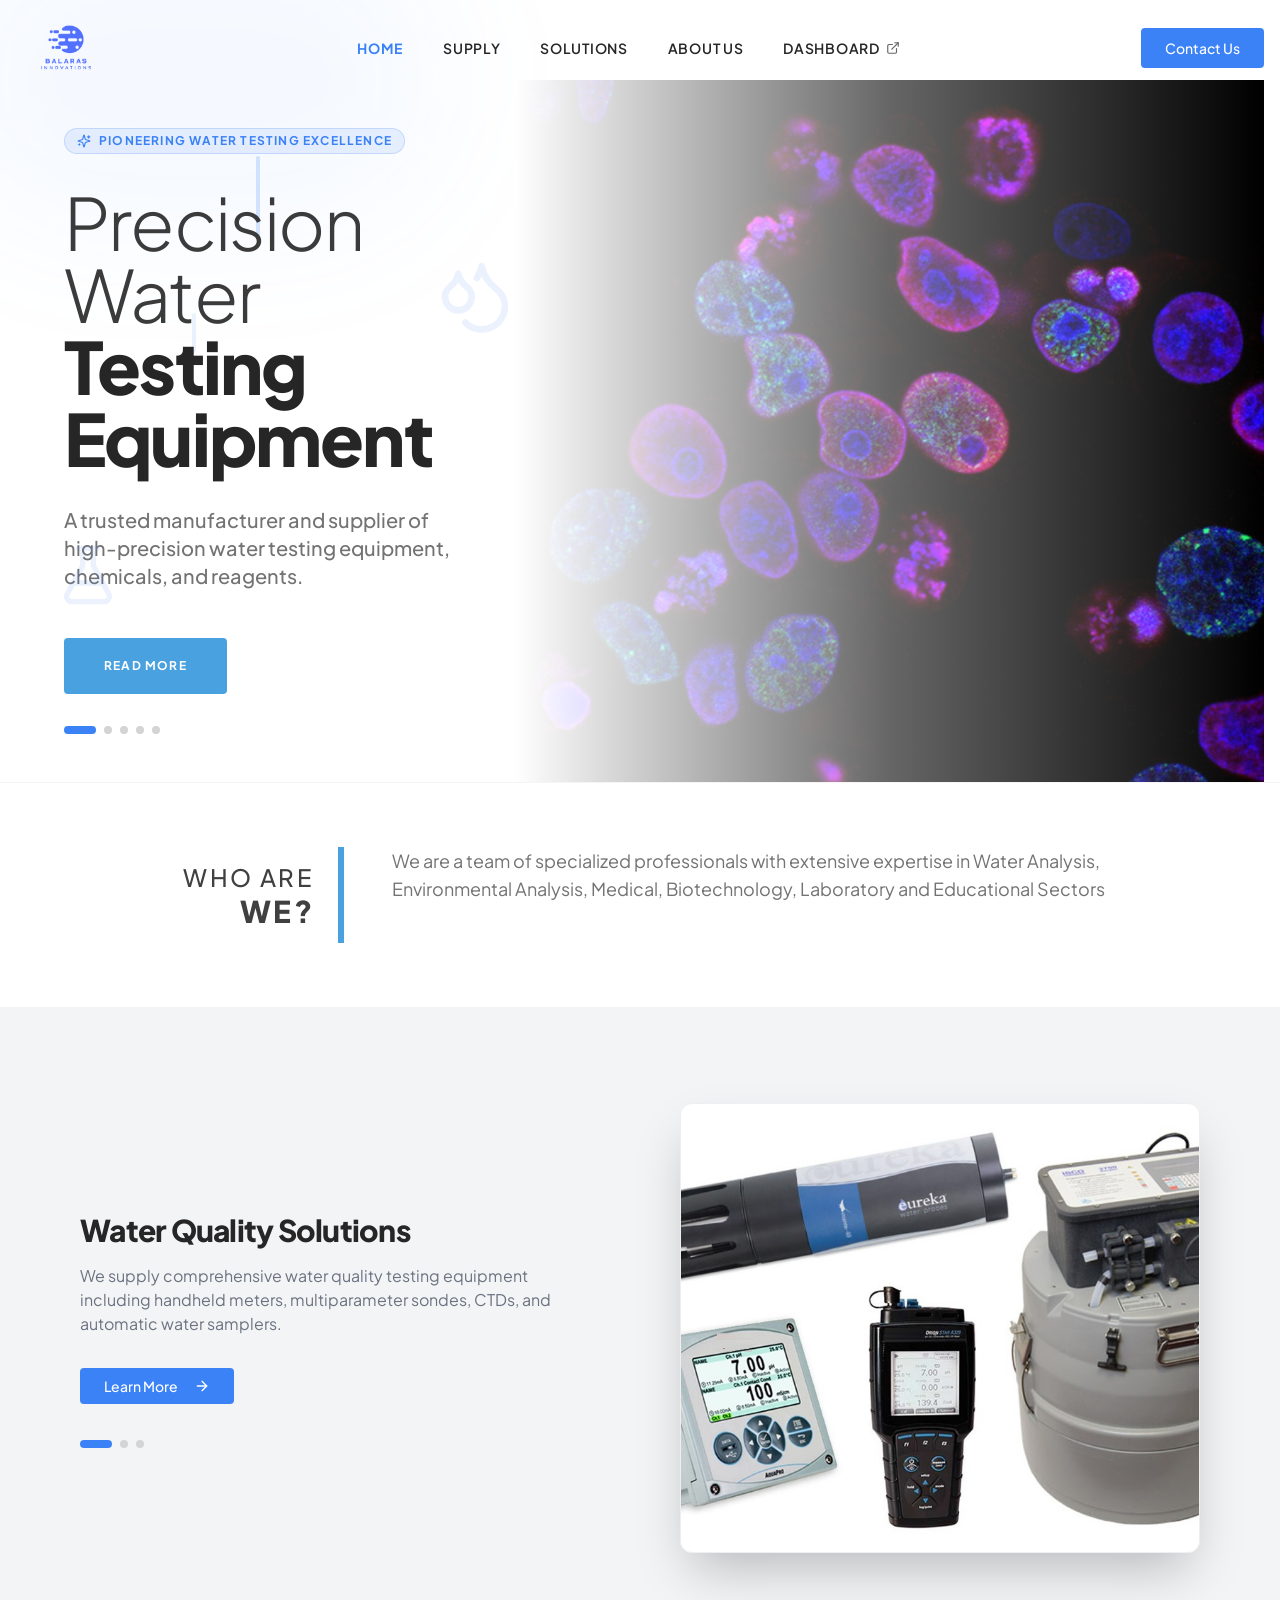
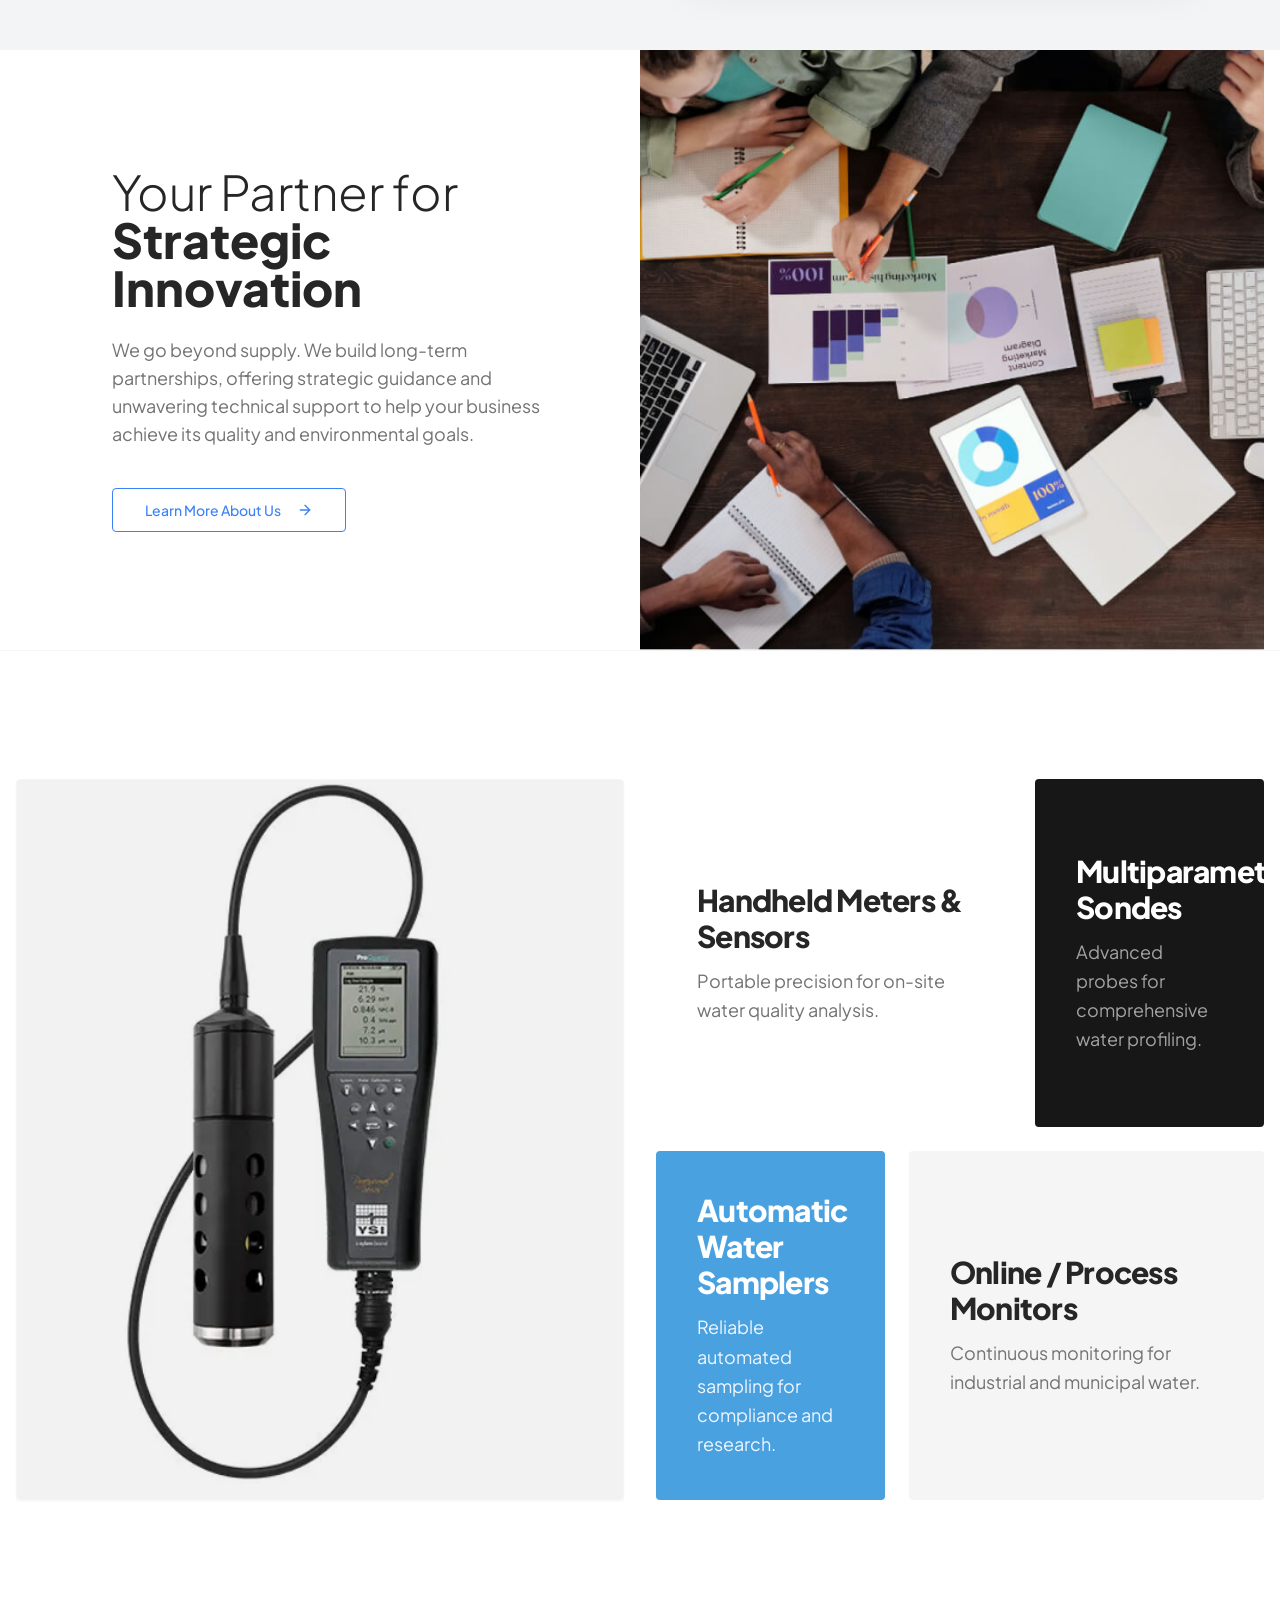
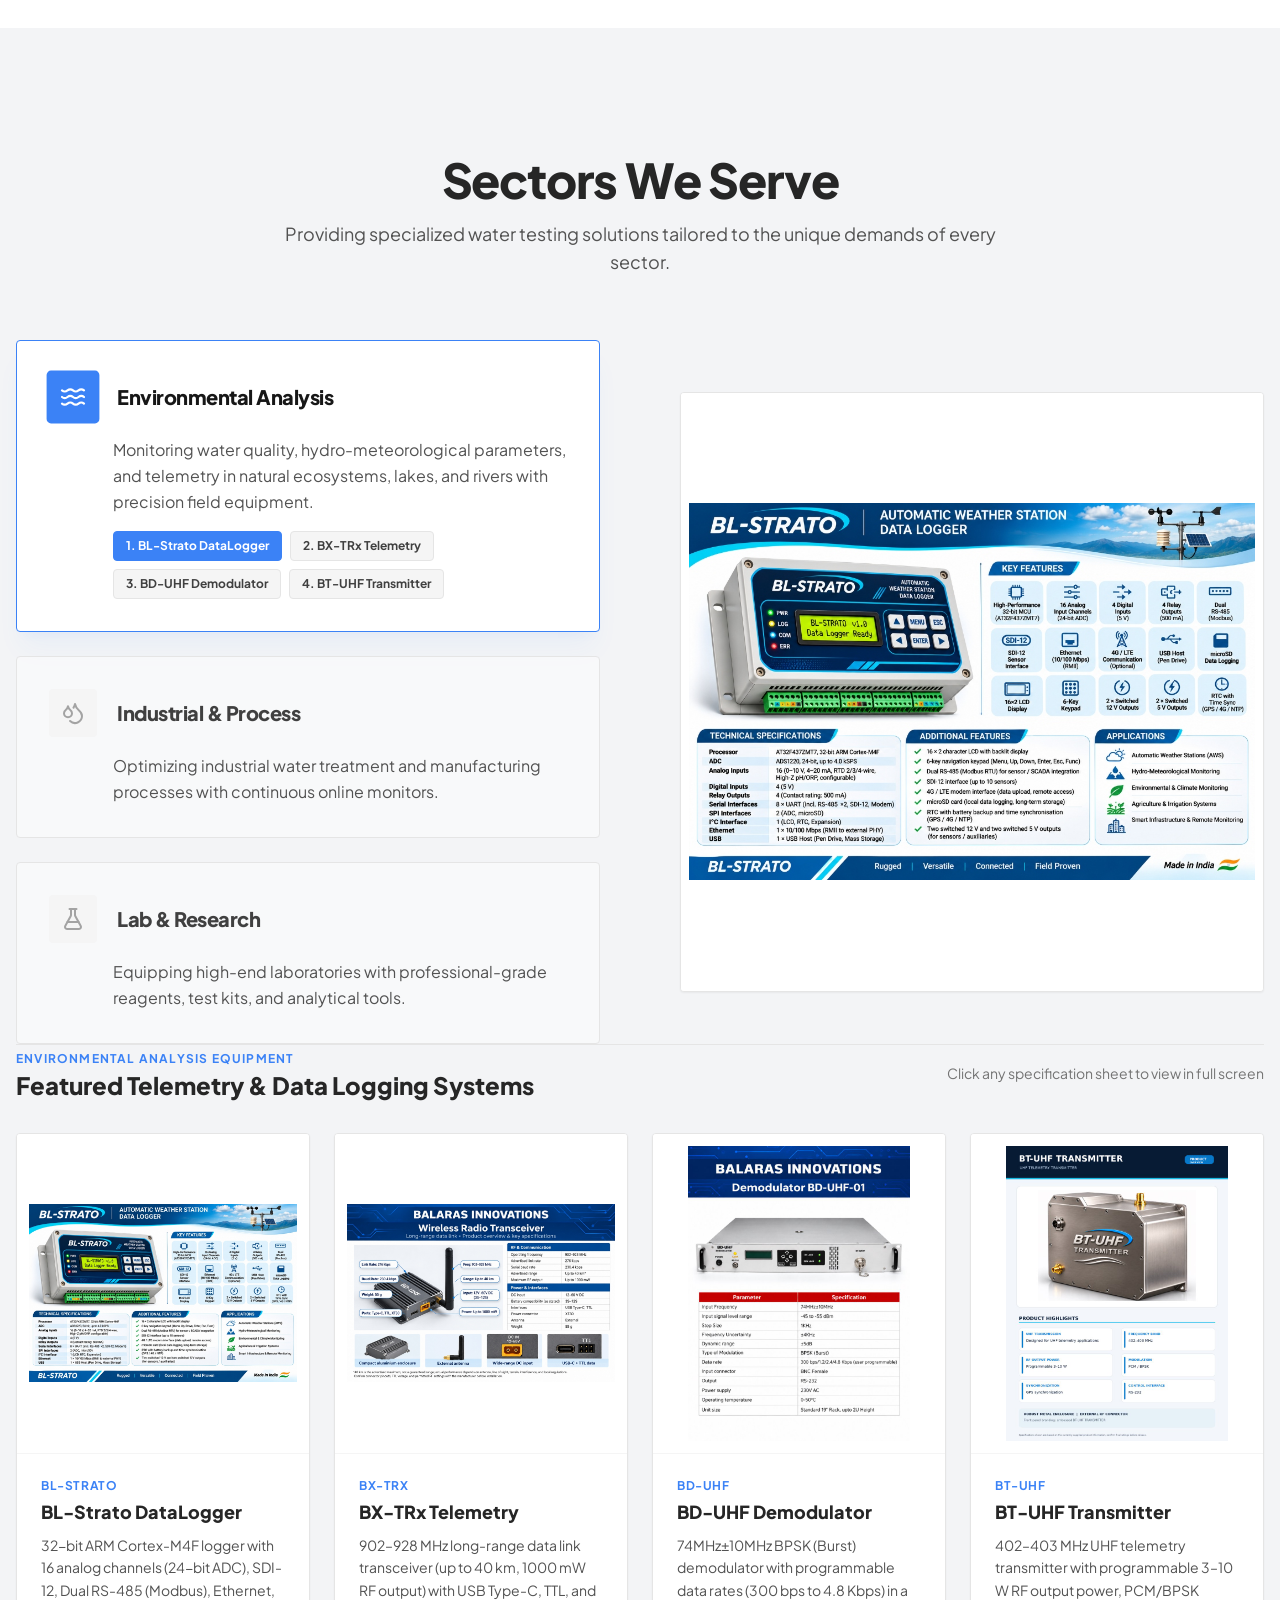
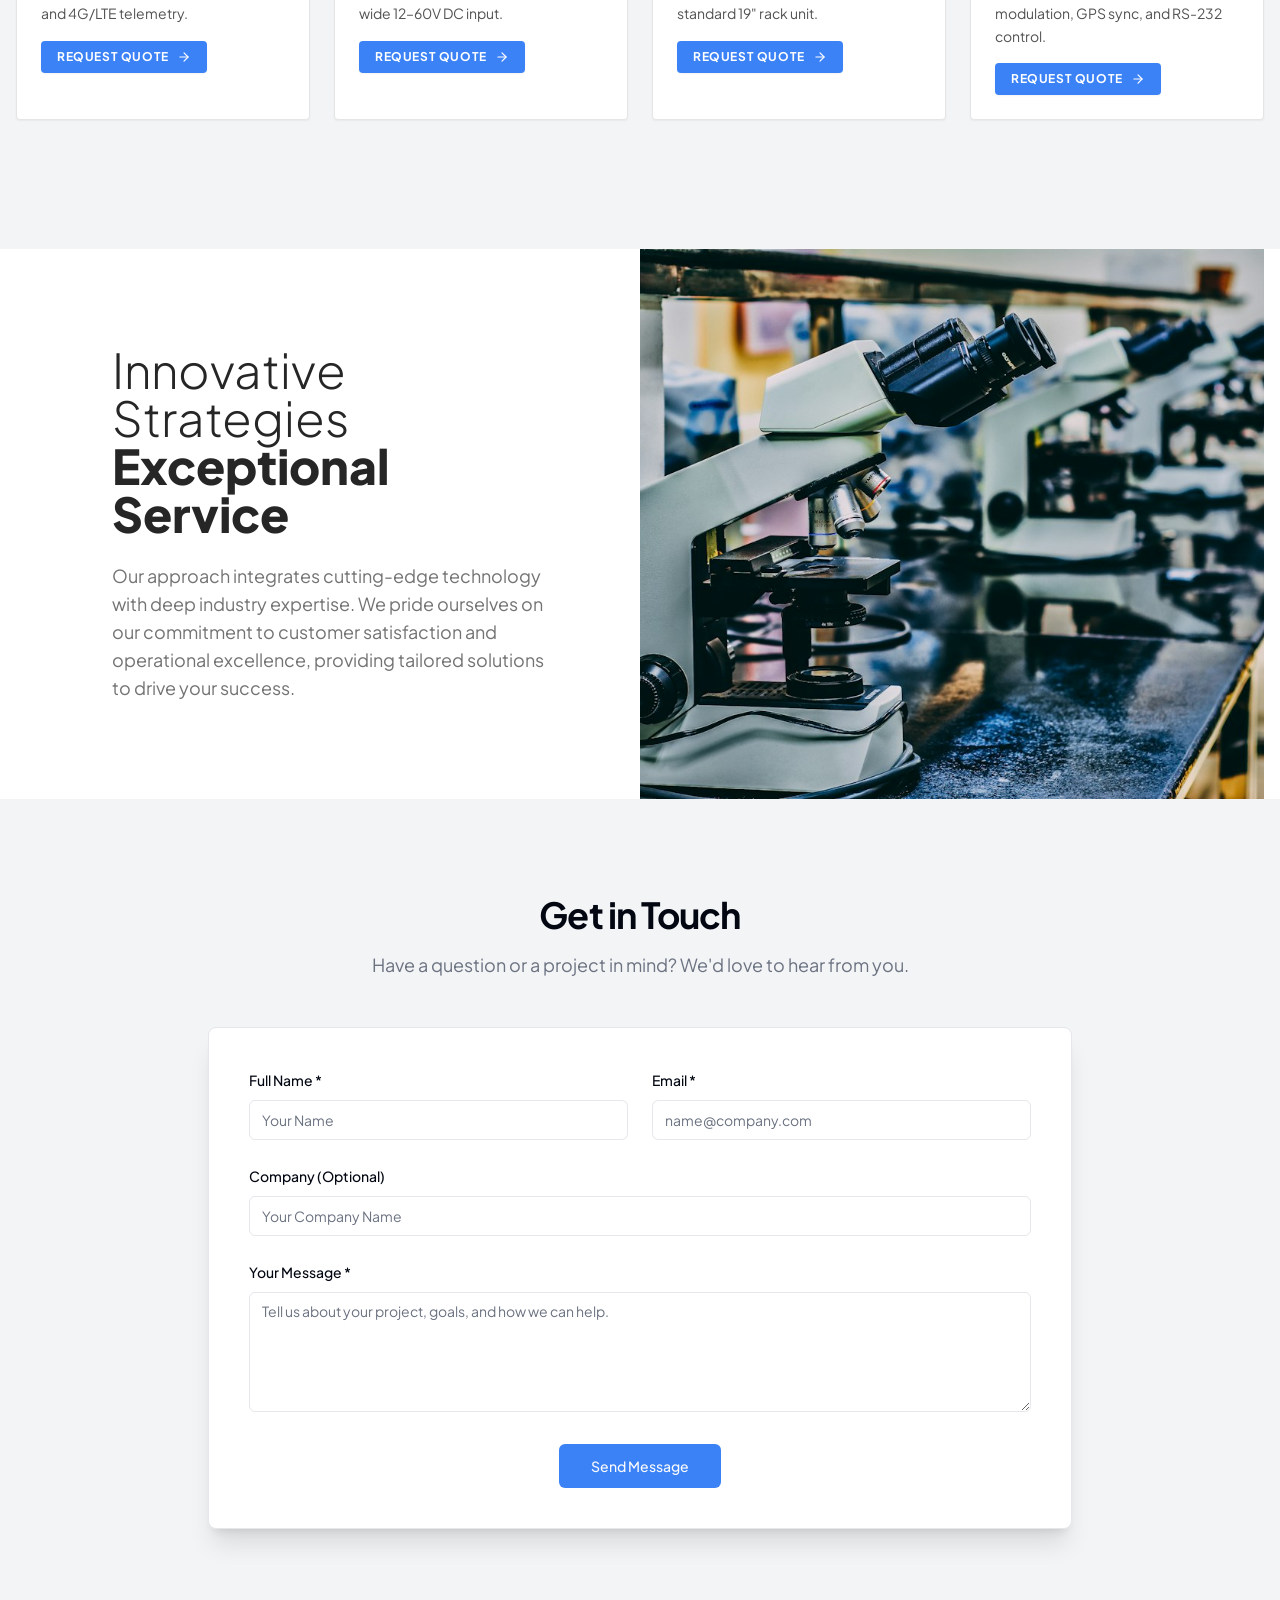
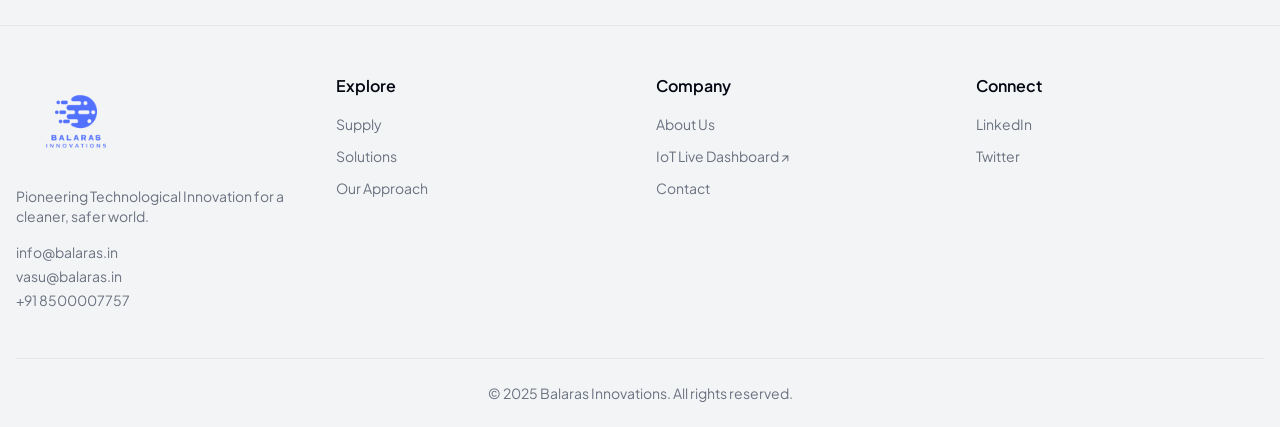
==== index.html @ f2f2abf8 "Add Temperature, Humidity, and Pressure sensors with live sparkline graphs to hero dashboard slide" ====
<!DOCTYPE html><!--MFM_m6q2CmvKFlhdtwxjk--><html lang="en" class="scroll-smooth"><head><meta charSet="utf-8"/><meta name="viewport" content="width=device-width, initial-scale=1"/><link rel="stylesheet" href="styles.css"/><style>
@media (min-width: 1024px) {
  .hero-col-left { width: 40% !important; flex: 0 0 40% !important; max-width: 40% !important; }
  .hero-col-right { width: 60% !important; flex: 0 0 60% !important; max-width: 60% !important; }
}

/* Mobile Responsiveness Improvements */
@media (max-width: 1023px) {
  /* Prevent huge headings that overflow mobile viewports */
  h1 { font-size: 2.25rem !important; line-height: 1.15 !important; }
  
  /* Hero section padding and height */
  .hero-col-left { padding: 1.5rem !important; }
  .hero-col-right { height: 320px !important; min-height: 280px !important; }
  
  /* Make all brochure images fit properly within mobile bounds */
  #hero-env-subslider img, #env-sub-carousel img {
    object-fit: contain !important;
    padding: 0.5rem !important;
  }
  
  /* Ensure header elements fit mobile screens */
  header .container { height: 4.5rem !important; padding-left: 1rem !important; padding-right: 1rem !important; }
  header img { height: 2.75rem !important; width: auto !important; }
}

@media (max-width: 640px) {
  h1 { font-size: 1.85rem !important; }
  .hero-col-right { height: 280px !important; }
  
  /* Prevent horizontal page scrolling on small phones */
  html, body {
    overflow-x: hidden !important;
    position: relative;
    width: 100%;
  }
  
  /* Sector buttons wrap neatly on mobile */
  .env-slide-btn {
    font-size: 0.7rem !important;
    padding: 0.35rem 0.6rem !important;
  }
}

#mobile-drawer.translate-x-full { transform: translateX(100%) !important; }
#mobile-drawer.translate-x-0 { transform: translateX(0) !important; }
#mobile-drawer-backdrop { pointer-events: auto; }
#mobile-drawer-backdrop.hidden { display: none !important; }

  /* Mobile Drawer Positioning & Visibility */
  #mobile-drawer {
    transform: translateX(100%) !important;
  }
  #mobile-drawer.translate-x-0 {
    transform: translateX(0) !important;
  }
  #mobile-drawer.translate-x-full {
    transform: translateX(100%) !important;
  }
  #mobile-drawer-backdrop {
    pointer-events: auto;
  }
  #mobile-drawer-backdrop.hidden {
    display: none !important;
  }
  @media (min-width: 768px) {
    #mobile-drawer, #mobile-drawer-backdrop {
      display: none !important;
    }
  }

</style><link rel="preconnect" href="https://fonts.googleapis.com"/><link rel="preconnect" href="https://fonts.gstatic.com" crossorigin=""/><title>Balaras Innovations | Water Testing Solutions</title><meta name="description" content="Manufacturer and supplier of high-quality water testing equipment, test kits, and reagents."/><link rel="icon" href="assets/favicon.ico" type="image/x-icon" sizes="16x16"/><link href="https://fonts.googleapis.com/css2?family=Plus+Jakarta+Sans:wght@200..800&amp;display=swap" rel="stylesheet"/>
<style id="nav-click-fix">
  header {
    z-index: 9999 !important;
    pointer-events: auto !important;
  }
  header nav {
    pointer-events: auto !important;
    z-index: 10000 !important;
  }
  header nav a {
    pointer-events: auto !important;
    cursor: pointer !important;
    position: relative !important;
    z-index: 10001 !important;
    display: inline-flex !important;
    align-items: center !important;
  }
  /* Ensure hero overlays or background blurs never intercept clicks */
  section.relative .absolute {
    pointer-events: none !important;
  }
  /* Allow interactive elements inside hero (buttons, dots) to remain clickable */
  section.relative button,
  section.relative a,
  section.relative input,
  section.relative select,
  section.relative textarea {
    pointer-events: auto !important;
  }
</style>
</head><body class="font-body antialiased" data-page="home"><div hidden=""><!--$--><!--/$--></div><div class="flex min-h-screen flex-col bg-background text-foreground"><header class="fixed top-0 z-50 w-full transition-all duration-300 bg-transparent translate-y-0" style="z-index: 9999 !important; pointer-events: auto !important;"><div class="container flex h-24 items-center justify-between max-w-screen-2xl px-4"><a class="flex items-center gap-2 group" href="index.html"><img alt="Balaras Technologies Logo" width="420" height="100" decoding="async" data-nimg="1" class="h-20 w-auto object-contain" style="color:transparent" src="assets/logo1.png"/></a><nav class="hidden md:flex items-center gap-10 text-sm font-semibold uppercase tracking-wider"><a class="transition-colors duration-200 text-primary font-bold" href="index.html">Home</a><a class="transition-colors duration-200 text-neutral-800 hover:text-primary" href="supply.html">Supply</a><a class="transition-colors duration-200 text-neutral-800 hover:text-primary" href="solutions.html">Solutions</a><a class="transition-colors duration-200 text-neutral-800 hover:text-primary" href="about.html">About Us</a>
<a class="transition-colors duration-200 text-neutral-800 hover:text-primary flex items-center gap-1.5" href="https://balaras-iot-dashboard.onrender.com/dashboard/" target="_blank" rel="noopener noreferrer">Dashboard <svg xmlns="http://www.w3.org/2000/svg" width="14" height="14" viewBox="0 0 24 24" fill="none" stroke="currentColor" stroke-width="2" stroke-linecap="round" stroke-linejoin="round" class="opacity-70"><path d="M18 13v6a2 2 0 0 1-2 2H5a2 2 0 0 1-2-2V8a2 2 0 0 1 2-2h6"></path><polyline points="15 3 21 3 21 9"></polyline><line x1="10" y1="14" x2="21" y2="3"></line></svg></a></nav><div class="flex items-center gap-4"><a class="items-center justify-center gap-2 whitespace-nowrap text-sm font-medium ring-offset-background transition-colors focus-visible:outline-none focus-visible:ring-2 focus-visible:ring-ring focus-visible:ring-offset-2 disabled:pointer-events-none disabled:opacity-50 [&amp;_svg]:pointer-events-none [&amp;_svg]:size-4 [&amp;_svg]:shrink-0 h-10 py-2 hidden md:flex bg-primary hover:bg-primary/90 text-white rounded-sm px-6" href="#consultation">Contact Us</a><div class="md:hidden"><button id="mobile-menu-toggle-btn" class="inline-flex items-center justify-center gap-2 whitespace-nowrap rounded-md text-sm font-medium ring-offset-background transition-colors focus-visible:outline-none focus-visible:ring-2 focus-visible:ring-ring focus-visible:ring-offset-2 disabled:pointer-events-none disabled:opacity-50 [&amp;_svg]:pointer-events-none [&amp;_svg]:size-4 [&amp;_svg]:shrink-0 hover:bg-accent hover:text-accent-foreground h-10 w-10 text-neutral-800" type="button" aria-haspopup="dialog" aria-expanded="false" aria-controls="radix-_R_1ddb_" data-state="closed"><svg xmlns="http://www.w3.org/2000/svg" width="24" height="24" viewBox="0 0 24 24" fill="none" stroke="currentColor" stroke-width="2" stroke-linecap="round" stroke-linejoin="round" class="lucide lucide-menu h-6 w-6"><line x1="4" x2="20" y1="12" y2="12"></line><line x1="4" x2="20" y1="6" y2="6"></line><line x1="4" x2="20" y1="18" y2="18"></line></svg><span class="sr-only">Toggle Menu</span></button></div></div></div></header><main class="flex-1"><section class="relative w-full bg-white pt-20 overflow-hidden"><div class="absolute top-0 left-0 w-full h-full overflow-hidden pointer-events-none"><div class="absolute top-[-10%] left-[-5%] w-[40%] h-[40%] bg-primary/5 rounded-full blur-3xl"></div><div class="absolute bottom-[10%] right-[10%] w-[30%] h-[30%] bg-accent/30 rounded-full blur-3xl opacity-50"></div><div class="absolute top-[20%] left-[20%] w-1 h-20 bg-primary/20 rounded-full hidden lg:block"></div><div class="absolute top-[40%] left-[15%] w-1 h-10 bg-primary/10 rounded-full hidden lg:block"></div></div><div class="container mx-auto max-w-screen-2xl px-0 lg:px-4 relative"><div class="flex flex-col lg:flex-row items-stretch min-h-[500px] lg:min-h-[700px]"><div class="hero-col-left flex flex-col justify-center p-8 lg:p-12 xl:p-16 z-10 relative w-full"><div class="relative"><div data-hero-text="0" class="transition-all duration-700 ease-in-out opacity-100 translate-y-0 pointer-events-auto"><div class="inline-flex items-center gap-2 px-3 py-1 mb-8 bg-primary/10 border border-primary/20 rounded-full w-fit"><svg xmlns="http://www.w3.org/2000/svg" width="24" height="24" viewBox="0 0 24 24" fill="none" stroke="currentColor" stroke-width="2" stroke-linecap="round" stroke-linejoin="round" class="lucide lucide-sparkles h-3.5 w-3.5 text-primary"><path d="M9.937 15.5A2 2 0 0 0 8.5 14.063l-6.135-1.582a.5.5 0 0 1 0-.962L8.5 9.936A2 2 0 0 0 9.937 8.5l1.582-6.135a.5.5 0 0 1 .963 0L14.063 8.5A2 2 0 0 0 15.5 9.937l6.135 1.581a.5.5 0 0 1 0 .964L15.5 14.063a2 2 0 0 0-1.437 1.437l-1.582 6.135a.5.5 0 0 1-.963 0z"></path><path d="M20 3v4"></path><path d="M22 5h-4"></path><path d="M4 17v2"></path><path d="M5 18H3"></path></svg><span class="text-[10px] sm:text-xs font-bold uppercase tracking-widest text-primary">Pioneering Water Testing Excellence</span></div><h1 class="text-4xl md:text-5xl lg:text-7xl text-neutral-800 leading-[1.1] tracking-tight"><span class="font-light block opacity-90">Precision Water</span><span class="font-extrabold block text-primary lg:text-neutral-800">Testing Equipment</span></h1><p class="mt-8 text-neutral-500 text-lg md:text-xl max-w-lg leading-relaxed font-medium">A trusted manufacturer and supplier of high-precision water testing equipment, chemicals, and reagents.</p><div class="mt-12 flex flex-wrap gap-4"><a class="inline-flex items-center justify-center gap-2 whitespace-nowrap ring-offset-background focus-visible:outline-none focus-visible:ring-2 focus-visible:ring-ring focus-visible:ring-offset-2 disabled:pointer-events-none disabled:opacity-50 [&amp;_svg]:pointer-events-none [&amp;_svg]:size-4 [&amp;_svg]:shrink-0 bg-[#4aa1e0] hover:bg-[#3d8bc4] text-white rounded-sm px-10 h-14 uppercase tracking-widest font-bold text-xs transition-all hover:shadow-xl hover:-translate-y-1" href="#services">Read More</a></div></div><div data-hero-text="1" class="transition-all duration-700 ease-in-out opacity-0 translate-y-4 absolute top-0 left-0 w-full pointer-events-none"><div class="inline-flex items-center gap-2 px-3 py-1 mb-8 bg-primary/10 border border-primary/20 rounded-full w-fit"><svg xmlns="http://www.w3.org/2000/svg" width="24" height="24" viewBox="0 0 24 24" fill="none" stroke="currentColor" stroke-width="2" stroke-linecap="round" stroke-linejoin="round" class="lucide lucide-sparkles h-3.5 w-3.5 text-primary"><path d="M9.937 15.5A2 2 0 0 0 8.5 14.063l-6.135-1.582a.5.5 0 0 1 0-.962L8.5 9.936A2 2 0 0 0 9.937 8.5l1.582-6.135a.5.5 0 0 1 .963 0L14.063 8.5A2 2 0 0 0 15.5 9.937l6.135 1.581a.5.5 0 0 1 0 .964L15.5 14.063a2 2 0 0 0-1.437 1.437l-1.582 6.135a.5.5 0 0 1-.963 0z"></path><path d="M20 3v4"></path><path d="M22 5h-4"></path><path d="M4 17v2"></path><path d="M5 18H3"></path></svg><span class="text-[10px] sm:text-xs font-bold uppercase tracking-widest text-primary">Pioneering Environmental Excellence</span></div><h1 class="text-4xl md:text-5xl lg:text-7xl text-neutral-800 leading-[1.1] tracking-tight"><span class="font-light block opacity-90">Environmental</span><span class="font-extrabold block text-primary lg:text-neutral-800">Analysis Equipment</span></h1><p class="mt-8 text-neutral-500 text-lg md:text-xl max-w-lg leading-relaxed font-medium">Advanced automatic weather station data loggers, UHF telemetry transmitters, transceivers, and demodulators for precision field monitoring.</p><div class="mt-12 flex flex-wrap gap-4"><a class="inline-flex items-center justify-center gap-2 whitespace-nowrap ring-offset-background focus-visible:outline-none focus-visible:ring-2 focus-visible:ring-ring focus-visible:ring-offset-2 disabled:pointer-events-none disabled:opacity-50 [&amp;_svg]:pointer-events-none [&amp;_svg]:size-4 [&amp;_svg]:shrink-0 bg-[#4aa1e0] hover:bg-[#3d8bc4] text-white rounded-sm px-10 h-14 uppercase tracking-widest font-bold text-xs transition-all hover:shadow-xl hover:-translate-y-1" href="#solutions">Read More</a></div></div><div data-hero-text="2" class="transition-all duration-700 ease-in-out opacity-0 translate-y-4 absolute top-0 left-0 w-full pointer-events-none"><div class="inline-flex items-center gap-2 px-3 py-1 mb-8 bg-primary/10 border border-primary/20 rounded-full w-fit"><svg xmlns="http://www.w3.org/2000/svg" width="24" height="24" viewBox="0 0 24 24" fill="none" stroke="currentColor" stroke-width="2" stroke-linecap="round" stroke-linejoin="round" class="lucide lucide-sparkles h-3.5 w-3.5 text-primary"><path d="M9.937 15.5A2 2 0 0 0 8.5 14.063l-6.135-1.582a.5.5 0 0 1 0-.962L8.5 9.936A2 2 0 0 0 9.937 8.5l1.582-6.135a.5.5 0 0 1 .963 0L14.063 8.5A2 2 0 0 0 15.5 9.937l6.135 1.581a.5.5 0 0 1 0 .964L15.5 14.063a2 2 0 0 0-1.437 1.437l-1.582 6.135a.5.5 0 0 1-.963 0z"></path><path d="M20 3v4"></path><path d="M22 5h-4"></path><path d="M4 17v2"></path><path d="M5 18H3"></path></svg><span class="text-[10px] sm:text-xs font-bold uppercase tracking-widest text-primary">Advanced Research &amp; Science</span></div><h1 class="text-4xl md:text-5xl lg:text-7xl text-neutral-800 leading-[1.1] tracking-tight"><span class="font-light block opacity-90">Lab &amp; Research</span><span class="font-extrabold block text-primary lg:text-neutral-800">Analytical Solutions</span></h1><p class="mt-8 text-neutral-500 text-lg md:text-xl max-w-lg leading-relaxed font-medium">Equipping high-end research laboratories with precision glassware, reagents, analytical test kits, and specialized instruments.</p><div class="mt-12 flex flex-wrap gap-4"><a class="inline-flex items-center justify-center gap-2 whitespace-nowrap ring-offset-background focus-visible:outline-none focus-visible:ring-2 focus-visible:ring-ring focus-visible:ring-offset-2 disabled:pointer-events-none disabled:opacity-50 [&amp;_svg]:pointer-events-none [&amp;_svg]:size-4 [&amp;_svg]:shrink-0 bg-[#4aa1e0] hover:bg-[#3d8bc4] text-white rounded-sm px-10 h-14 uppercase tracking-widest font-bold text-xs transition-all hover:shadow-xl hover:-translate-y-1" href="#solutions">Read More</a></div></div><div data-hero-text="3" class="transition-all duration-700 ease-in-out opacity-0 translate-y-4 absolute top-0 left-0 w-full pointer-events-none"><div class="inline-flex items-center gap-2 px-3 py-1 mb-8 bg-primary/10 border border-primary/20 rounded-full w-fit"><svg xmlns="http://www.w3.org/2000/svg" width="24" height="24" viewBox="0 0 24 24" fill="none" stroke="currentColor" stroke-width="2" stroke-linecap="round" stroke-linejoin="round" class="lucide lucide-sparkles h-3.5 w-3.5 text-primary"><path d="M9.937 15.5A2 2 0 0 0 8.5 14.063l-6.135-1.582a.5.5 0 0 1 0-.962L8.5 9.936A2 2 0 0 0 9.937 8.5l1.582-6.135a.5.5 0 0 1 .963 0L14.063 8.5A2 2 0 0 0 15.5 9.937l6.135 1.581a.5.5 0 0 1 0 .964L15.5 14.063a2 2 0 0 0-1.437 1.437l-1.582 6.135a.5.5 0 0 1-.963 0z"></path><path d="M20 3v4"></path><path d="M22 5h-4"></path><path d="M4 17v2"></path><path d="M5 18H3"></path></svg><span class="text-[10px] sm:text-xs font-bold uppercase tracking-widest text-primary">Industrial Automation &amp; Process</span></div><h1 class="text-4xl md:text-5xl lg:text-7xl text-neutral-800 leading-[1.1] tracking-tight"><span class="font-light block opacity-90">Industrial &amp; Process</span><span class="font-extrabold block text-primary lg:text-neutral-800">Monitoring Systems</span></h1><p class="mt-8 text-neutral-500 text-lg md:text-xl max-w-lg leading-relaxed font-medium">Optimizing industrial water treatment, manufacturing workflows, and compliance with continuous online process monitors.</p><div class="mt-12 flex flex-wrap gap-4"><a class="inline-flex items-center justify-center gap-2 whitespace-nowrap ring-offset-background focus-visible:outline-none focus-visible:ring-2 focus-visible:ring-ring focus-visible:ring-offset-2 disabled:pointer-events-none disabled:opacity-50 [&amp;_svg]:pointer-events-none [&amp;_svg]:size-4 [&amp;_svg]:shrink-0 bg-[#4aa1e0] hover:bg-[#3d8bc4] text-white rounded-sm px-10 h-14 uppercase tracking-widest font-bold text-xs transition-all hover:shadow-xl hover:-translate-y-1" href="#solutions">Read More</a></div></div>
<div data-hero-text="4" class="transition-all duration-700 ease-in-out opacity-0 translate-y-4 absolute top-0 left-0 w-full pointer-events-none">
  <div class="inline-flex items-center gap-2 px-3 py-1 mb-8 bg-primary/10 border border-primary/20 rounded-full w-fit">
    <svg xmlns="http://www.w3.org/2000/svg" width="24" height="24" viewBox="0 0 24 24" fill="none" stroke="currentColor" stroke-width="2" stroke-linecap="round" stroke-linejoin="round" class="lucide lucide-sparkles h-3.5 w-3.5 text-primary"><path d="M9.937 15.5A2 2 0 0 0 8.5 14.063l-6.135-1.582a.5.5 0 0 1 0-.962L8.5 9.936A2 2 0 0 0 9.937 8.5l1.582-6.135a.5.5 0 0 1 .963 0L14.063 8.5A2 2 0 0 0 15.5 9.937l6.135 1.581a.5.5 0 0 1 0 .964L15.5 14.063a2 2 0 0 0-1.437 1.437l-1.582 6.135a.5.5 0 0 1-.963 0z"></path><path d="M20 3v4"></path><path d="M22 5h-4"></path><path d="M4 17v2"></path><path d="M5 18H3"></path></svg>
    <span class="text-[10px] sm:text-xs font-bold uppercase tracking-widest text-primary">Live IoT Telemetry &amp; Cloud Analytics</span>
  </div>
  <h1 class="text-4xl md:text-5xl lg:text-7xl text-neutral-800 leading-[1.1] tracking-tight">
    <span class="font-light block opacity-90">Real-Time Cloud</span>
    <span class="font-extrabold block text-primary lg:text-neutral-800">IoT Dashboard</span>
  </h1>
  <p class="mt-8 text-neutral-500 text-lg md:text-xl max-w-lg leading-relaxed font-medium">
    Access online water quality telemetry, automated sensor metrics, real-time alerts, and diagnostic data visualizers 24/7.
  </p>
  <div class="mt-12 flex flex-wrap gap-4">
    <a class="inline-flex items-center justify-center gap-2 whitespace-nowrap ring-offset-background focus-visible:outline-none focus-visible:ring-2 focus-visible:ring-ring focus-visible:ring-offset-2 bg-primary hover:bg-primary/90 text-white rounded-sm px-10 h-14 uppercase tracking-widest font-bold text-xs transition-all hover:shadow-xl hover:-translate-y-1" href="https://balaras-iot-dashboard.onrender.com/dashboard/" target="_blank" rel="noopener noreferrer">
      Open Live Dashboard ↗
    </a>
  </div>
</div>
</div><div class="mt-8 flex space-x-2"><button type="button" data-hero-dot="0" class="h-2 rounded-full transition-all duration-300 w-8 bg-primary" aria-label="Hero slide 1"></button><button type="button" data-hero-dot="1" class="w-2 h-2 rounded-full transition-all duration-300 bg-neutral-300 hover:bg-neutral-400" aria-label="Hero slide 2"></button><button type="button" data-hero-dot="2" class="w-2 h-2 rounded-full transition-all duration-300 bg-neutral-300 hover:bg-neutral-400" aria-label="Hero slide 3"></button><button type="button" data-hero-dot="3" class="w-2 h-2 rounded-full transition-all duration-300 bg-neutral-300 hover:bg-neutral-400" aria-label="Hero slide 4"></button>
<button type="button" data-hero-dot="4" class="w-2 h-2 rounded-full transition-all duration-300 bg-neutral-300 hover:bg-neutral-400" aria-label="Hero slide 5"></button></div><div class="absolute top-1/4 right-0 opacity-10 animate-float-1 hidden xl:block"><svg xmlns="http://www.w3.org/2000/svg" width="24" height="24" viewBox="0 0 24 24" fill="none" stroke="currentColor" stroke-width="2" stroke-linecap="round" stroke-linejoin="round" class="lucide lucide-droplets h-20 w-20 text-primary"><path d="M7 16.3c2.2 0 4-1.83 4-4.05 0-1.16-.57-2.26-1.71-3.19S7.29 6.75 7 5.3c-.29 1.45-1.14 2.84-2.29 3.76S3 11.1 3 12.25c0 2.22 1.8 4.05 4 4.05z"></path><path d="M12.56 6.6A10.97 10.97 0 0 0 14 3.02c.5 2.5 2 4.9 4 6.5s3 3.5 3 5.5a6.98 6.98 0 0 1-11.91 4.97"></path></svg></div><div class="absolute bottom-1/4 left-10 opacity-10 animate-float-2 hidden xl:block"><svg xmlns="http://www.w3.org/2000/svg" width="24" height="24" viewBox="0 0 24 24" fill="none" stroke="currentColor" stroke-width="2" stroke-linecap="round" stroke-linejoin="round" class="lucide lucide-flask-conical h-16 w-16 text-primary"><path d="M14 2v6a2 2 0 0 0 .245.96l5.51 10.08A2 2 0 0 1 18 22H6a2 2 0 0 1-1.755-2.96l5.51-10.08A2 2 0 0 0 10 8V2"></path><path d="M6.453 15h11.094"></path><path d="M8.5 2h7"></path></svg></div></div><div class="hero-col-right relative h-[400px] lg:h-auto overflow-hidden w-full"><div class="relative w-full h-full group"><img data-hero-img="0" alt="Professional laboratory setting with water droplets and beakers, representing high-quality water testing." data-ai-hint="laboratory water" decoding="async" data-nimg="fill" class="object-cover transition-opacity duration-1000 opacity-100 group-hover:scale-105" style="position:absolute;height:100%;width:100%;left:0;top:0;right:0;bottom:0;color:transparent" sizes="100vw" src="assets/hero.jpg"/><div data-hero-img="1" class="absolute inset-0 transition-opacity duration-1000 opacity-0 group-hover:scale-105 bg-white"><div id="hero-env-subslider" class="relative w-full h-full"><img data-hero-env-pic="0" alt="BL-Strato DataLogger Product Specification" class="absolute inset-0 w-full h-full object-contain p-4 transition-opacity duration-700 opacity-100" src="assets/bl-strato-data-logger.jpg"/><img data-hero-env-pic="1" alt="BX-TRx Telemetry Product Specification" class="absolute inset-0 w-full h-full object-contain p-4 transition-opacity duration-700 opacity-0" src="assets/wireless-radio-transceiver.jpg"/><img data-hero-env-pic="2" alt="BD-UHF Demodulator Product Specification" class="absolute inset-0 w-full h-full object-contain p-4 transition-opacity duration-700 opacity-0" src="assets/demodulator-bd-uhf-01.jpg"/><img data-hero-env-pic="3" alt="BT-UHF Transmitter Product Specification" class="absolute inset-0 w-full h-full object-contain p-4 transition-opacity duration-700 opacity-0" src="assets/bt-uhf-transmitter.jpg"/></div><div class="absolute bottom-4 left-1/2 -translate-x-1/2 flex items-center gap-1.5 px-3 py-1 bg-black/50 backdrop-blur-md rounded-full z-20 pointer-events-none"><span class="w-1.5 h-1.5 rounded-full bg-primary" data-hero-env-dot="0"></span><span class="w-1.5 h-1.5 rounded-full bg-white/60" data-hero-env-dot="1"></span><span class="w-1.5 h-1.5 rounded-full bg-white/60" data-hero-env-dot="2"></span><span class="w-1.5 h-1.5 rounded-full bg-white/60" data-hero-env-dot="3"></span></div></div><img data-hero-img="2" alt="Professional water research laboratory with analytical testing equipment." data-ai-hint="water research" decoding="async" data-nimg="fill" class="object-cover transition-opacity duration-1000 opacity-0 group-hover:scale-105" style="position:absolute;height:100%;width:100%;left:0;top:0;right:0;bottom:0;color:transparent" sizes="100vw" src="assets/laboratory-research.jpg"/><img data-hero-img="3" alt="Industrial water monitoring systems in a large-scale manufacturing plant." data-ai-hint="industrial water" decoding="async" data-nimg="fill" class="object-cover transition-opacity duration-1000 opacity-0 group-hover:scale-105" style="position:absolute;height:100%;width:100%;left:0;top:0;right:0;bottom:0;color:transparent" sizes="100vw" src="assets/industrial-water.jpg"/>

<div data-hero-img="4" class="absolute inset-0 transition-opacity duration-1000 opacity-0 group-hover:scale-105 bg-slate-950 flex flex-col items-center justify-center p-3 sm:p-5 text-white pointer-events-auto">
  <div class="w-full h-full max-w-xl mx-auto rounded-xl border border-sky-500/30 bg-slate-900/95 shadow-2xl p-4 sm:p-5 flex flex-col justify-between backdrop-blur-md overflow-hidden">
    
    <!-- Top Status Bar -->
    <div class="flex items-center justify-between border-b border-slate-800 pb-3">
      <div class="flex items-center gap-2.5">
        <span class="flex h-2.5 w-2.5 relative">
          <span class="animate-ping absolute inline-flex h-full w-full rounded-full bg-emerald-400 opacity-75"></span>
          <span class="relative inline-flex rounded-full h-2.5 w-2.5 bg-emerald-500"></span>
        </span>
        <span class="text-xs font-mono font-bold tracking-wider text-sky-400 uppercase">Live IoT Sensor Telemetry</span>
      </div>
      <div class="flex items-center gap-2">
        <span class="text-[10px] font-mono px-2 py-0.5 rounded bg-emerald-950/80 text-emerald-400 border border-emerald-800/60 font-semibold">ONLINE</span>
        <span class="text-[10px] font-mono text-slate-400 hidden sm:inline">Refresh: 1s</span>
      </div>
    </div>
    
    <!-- 6-Sensor Telemetry Grid with Live Sparkline Graphs -->
    <div class="grid grid-cols-2 sm:grid-cols-3 gap-2.5 my-3">
      
      <!-- 1. Temperature Sensor -->
      <div class="p-2.5 bg-slate-800/70 rounded-lg border border-slate-700/60 flex flex-col justify-between hover:border-amber-500/50 transition-colors">
        <div class="flex items-center justify-between text-[11px] text-slate-400">
          <span class="font-medium">Temperature</span>
          <span class="text-[10px] text-amber-400 font-mono">°C</span>
        </div>
        <div class="text-lg font-mono font-bold text-amber-400 my-0.5">26.4 <span class="text-xs font-normal text-slate-400">°C</span></div>
        <svg class="w-full h-7 mt-1 overflow-visible" viewBox="0 0 100 24" preserveAspectRatio="none">
          <defs>
            <linearGradient id="grad-temp" x1="0" y1="0" x2="0" y2="1">
              <stop offset="0%" stop-color="#f59e0b" stop-opacity="0.4"/>
              <stop offset="100%" stop-color="#f59e0b" stop-opacity="0.0"/>
            </linearGradient>
          </defs>
          <path d="M0,18 Q15,10 30,14 T60,8 T85,11 L100,6 L100,24 L0,24 Z" fill="url(#grad-temp)"/>
          <path d="M0,18 Q15,10 30,14 T60,8 T85,11 L100,6" fill="none" stroke="#f59e0b" stroke-width="1.8" stroke-linecap="round"/>
        </svg>
      </div>

      <!-- 2. Humidity Sensor -->
      <div class="p-2.5 bg-slate-800/70 rounded-lg border border-slate-700/60 flex flex-col justify-between hover:border-sky-400/50 transition-colors">
        <div class="flex items-center justify-between text-[11px] text-slate-400">
          <span class="font-medium">Humidity</span>
          <span class="text-[10px] text-sky-400 font-mono">RH</span>
        </div>
        <div class="text-lg font-mono font-bold text-sky-400 my-0.5">62.8 <span class="text-xs font-normal text-slate-400">%</span></div>
        <svg class="w-full h-7 mt-1 overflow-visible" viewBox="0 0 100 24" preserveAspectRatio="none">
          <defs>
            <linearGradient id="grad-hum" x1="0" y1="0" x2="0" y2="1">
              <stop offset="0%" stop-color="#38bdf8" stop-opacity="0.4"/>
              <stop offset="100%" stop-color="#38bdf8" stop-opacity="0.0"/>
            </linearGradient>
          </defs>
          <path d="M0,12 Q20,20 40,11 T70,16 T90,9 L100,10 L100,24 L0,24 Z" fill="url(#grad-hum)"/>
          <path d="M0,12 Q20,20 40,11 T70,16 T90,9 L100,10" fill="none" stroke="#38bdf8" stroke-width="1.8" stroke-linecap="round"/>
        </svg>
      </div>

      <!-- 3. Pressure Sensor -->
      <div class="p-2.5 bg-slate-800/70 rounded-lg border border-slate-700/60 flex flex-col justify-between hover:border-violet-400/50 transition-colors">
        <div class="flex items-center justify-between text-[11px] text-slate-400">
          <span class="font-medium">Pressure</span>
          <span class="text-[10px] text-violet-400 font-mono">Baro</span>
        </div>
        <div class="text-lg font-mono font-bold text-violet-400 my-0.5">1013.2 <span class="text-xs font-normal text-slate-400">hPa</span></div>
        <svg class="w-full h-7 mt-1 overflow-visible" viewBox="0 0 100 24" preserveAspectRatio="none">
          <defs>
            <linearGradient id="grad-press" x1="0" y1="0" x2="0" y2="1">
              <stop offset="0%" stop-color="#a78bfa" stop-opacity="0.4"/>
              <stop offset="100%" stop-color="#a78bfa" stop-opacity="0.0"/>
            </linearGradient>
          </defs>
          <path d="M0,14 Q25,8 50,13 T80,7 L100,9 L100,24 L0,24 Z" fill="url(#grad-press)"/>
          <path d="M0,14 Q25,8 50,13 T80,7 L100,9" fill="none" stroke="#a78bfa" stroke-width="1.8" stroke-linecap="round"/>
        </svg>
      </div>

      <!-- 4. pH Sensor -->
      <div class="p-2.5 bg-slate-800/70 rounded-lg border border-slate-700/60 flex flex-col justify-between hover:border-emerald-400/50 transition-colors">
        <div class="flex items-center justify-between text-[11px] text-slate-400">
          <span class="font-medium">pH Sensor</span>
          <span class="text-[10px] text-emerald-400 font-mono">Water</span>
        </div>
        <div class="text-lg font-mono font-bold text-emerald-400 my-0.5">7.38 <span class="text-xs font-normal text-slate-400">pH</span></div>
        <svg class="w-full h-7 mt-1 overflow-visible" viewBox="0 0 100 24" preserveAspectRatio="none">
          <defs>
            <linearGradient id="grad-ph" x1="0" y1="0" x2="0" y2="1">
              <stop offset="0%" stop-color="#34d399" stop-opacity="0.4"/>
              <stop offset="100%" stop-color="#34d399" stop-opacity="0.0"/>
            </linearGradient>
          </defs>
          <path d="M0,16 Q20,11 45,15 T75,9 L100,11 L100,24 L0,24 Z" fill="url(#grad-ph)"/>
          <path d="M0,16 Q20,11 45,15 T75,9 L100,11" fill="none" stroke="#34d399" stroke-width="1.8" stroke-linecap="round"/>
        </svg>
      </div>

      <!-- 5. Turbidity Sensor -->
      <div class="p-2.5 bg-slate-800/70 rounded-lg border border-slate-700/60 flex flex-col justify-between hover:border-cyan-400/50 transition-colors">
        <div class="flex items-center justify-between text-[11px] text-slate-400">
          <span class="font-medium">Turbidity</span>
          <span class="text-[10px] text-cyan-400 font-mono">Optic</span>
        </div>
        <div class="text-lg font-mono font-bold text-cyan-400 my-0.5">0.82 <span class="text-xs font-normal text-slate-400">NTU</span></div>
        <svg class="w-full h-7 mt-1 overflow-visible" viewBox="0 0 100 24" preserveAspectRatio="none">
          <defs>
            <linearGradient id="grad-turb" x1="0" y1="0" x2="0" y2="1">
              <stop offset="0%" stop-color="#22d3ee" stop-opacity="0.4"/>
              <stop offset="100%" stop-color="#22d3ee" stop-opacity="0.0"/>
            </linearGradient>
          </defs>
          <path d="M0,9 Q30,16 55,10 T85,15 L100,8 L100,24 L0,24 Z" fill="url(#grad-turb)"/>
          <path d="M0,9 Q30,16 55,10 T85,15 L100,8" fill="none" stroke="#22d3ee" stroke-width="1.8" stroke-linecap="round"/>
        </svg>
      </div>

      <!-- 6. Dissolved Oxygen -->
      <div class="p-2.5 bg-slate-800/70 rounded-lg border border-slate-700/60 flex flex-col justify-between hover:border-teal-400/50 transition-colors">
        <div class="flex items-center justify-between text-[11px] text-slate-400">
          <span class="font-medium">Dissolved O₂</span>
          <span class="text-[10px] text-teal-400 font-mono">DO</span>
        </div>
        <div class="text-lg font-mono font-bold text-teal-400 my-0.5">8.42 <span class="text-xs font-normal text-slate-400">mg/L</span></div>
        <svg class="w-full h-7 mt-1 overflow-visible" viewBox="0 0 100 24" preserveAspectRatio="none">
          <defs>
            <linearGradient id="grad-do" x1="0" y1="0" x2="0" y2="1">
              <stop offset="0%" stop-color="#2dd4bf" stop-opacity="0.4"/>
              <stop offset="100%" stop-color="#2dd4bf" stop-opacity="0.0"/>
            </linearGradient>
          </defs>
          <path d="M0,15 Q20,8 45,13 T80,10 L100,14 L100,24 L0,24 Z" fill="url(#grad-do)"/>
          <path d="M0,15 Q20,8 45,13 T80,10 L100,14" fill="none" stroke="#2dd4bf" stroke-width="1.8" stroke-linecap="round"/>
        </svg>
      </div>

    </div>

    <!-- Bottom Action Button -->
    <div class="pt-2 border-t border-slate-800/80 flex items-center justify-between">
      <span class="text-[11px] font-mono text-slate-400 hidden sm:inline">Telemetry Protocol: MODBUS / MQTT</span>
      <a href="https://balaras-iot-dashboard.onrender.com/dashboard/" target="_blank" rel="noopener noreferrer" class="inline-flex items-center justify-center gap-2 text-xs font-bold uppercase tracking-wider text-white bg-primary hover:bg-primary/90 px-5 py-2.5 rounded-sm transition-all shadow-md w-full sm:w-auto">
        <span>Launch Full Screen Dashboard</span>
        <svg xmlns="http://www.w3.org/2000/svg" width="14" height="14" viewBox="0 0 24 24" fill="none" stroke="currentColor" stroke-width="2" stroke-linecap="round" stroke-linejoin="round"><path d="M18 13v6a2 2 0 0 1-2 2H5a2 2 0 0 1-2-2V8a2 2 0 0 1 2-2h6"></path><polyline points="15 3 21 3 21 9"></polyline><line x1="10" y1="14" x2="21" y2="3"></line></svg>
      </a>
    </div>

  </div>
</div>
<div class="absolute inset-0 bg-gradient-to-r from-white via-white/40 to-transparent hidden lg:block pointer-events-none"></div><div class="absolute inset-0 bg-gradient-to-t from-white via-transparent to-transparent lg:hidden pointer-events-none"></div></div></div></div></section><section class="py-16 bg-white border-t border-neutral-100"><div class="container mx-auto px-4 max-w-5xl"><div class="flex flex-col md:flex-row items-center md:items-start gap-8 md:gap-12"><div class="flex items-center gap-6 shrink-0 min-w-[200px] justify-center md:justify-end"><h2 class="text-2xl font-medium tracking-widest text-neutral-700 text-right">WHO ARE <br/><span class="font-black text-3xl">WE?</span></h2><div class="hidden md:block w-1.5 h-24 bg-[#4aa1e0]"></div></div><div class="flex-1"><p class="text-neutral-500 leading-relaxed text-base md:text-lg">We are a team of specialized professionals with extensive expertise in Water Analysis, Environmental Analysis, Medical, Biotechnology, Laboratory and Educational Sectors</p></div></div></div></section><section class="relative w-full py-16 sm:py-24 bg-secondary overflow-hidden"><div class="container mx-auto px-4 max-w-6xl"><div class="relative grid lg:grid-cols-2 gap-12 lg:gap-20 items-center"><div class="relative z-10 lg:pr-4"><div class="relative min-h-[200px] flex flex-col justify-center"><div class="transition-all duration-700 ease-in-out opacity-100 translate-y-0 pointer-events-auto"><h2 class="text-2xl sm:text-3xl font-extrabold tracking-tight text-neutral-800 leading-tight">Water Quality Solutions</h2><p class="mt-4 text-sm sm:text-base text-muted-foreground leading-relaxed max-w-[480px]">We supply comprehensive water quality testing equipment including handheld meters, multiparameter sondes, CTDs, and automatic water samplers.</p><div class="mt-8"><a class="inline-flex items-center justify-center gap-2 whitespace-nowrap text-sm font-medium ring-offset-background transition-colors focus-visible:outline-none focus-visible:ring-2 focus-visible:ring-ring focus-visible:ring-offset-2 disabled:pointer-events-none disabled:opacity-50 [&amp;_svg]:pointer-events-none [&amp;_svg]:size-4 [&amp;_svg]:shrink-0 h-9 bg-primary hover:bg-primary/90 text-white rounded-sm px-6" href="#services">Learn More <svg xmlns="http://www.w3.org/2000/svg" width="24" height="24" viewBox="0 0 24 24" fill="none" stroke="currentColor" stroke-width="2" stroke-linecap="round" stroke-linejoin="round" class="lucide lucide-arrow-right ml-2 h-4 w-4"><path d="M5 12h14"></path><path d="m12 5 7 7-7 7"></path></svg></a></div></div><div class="transition-all duration-700 ease-in-out opacity-0 translate-y-4 absolute top-0 left-0 w-full pointer-events-none"><h2 class="text-2xl sm:text-3xl font-extrabold tracking-tight text-neutral-800 leading-tight">Laboratory Accessories</h2><p class="mt-4 text-sm sm:text-base text-muted-foreground leading-relaxed max-w-[480px]">Our precision laboratory equipment encompasses desiccators, hotplates, micropipettes, pipetting aids, circulating baths, and weighing balances.</p><div class="mt-8"><a class="inline-flex items-center justify-center gap-2 whitespace-nowrap text-sm font-medium ring-offset-background transition-colors focus-visible:outline-none focus-visible:ring-2 focus-visible:ring-ring focus-visible:ring-offset-2 disabled:pointer-events-none disabled:opacity-50 [&amp;_svg]:pointer-events-none [&amp;_svg]:size-4 [&amp;_svg]:shrink-0 h-9 bg-primary hover:bg-primary/90 text-white rounded-sm px-6" href="#solutions">Learn More <svg xmlns="http://www.w3.org/2000/svg" width="24" height="24" viewBox="0 0 24 24" fill="none" stroke="currentColor" stroke-width="2" stroke-linecap="round" stroke-linejoin="round" class="lucide lucide-arrow-right ml-2 h-4 w-4"><path d="M5 12h14"></path><path d="m12 5 7 7-7 7"></path></svg></a></div></div><div class="transition-all duration-700 ease-in-out opacity-0 translate-y-4 absolute top-0 left-0 w-full pointer-events-none"><h2 class="text-2xl sm:text-3xl font-extrabold tracking-tight text-neutral-800 leading-tight">Laboratory Consumables</h2><p class="mt-4 text-sm sm:text-base text-muted-foreground leading-relaxed max-w-[480px]">Premium wholesale laboratory consumables. High-quality, precisely manufactured plastic consumables with fast and reliable delivery.</p><div class="mt-8"><a class="inline-flex items-center justify-center gap-2 whitespace-nowrap text-sm font-medium ring-offset-background transition-colors focus-visible:outline-none focus-visible:ring-2 focus-visible:ring-ring focus-visible:ring-offset-2 disabled:pointer-events-none disabled:opacity-50 [&amp;_svg]:pointer-events-none [&amp;_svg]:size-4 [&amp;_svg]:shrink-0 h-9 bg-primary hover:bg-primary/90 text-white rounded-sm px-6" href="#about-us">Learn More <svg xmlns="http://www.w3.org/2000/svg" width="24" height="24" viewBox="0 0 24 24" fill="none" stroke="currentColor" stroke-width="2" stroke-linecap="round" stroke-linejoin="round" class="lucide lucide-arrow-right ml-2 h-4 w-4"><path d="M5 12h14"></path><path d="m12 5 7 7-7 7"></path></svg></a></div></div></div><div class="mt-8 flex space-x-2"><button class="h-2 rounded-full transition-all duration-300 w-8 bg-primary" aria-label="Go to slide 1"></button><button class="w-2 h-2 rounded-full transition-all duration-300 bg-neutral-300 hover:bg-neutral-400" aria-label="Go to slide 2"></button><button class="w-2 h-2 rounded-full transition-all duration-300 bg-neutral-300 hover:bg-neutral-400" aria-label="Go to slide 3"></button></div></div><div class="relative h-80 lg:h-[450px] rounded-xl overflow-hidden shadow-2xl border border-border/40"><div class="absolute inset-0 transition-opacity duration-1000 ease-in-out opacity-100 scale-100"><img alt="Professional water quality testing equipment and meters." data-ai-hint="water testing" decoding="async" data-nimg="fill" class="object-cover" style="position:absolute;height:100%;width:100%;left:0;top:0;right:0;bottom:0;color:transparent" sizes="(max-width: 1023px) 100vw, 50vw" src="assets/watertesting.jpg"/></div><div class="absolute inset-0 transition-opacity duration-1000 ease-in-out opacity-0 scale-105"><img alt="Professional laboratory setup with beakers and flasks." data-ai-hint="lab beakers" loading="lazy" decoding="async" data-nimg="fill" class="object-cover" style="position:absolute;height:100%;width:100%;left:0;top:0;right:0;bottom:0;color:transparent" sizes="(max-width: 1023px) 100vw, 50vw" src="assets/lab-reagents.jpg"/></div><div class="absolute inset-0 transition-opacity duration-1000 ease-in-out opacity-0 scale-105"><img alt="Scientific petri dishes and precisely manufactured consumables." data-ai-hint="lab consumables" loading="lazy" decoding="async" data-nimg="fill" class="object-cover" style="position:absolute;height:100%;width:100%;left:0;top:0;right:0;bottom:0;color:transparent" sizes="(max-width: 1023px) 100vw, 50vw" src="assets/labconsumables.jpeg"/></div></div></div></div></section><section id="about-us" class="relative w-full bg-white overflow-hidden border-t border-neutral-100"><div class="container mx-auto max-w-screen-2xl px-0 lg:px-4"><div class="grid lg:grid-cols-2 items-stretch min-h-[500px] lg:min-h-[600px]"><div class="flex flex-col justify-center p-8 lg:p-16 xl:p-24 z-10 bg-white"><h2 class="text-3xl md:text-4xl lg:text-5xl text-neutral-800 leading-tight"><span class="font-light block">Your Partner for</span><span class="font-extrabold block">Strategic Innovation</span></h2><p class="mt-6 text-neutral-500 text-lg max-w-prose">We go beyond supply. We build long-term partnerships, offering strategic guidance and unwavering technical support to help your business achieve its quality and environmental goals.</p><div class="mt-10"><a class="inline-flex items-center justify-center gap-2 whitespace-nowrap text-sm font-medium ring-offset-background focus-visible:outline-none focus-visible:ring-2 focus-visible:ring-ring focus-visible:ring-offset-2 disabled:pointer-events-none disabled:opacity-50 [&amp;_svg]:pointer-events-none [&amp;_svg]:size-4 [&amp;_svg]:shrink-0 border bg-background h-11 px-8 rounded-sm border-primary text-primary hover:bg-primary hover:text-white transition-colors" href="about.html">Learn More About Us <svg xmlns="http://www.w3.org/2000/svg" width="24" height="24" viewBox="0 0 24 24" fill="none" stroke="currentColor" stroke-width="2" stroke-linecap="round" stroke-linejoin="round" class="lucide lucide-arrow-right ml-2 h-4 w-4"><path d="M5 12h14"></path><path d="m12 5 7 7-7 7"></path></svg></a></div></div><div class="relative h-[400px] lg:h-auto min-h-full bg-neutral-100"><img alt="Strategic technical collaboration in a modern scientific environment." data-ai-hint="scientific collaboration" decoding="async" data-nimg="fill" class="object-cover transition-transform duration-1000 hover:scale-105" style="position:absolute;height:100%;width:100%;left:0;top:0;right:0;bottom:0;color:transparent" sizes="(max-width: 1024px) 100vw, 50vw" src="assets/collab.jpg"/></div></div></div></section><section id="services" class="py-20 sm:py-32 bg-white border-t border-neutral-100"><div class="container mx-auto px-4 max-w-screen-2xl"><div class="grid grid-cols-1 lg:grid-cols-2 gap-8"><div class="relative min-h-[480px] lg:min-h-full rounded-sm overflow-hidden shadow-sm border border-neutral-100 group"><img alt="Professional scientific laboratory setting focused on high-precision water quality testing and analysis." data-ai-hint="water analysis" loading="lazy" decoding="async" data-nimg="fill" class="object-cover transition-transform duration-700 group-hover:scale-110" style="position:absolute;height:100%;width:100%;left:0;top:0;right:0;bottom:0;color:transparent" sizes="100vw" src="assets/bentopic2.png"/><div class="absolute inset-0 bg-black/5 group-hover:bg-black/0 transition-colors duration-700"></div></div><div class="grid grid-cols-1 sm:grid-cols-5 sm:grid-rows-2 gap-6"><div class="p-10 rounded-sm flex flex-col justify-center transition-all duration-300 border border-transparent hover:shadow-2xl hover:-translate-y-1 bg-white sm:col-span-3"><h3 class="text-2xl sm:text-3xl font-extrabold tracking-tight leading-tight mb-3 text-neutral-800">Handheld Meters &amp; Sensors</h3><p class="text-lg leading-relaxed text-neutral-500">Portable precision for on-site water quality analysis.</p></div><div class="p-10 rounded-sm flex flex-col justify-center transition-all duration-300 border border-transparent hover:shadow-2xl hover:-translate-y-1 bg-neutral-900 sm:col-span-2"><h3 class="text-2xl sm:text-3xl font-extrabold tracking-tight leading-tight mb-3 text-white">Multiparameter Sondes</h3><p class="text-lg leading-relaxed text-neutral-400">Advanced probes for comprehensive water profiling.</p></div><div class="p-10 rounded-sm flex flex-col justify-center transition-all duration-300 border border-transparent hover:shadow-2xl hover:-translate-y-1 bg-[#4aa1e0] sm:col-span-2"><h3 class="text-2xl sm:text-3xl font-extrabold tracking-tight leading-tight mb-3 text-white">Automatic Water Samplers</h3><p class="text-lg leading-relaxed text-blue-50">Reliable automated sampling for compliance and research.</p></div><div class="p-10 rounded-sm flex flex-col justify-center transition-all duration-300 border border-transparent hover:shadow-2xl hover:-translate-y-1 bg-neutral-100 sm:col-span-3"><h3 class="text-2xl sm:text-3xl font-extrabold tracking-tight leading-tight mb-3 text-neutral-800">Online / Process Monitors</h3><p class="text-lg leading-relaxed text-neutral-500">Continuous monitoring for industrial and municipal water.</p></div></div></div></div></section><section id="solutions" class="py-20 sm:py-32 bg-[#f3f4f6] text-neutral-900"><div class="container mx-auto px-4 max-w-screen-2xl"><div class="text-center max-w-3xl mx-auto mb-16"><h2 class="text-3xl font-extrabold tracking-tight sm:text-4xl lg:text-5xl text-neutral-800">Sectors We Serve</h2><p class="mt-4 text-lg text-neutral-600">Providing specialized water testing solutions tailored to the unique demands of every sector.</p></div><div class="grid lg:grid-cols-2 gap-12 xl:gap-20 items-center"><div class="flex flex-col gap-6"><div class="p-8 rounded-sm border transition-all duration-300 group cursor-pointer bg-white border-primary shadow-xl shadow-primary/5"><div class="flex items-center gap-5"><div class="p-3 rounded-sm transition-all duration-300 bg-primary text-white scale-110"><svg xmlns="http://www.w3.org/2000/svg" width="24" height="24" viewBox="0 0 24 24" fill="none" stroke="currentColor" stroke-width="2" stroke-linecap="round" stroke-linejoin="round" class="lucide lucide-waves h-6 w-6"><path d="M2 6c.6.5 1.2 1 2.5 1C7 7 7 5 9.5 5c2.6 0 2.4 2 5 2 2.5 0 2.5-2 5-2 1.3 0 1.9.5 2.5 1"></path><path d="M2 12c.6.5 1.2 1 2.5 1 2.5 0 2.5-2 5-2 2.6 0 2.4 2 5 2 2.5 0 2.5-2 5-2 1.3 0 1.9.5 2.5 1"></path><path d="M2 18c.6.5 1.2 1 2.5 1 2.5 0 2.5-2 5-2 2.6 0 2.4 2 5 2 2.5 0 2.5-2 5-2 1.3 0 1.9.5 2.5 1"></path></svg></div><h3 class="text-xl font-extrabold tracking-tight transition-colors text-neutral-900">Environmental Analysis</h3></div><p class="mt-4 text-neutral-600 pl-16 leading-relaxed">Monitoring water quality, hydro-meteorological parameters, and telemetry in natural ecosystems, lakes, and rivers with precision field equipment.</p><div class="mt-4 pl-16 flex flex-wrap gap-2"><button type="button" data-env-slide="0" class="env-slide-btn px-3 py-1.5 text-xs font-bold rounded-sm border transition-all bg-primary text-white border-primary">1. BL-Strato DataLogger</button><button type="button" data-env-slide="1" class="env-slide-btn px-3 py-1.5 text-xs font-bold rounded-sm border transition-all bg-neutral-100 text-neutral-700 border-neutral-200 hover:border-primary">2. BX-TRx Telemetry</button><button type="button" data-env-slide="2" class="env-slide-btn px-3 py-1.5 text-xs font-bold rounded-sm border transition-all bg-neutral-100 text-neutral-700 border-neutral-200 hover:border-primary">3. BD-UHF Demodulator</button><button type="button" data-env-slide="3" class="env-slide-btn px-3 py-1.5 text-xs font-bold rounded-sm border transition-all bg-neutral-100 text-neutral-700 border-neutral-200 hover:border-primary">4. BT-UHF Transmitter</button></div></div><div class="p-8 rounded-sm border transition-all duration-300 group cursor-pointer bg-white/40 border-neutral-200 hover:bg-white hover:border-neutral-300"><div class="flex items-center gap-5"><div class="p-3 rounded-sm transition-all duration-300 bg-neutral-100 text-neutral-400 group-hover:text-primary"><svg xmlns="http://www.w3.org/2000/svg" width="24" height="24" viewBox="0 0 24 24" fill="none" stroke="currentColor" stroke-width="2" stroke-linecap="round" stroke-linejoin="round" class="lucide lucide-droplets h-6 w-6"><path d="M7 16.3c2.2 0 4-1.83 4-4.05 0-1.16-.57-2.26-1.71-3.19S7.29 6.75 7 5.3c-.29 1.45-1.14 2.84-2.29 3.76S3 11.1 3 12.25c0 2.22 1.8 4.05 4 4.05z"></path><path d="M12.56 6.6A10.97 10.97 0 0 0 14 3.02c.5 2.5 2 4.9 4 6.5s3 3.5 3 5.5a6.98 6.98 0 0 1-11.91 4.97"></path></svg></div><h3 class="text-xl font-extrabold tracking-tight transition-colors text-neutral-700">Industrial &amp; Process</h3></div><p class="mt-4 text-neutral-600 pl-16 leading-relaxed">Optimizing industrial water treatment and manufacturing processes with continuous online monitors.</p></div><div class="p-8 rounded-sm border transition-all duration-300 group cursor-pointer bg-white/40 border-neutral-200 hover:bg-white hover:border-neutral-300"><div class="flex items-center gap-5"><div class="p-3 rounded-sm transition-all duration-300 bg-neutral-100 text-neutral-400 group-hover:text-primary"><svg xmlns="http://www.w3.org/2000/svg" width="24" height="24" viewBox="0 0 24 24" fill="none" stroke="currentColor" stroke-width="2" stroke-linecap="round" stroke-linejoin="round" class="lucide lucide-flask-conical h-6 w-6"><path d="M14 2v6a2 2 0 0 0 .245.96l5.51 10.08A2 2 0 0 1 18 22H6a2 2 0 0 1-1.755-2.96l5.51-10.08A2 2 0 0 0 10 8V2"></path><path d="M6.453 15h11.094"></path><path d="M8.5 2h7"></path></svg></div><h3 class="text-xl font-extrabold tracking-tight transition-colors text-neutral-700">Lab &amp; Research</h3></div><p class="mt-4 text-neutral-600 pl-16 leading-relaxed">Equipping high-end laboratories with professional-grade reagents, test kits, and analytical tools.</p></div></div><div class="relative min-h-[500px] lg:min-h-[600px] rounded-sm overflow-hidden order-first lg:order-last border border-neutral-200 shadow-sm bg-white"><div class="absolute inset-0 transition-all duration-700 ease-in-out opacity-100 scale-100"><div id="env-sub-carousel" class="relative w-full h-full bg-white"><div data-env-panel="0" class="absolute inset-0 transition-opacity duration-500 opacity-100 flex items-center justify-center p-2"><img alt="BL-Strato DataLogger" class="w-full h-full object-contain cursor-pointer env-lightbox-trigger" src="assets/bl-strato-data-logger.jpg"/></div><div data-env-panel="1" class="absolute inset-0 transition-opacity duration-500 opacity-0 pointer-events-none flex items-center justify-center p-2"><img alt="BX-TRx Telemetry" class="w-full h-full object-contain cursor-pointer env-lightbox-trigger" src="assets/wireless-radio-transceiver.jpg"/></div><div data-env-panel="2" class="absolute inset-0 transition-opacity duration-500 opacity-0 pointer-events-none flex items-center justify-center p-2"><img alt="BD-UHF Demodulator" class="w-full h-full object-contain cursor-pointer env-lightbox-trigger" src="assets/demodulator-bd-uhf-01.jpg"/></div><div data-env-panel="3" class="absolute inset-0 transition-opacity duration-500 opacity-0 pointer-events-none flex items-center justify-center p-2"><img alt="BT-UHF Transmitter" class="w-full h-full object-contain cursor-pointer env-lightbox-trigger" src="assets/bt-uhf-transmitter.jpg"/></div></div></div><div class="absolute inset-0 transition-all duration-700 ease-in-out opacity-0 scale-105 pointer-events-none"><img alt="Industrial water monitoring systems in a large-scale manufacturing plant." data-ai-hint="industrial water" loading="lazy" decoding="async" data-nimg="fill" class="object-cover" style="position:absolute;height:100%;width:100%;left:0;top:0;right:0;bottom:0;color:transparent" sizes="(max-width: 1023px) 100vw, 50vw" src="assets/industrial-water.jpg"/></div><div class="absolute inset-0 transition-all duration-700 ease-in-out opacity-0 scale-105 pointer-events-none"><img alt="Professional water research laboratory with analytical testing equipment." data-ai-hint="water research" loading="lazy" decoding="async" data-nimg="fill" class="object-cover" style="position:absolute;height:100%;width:100%;left:0;top:0;right:0;bottom:0;color:transparent" sizes="(max-width: 1023px) 100vw, 50vw" src="assets/laboratory-research.jpg"/></div></div></div><div id="env-products-grid" class="mt-16 pt-12 border-t border-neutral-200"><div class="flex flex-col sm:flex-row sm:items-center justify-between gap-4 mb-8"><div><span class="text-xs font-bold uppercase tracking-widest text-primary">Environmental Analysis Equipment</span><h3 class="text-2xl font-extrabold text-neutral-800 mt-1">Featured Telemetry &amp; Data Logging Systems</h3></div><p class="text-sm text-neutral-500">Click any specification sheet to view in full screen</p></div><div class="grid grid-cols-1 sm:grid-cols-2 lg:grid-cols-4 gap-6"><div class="bg-white rounded-sm border border-neutral-200 shadow-sm hover:shadow-xl transition-all duration-300 overflow-hidden group flex flex-col"><div class="relative h-80 bg-white p-3 flex items-center justify-center overflow-hidden border-b border-neutral-100"><img src="assets/bl-strato-data-logger.jpg" alt="BL-Strato DataLogger" class="w-full h-full object-contain transition-transform duration-500 group-hover:scale-105 cursor-pointer env-lightbox-trigger"/></div><div class="p-6"><div class="text-xs font-bold uppercase tracking-wider text-primary mb-1">BL-Strato</div><h4 class="text-lg font-extrabold text-neutral-800">BL-Strato DataLogger</h4><p class="mt-2 text-sm text-neutral-600 leading-relaxed">32-bit ARM Cortex-M4F logger with 16 analog channels (24-bit ADC), SDI-12, Dual RS-485 (Modbus), Ethernet, and 4G/LTE telemetry.</p><button type="button" class="quote-modal-open-btn mt-4 inline-flex items-center gap-2 text-xs font-bold uppercase tracking-wider text-white bg-primary hover:bg-primary/90 px-4 py-2 rounded-sm transition-all shadow-sm" data-product="BL-Strato DataLogger" data-sector="Environmental Analysis">Request Quote <svg xmlns="http://www.w3.org/2000/svg" width="14" height="14" viewBox="0 0 24 24" fill="none" stroke="currentColor" stroke-width="2" stroke-linecap="round" stroke-linejoin="round"><path d="M5 12h14"></path><path d="m12 5 7 7-7 7"></path></svg></button></div></div><div class="bg-white rounded-sm border border-neutral-200 shadow-sm hover:shadow-xl transition-all duration-300 overflow-hidden group flex flex-col"><div class="relative h-80 bg-white p-3 flex items-center justify-center overflow-hidden border-b border-neutral-100"><img src="assets/wireless-radio-transceiver.jpg" alt="BX-TRx Telemetry" class="w-full h-full object-contain transition-transform duration-500 group-hover:scale-105 cursor-pointer env-lightbox-trigger"/></div><div class="p-6"><div class="text-xs font-bold uppercase tracking-wider text-primary mb-1">BX-TRx</div><h4 class="text-lg font-extrabold text-neutral-800">BX-TRx Telemetry</h4><p class="mt-2 text-sm text-neutral-600 leading-relaxed">902–928 MHz long-range data link transceiver (up to 40 km, 1000 mW RF output) with USB Type-C, TTL, and wide 12–60V DC input.</p><button type="button" class="quote-modal-open-btn mt-4 inline-flex items-center gap-2 text-xs font-bold uppercase tracking-wider text-white bg-primary hover:bg-primary/90 px-4 py-2 rounded-sm transition-all shadow-sm" data-product="BX-TRx Telemetry Transceiver" data-sector="Environmental Analysis">Request Quote <svg xmlns="http://www.w3.org/2000/svg" width="14" height="14" viewBox="0 0 24 24" fill="none" stroke="currentColor" stroke-width="2" stroke-linecap="round" stroke-linejoin="round"><path d="M5 12h14"></path><path d="m12 5 7 7-7 7"></path></svg></button></div></div><div class="bg-white rounded-sm border border-neutral-200 shadow-sm hover:shadow-xl transition-all duration-300 overflow-hidden group flex flex-col"><div class="relative h-80 bg-white p-3 flex items-center justify-center overflow-hidden border-b border-neutral-100"><img src="assets/demodulator-bd-uhf-01.jpg" alt="BD-UHF Demodulator" class="w-full h-full object-contain transition-transform duration-500 group-hover:scale-105 cursor-pointer env-lightbox-trigger"/></div><div class="p-6"><div class="text-xs font-bold uppercase tracking-wider text-primary mb-1">BD-UHF</div><h4 class="text-lg font-extrabold text-neutral-800">BD-UHF Demodulator</h4><p class="mt-2 text-sm text-neutral-600 leading-relaxed">74MHz±10MHz BPSK (Burst) demodulator with programmable data rates (300 bps to 4.8 Kbps) in a standard 19&quot; rack unit.</p><button type="button" class="quote-modal-open-btn mt-4 inline-flex items-center gap-2 text-xs font-bold uppercase tracking-wider text-white bg-primary hover:bg-primary/90 px-4 py-2 rounded-sm transition-all shadow-sm" data-product="BD-UHF Demodulator" data-sector="Environmental Analysis">Request Quote <svg xmlns="http://www.w3.org/2000/svg" width="14" height="14" viewBox="0 0 24 24" fill="none" stroke="currentColor" stroke-width="2" stroke-linecap="round" stroke-linejoin="round"><path d="M5 12h14"></path><path d="m12 5 7 7-7 7"></path></svg></button></div></div><div class="bg-white rounded-sm border border-neutral-200 shadow-sm hover:shadow-xl transition-all duration-300 overflow-hidden group flex flex-col"><div class="relative h-80 bg-white p-3 flex items-center justify-center overflow-hidden border-b border-neutral-100"><img src="assets/bt-uhf-transmitter.jpg" alt="BT-UHF Transmitter" class="w-full h-full object-contain transition-transform duration-500 group-hover:scale-105 cursor-pointer env-lightbox-trigger"/></div><div class="p-6"><div class="text-xs font-bold uppercase tracking-wider text-primary mb-1">BT-UHF</div><h4 class="text-lg font-extrabold text-neutral-800">BT-UHF Transmitter</h4><p class="mt-2 text-sm text-neutral-600 leading-relaxed">402–403 MHz UHF telemetry transmitter with programmable 3–10 W RF output power, PCM/BPSK modulation, GPS sync, and RS-232 control.</p><button type="button" class="quote-modal-open-btn mt-4 inline-flex items-center gap-2 text-xs font-bold uppercase tracking-wider text-white bg-primary hover:bg-primary/90 px-4 py-2 rounded-sm transition-all shadow-sm" data-product="BT-UHF Transmitter" data-sector="Environmental Analysis">Request Quote <svg xmlns="http://www.w3.org/2000/svg" width="14" height="14" viewBox="0 0 24 24" fill="none" stroke="currentColor" stroke-width="2" stroke-linecap="round" stroke-linejoin="round"><path d="M5 12h14"></path><path d="m12 5 7 7-7 7"></path></svg></button></div></div></div></div></div></section><section id="our-approach" class="relative w-full bg-white overflow-hidden border-t border-neutral-100"><div class="container mx-auto max-w-screen-2xl px-0 lg:px-4"><div class="grid lg:grid-cols-2 items-stretch min-h-[450px] lg:min-h-[550px]"><div class="flex flex-col justify-center p-8 lg:p-16 xl:p-24 z-10 bg-white order-last lg:order-first"><h2 class="text-3xl md:text-4xl lg:text-5xl text-neutral-800 leading-tight"><span class="font-light block">Innovative Strategies</span><span class="font-extrabold block">Exceptional Service</span></h2><p class="mt-6 text-neutral-500 text-lg max-w-prose">Our approach integrates cutting-edge technology with deep industry expertise. We pride ourselves on our commitment to customer satisfaction and operational excellence, providing tailored solutions to drive your success.</p></div><div class="relative h-[400px] lg:h-auto order-first lg:order-last"><img alt="Advanced robotic water analysis system in a high-tech facility." data-ai-hint="water technology" loading="lazy" decoding="async" data-nimg="fill" class="object-cover" style="position:absolute;height:100%;width:100%;left:0;top:0;right:0;bottom:0;color:transparent" sizes="100vw" src="assets/innovation.jpg"/></div></div></div></section><section id="consultation" class="py-16 sm:py-24 bg-secondary"><div class="container mx-auto px-4 max-w-4xl"><div class="text-center mb-12"><h2 class="text-3xl font-bold tracking-tight sm:text-4xl">Get in Touch</h2><p class="mt-4 text-lg text-muted-foreground">Have a question or a project in mind? We&#x27;d love to hear from you.</p></div><div class="rounded-lg border text-card-foreground shadow-xl bg-card"><div class="p-8 sm:p-10"><form id="contact-form" name="contact" novalidate class="space-y-6">
  <div class="grid sm:grid-cols-2 gap-6">
    <div class="space-y-2">
      <label class="text-sm font-medium leading-none" for="contact-name">Full Name *</label>
      <input class="flex h-10 w-full rounded-md border border-input bg-background px-3 py-2 text-base ring-offset-background placeholder:text-muted-foreground focus-visible:outline-none focus-visible:ring-2 focus-visible:ring-ring focus-visible:ring-offset-2 md:text-sm" id="contact-name" name="name" placeholder="Your Name" value="" />
    </div>
    <div class="space-y-2">
      <label class="text-sm font-medium leading-none" for="contact-email">Email *</label>
      <input class="flex h-10 w-full rounded-md border border-input bg-background px-3 py-2 text-base ring-offset-background placeholder:text-muted-foreground focus-visible:outline-none focus-visible:ring-2 focus-visible:ring-ring focus-visible:ring-offset-2 md:text-sm" id="contact-email" type="email" name="email" placeholder="name@company.com" value="" />
    </div>
  </div>
  <div class="space-y-2">
    <label class="text-sm font-medium leading-none" for="contact-company">Company (Optional)</label>
    <input class="flex h-10 w-full rounded-md border border-input bg-background px-3 py-2 text-base ring-offset-background placeholder:text-muted-foreground focus-visible:outline-none focus-visible:ring-2 focus-visible:ring-ring focus-visible:ring-offset-2 md:text-sm" placeholder="Your Company Name" id="contact-company" name="company" value="" />
  </div>
  <div class="space-y-2">
    <label class="text-sm font-medium leading-none" for="contact-message">Your Message *</label>
    <textarea class="flex w-full rounded-md border border-input bg-background px-3 py-2 text-base ring-offset-background placeholder:text-muted-foreground focus-visible:outline-none focus-visible:ring-2 focus-visible:ring-ring focus-visible:ring-offset-2 md:text-sm resize-y min-h-[120px]" placeholder="Tell us about your project, goals, and how we can help." name="message" id="contact-message"></textarea>
  </div>
  <div class="text-center pt-2">
    <button id="contact-submit-btn" class="inline-flex items-center justify-center gap-2 whitespace-nowrap text-sm font-medium ring-offset-background transition-colors focus-visible:outline-none focus-visible:ring-2 focus-visible:ring-ring focus-visible:ring-offset-2 bg-primary text-primary-foreground hover:bg-primary/90 h-11 rounded-md px-8 w-full sm:w-auto shadow" type="submit">Send Message</button>
  </div>
</form></div></div></div></section><!--$--><!--/$--></main><footer class="bg-secondary border-t"><div class="container mx-auto max-w-screen-2xl px-4"><div class="grid grid-cols-1 md:grid-cols-4 gap-8 py-12"><div class="md:col-span-1"><div class="flex items-center mb-4"><a href="index.html"><img alt="Balaras Technologies Logo" loading="lazy" width="480" height="140" decoding="async" data-nimg="1" class="h-24 w-auto object-contain" style="color:transparent" src="assets/logo1.png"/></a></div><p class="text-sm text-muted-foreground">Pioneering Technological Innovation for a cleaner, safer world.</p><div class="mt-4 space-y-1 text-sm text-muted-foreground"><div><a class="hover:text-foreground" href="mailto:info@balaras.in">info@balaras.in</a></div><div><a class="hover:text-foreground" href="mailto:vasu@balaras.in">vasu@balaras.in</a></div><div><a class="hover:text-foreground" href="tel:+918500007757">+91 8500007757</a></div></div></div><div class="col-span-1 md:col-span-3 grid grid-cols-2 sm:grid-cols-3 gap-8"><div><h3 class="font-semibold text-foreground">Explore</h3><ul class="mt-4 space-y-3 text-sm"><li><a class="text-muted-foreground hover:text-foreground" href="supply.html">Supply</a></li><li><a class="text-muted-foreground hover:text-foreground" href="solutions.html">Solutions</a></li><li><a class="text-muted-foreground hover:text-foreground" href="#our-approach">Our Approach</a></li></ul></div><div><h3 class="font-semibold text-foreground">Company</h3><ul class="mt-4 space-y-3 text-sm"><li><a class="text-muted-foreground hover:text-foreground" href="about.html">About Us</a></li>
<li><a class="text-muted-foreground hover:text-foreground" href="https://balaras-iot-dashboard.onrender.com/dashboard/" target="_blank" rel="noopener noreferrer">IoT Live Dashboard ↗</a></li><li><a class="text-muted-foreground hover:text-foreground" href="#consultation">Contact</a></li></ul></div><div><h3 class="font-semibold text-foreground">Connect</h3><ul class="mt-4 space-y-3 text-sm"><li><a class="text-muted-foreground hover:text-foreground" href="#">LinkedIn</a></li><li><a class="text-muted-foreground hover:text-foreground" href="#">Twitter</a></li></ul></div></div></div><div class="py-6 border-t"><p class="text-sm text-muted-foreground text-center">© <!-- -->2025<!-- --> Balaras Innovations. All rights reserved.</p></div></div></footer></div><div role="region" aria-label="Notifications (F8)" tabindex="-1" style="pointer-events:none"><ol tabindex="-1" class="fixed top-0 z-[100] flex max-h-screen w-full flex-col-reverse p-4 sm:bottom-0 sm:right-0 sm:top-auto sm:flex-col md:max-w-[420px]"></ol></div>
<div id="mobile-drawer-backdrop" class="fixed inset-0 z-50 bg-black/80 hidden opacity-0 transition-opacity duration-300"></div>
<div id="mobile-drawer" style="transform: translateX(100%);" class="fixed z-50 inset-y-0 right-0 h-full w-[300px] border-l bg-background p-0 shadow-lg transition-transform duration-300 translate-x-full">
  <div class="flex h-full flex-col">
    <div class="flex items-center justify-between p-6 border-b">
      <a href="index.html" class="flex items-center gap-2">
        <img src="assets/logo1.png" alt="Balaras Technologies Logo" width="350" height="120" class="h-12 w-auto object-contain"/>
      </a>
      <button id="mobile-drawer-close" type="button" class="rounded-sm opacity-70 ring-offset-background transition-opacity hover:opacity-100 focus:outline-none focus:ring-2 focus:ring-ring focus:ring-offset-2">
        <svg xmlns="http://www.w3.org/2000/svg" width="24" height="24" viewBox="0 0 24 24" fill="none" stroke="currentColor" stroke-width="2" stroke-linecap="round" stroke-linejoin="round" class="h-4 w-4"><path d="M18 6 6 18"/><path d="m6 6 12 12"/></svg>
        <span class="sr-only">Close</span>
      </button>
    </div>
    <nav class="flex-grow p-6">
      <div class="flex flex-col space-y-6">
        <a href="index.html" class="text-lg font-medium text-foreground/80 transition-colors hover:text-foreground">Home</a>
        <a href="supply.html" class="text-lg font-medium text-foreground/80 transition-colors hover:text-foreground">Supply</a>
        <a href="solutions.html" class="text-lg font-medium text-foreground/80 transition-colors hover:text-foreground">Solutions</a>
        <a href="about.html" class="text-lg font-medium text-foreground/80 transition-colors hover:text-foreground">About Us</a>
<a href="https://balaras-iot-dashboard.onrender.com/dashboard/" target="_blank" rel="noopener noreferrer" class="text-lg font-medium text-foreground/80 transition-colors hover:text-foreground flex items-center justify-between">Dashboard <svg xmlns="http://www.w3.org/2000/svg" width="16" height="16" viewBox="0 0 24 24" fill="none" stroke="currentColor" stroke-width="2" stroke-linecap="round" stroke-linejoin="round" class="text-primary"><path d="M18 13v6a2 2 0 0 1-2 2H5a2 2 0 0 1-2-2V8a2 2 0 0 1 2-2h6"></path><polyline points="15 3 21 3 21 9"></polyline><line x1="10" y1="14" x2="21" y2="3"></line></svg></a>
      </div>
    </nav>
    <div class="border-t p-6">
      <a href="index.html#consultation" class="inline-flex items-center justify-center gap-2 whitespace-nowrap rounded-md font-medium ring-offset-background transition-colors bg-primary text-primary-foreground hover:bg-primary/90 h-10 px-4 py-2 w-full text-lg">Contact Us</a>
    </div>
  </div>
</div>
<script src="app.js"></script>

<!-- Dynamic Quote Request Modal -->
<div id="quote-modal-backdrop" class="fixed inset-0 z-50 bg-black/60 backdrop-blur-sm hidden opacity-0 transition-opacity duration-300"></div>
<div id="quote-modal" class="fixed z-50 inset-0 flex items-center justify-center p-4 pointer-events-none opacity-0 scale-95 transition-all duration-300">
  <div class="bg-white rounded-lg shadow-2xl border border-neutral-200 max-w-lg w-full max-h-[90vh] overflow-y-auto pointer-events-auto p-6 sm:p-8 relative">
    <button id="quote-modal-close" type="button" class="absolute top-4 right-4 p-2 text-neutral-400 hover:text-neutral-700 rounded-full transition-colors" aria-label="Close Modal">
      <svg xmlns="http://www.w3.org/2000/svg" width="20" height="20" viewBox="0 0 24 24" fill="none" stroke="currentColor" stroke-width="2" stroke-linecap="round" stroke-linejoin="round"><path d="M18 6 6 18"/><path d="m6 6 12 12"/></svg>
    </button>
    <div class="mb-6">
      <span class="text-xs font-bold uppercase tracking-wider text-primary">Official Pricing &amp; Availability</span>
      <h3 class="text-2xl font-black text-neutral-800 mt-1">Request a Quote</h3>
      <p class="text-sm text-neutral-500 mt-1">Direct response from Balaras Innovations technical sales engineers.</p>
    </div>
    <form id="dynamic-quote-form" class="space-y-4">
      <div>
        <label class="block text-xs font-bold uppercase tracking-wider text-neutral-700 mb-1">Selected Product</label>
        <input type="text" id="quote-product-input" name="product" readonly class="w-full bg-neutral-100 border border-neutral-300 rounded px-3 py-2 text-sm font-semibold text-neutral-800 focus:outline-none"/>
        <input type="hidden" id="quote-sector-input" name="sector" value="Environmental Analysis"/>
      </div>
      <div class="grid grid-cols-1 sm:grid-cols-2 gap-4">
        <div>
          <label class="block text-xs font-bold uppercase tracking-wider text-neutral-700 mb-1">Full Name *</label>
          <input type="text" name="name" required placeholder="Dr. / Mr. / Ms." class="w-full border border-neutral-300 rounded px-3 py-2 text-sm focus:border-primary focus:ring-1 focus:ring-primary focus:outline-none"/>
        </div>
        <div>
          <label class="block text-xs font-bold uppercase tracking-wider text-neutral-700 mb-1">Email Address *</label>
          <input type="email" name="email" required placeholder="name@company.com" class="w-full border border-neutral-300 rounded px-3 py-2 text-sm focus:border-primary focus:ring-1 focus:ring-primary focus:outline-none"/>
        </div>
      </div>
      <div class="grid grid-cols-1 sm:grid-cols-2 gap-4">
        <div>
          <label class="block text-xs font-bold uppercase tracking-wider text-neutral-700 mb-1">Phone Number</label>
          <input type="tel" name="phone" placeholder="+91 ..." class="w-full border border-neutral-300 rounded px-3 py-2 text-sm focus:border-primary focus:ring-1 focus:ring-primary focus:outline-none"/>
        </div>
        <div>
          <label class="block text-xs font-bold uppercase tracking-wider text-neutral-700 mb-1">Company / Organization</label>
          <input type="text" name="company" placeholder="Agency or Lab Name" class="w-full border border-neutral-300 rounded px-3 py-2 text-sm focus:border-primary focus:ring-1 focus:ring-primary focus:outline-none"/>
        </div>
      </div>
      <div>
        <label class="block text-xs font-bold uppercase tracking-wider text-neutral-700 mb-1">Estimated Quantity / Timeline</label>
        <input type="text" name="quantity" placeholder="e.g. 2 Units / Required next month" class="w-full border border-neutral-300 rounded px-3 py-2 text-sm focus:border-primary focus:ring-1 focus:ring-primary focus:outline-none"/>
      </div>
      <div>
        <label class="block text-xs font-bold uppercase tracking-wider text-neutral-700 mb-1">Requirements / Remarks *</label>
        <textarea name="message" required rows="3" placeholder="Specify sensors, mounting requirements, telemetry range, or customization needs..." class="w-full border border-neutral-300 rounded px-3 py-2 text-sm focus:border-primary focus:ring-1 focus:ring-primary focus:outline-none"></textarea>
      </div>
      <div id="quote-form-alert" class="hidden text-sm p-3 rounded"></div>
      <button type="submit" id="quote-submit-btn" class="w-full bg-primary hover:bg-primary/90 text-white font-bold py-3 px-4 rounded transition-all shadow-md flex items-center justify-center gap-2">
        <span>Submit Quote Request</span>
      </button>
    </form>
  </div>
</div>
</body></html>
---- styles.css ----
*,:after,:before{--tw-border-spacing-x:0;--tw-border-spacing-y:0;--tw-translate-x:0;--tw-translate-y:0;--tw-rotate:0;--tw-skew-x:0;--tw-skew-y:0;--tw-scale-x:1;--tw-scale-y:1;--tw-pan-x: ;--tw-pan-y: ;--tw-pinch-zoom: ;--tw-scroll-snap-strictness:proximity;--tw-gradient-from-position: ;--tw-gradient-via-position: ;--tw-gradient-to-position: ;--tw-ordinal: ;--tw-slashed-zero: ;--tw-numeric-figure: ;--tw-numeric-spacing: ;--tw-numeric-fraction: ;--tw-ring-inset: ;--tw-ring-offset-width:0px;--tw-ring-offset-color:#fff;--tw-ring-color:rgb(59 130 246/0.5);--tw-ring-offset-shadow:0 0 #0000;--tw-ring-shadow:0 0 #0000;--tw-shadow:0 0 #0000;--tw-shadow-colored:0 0 #0000;--tw-blur: ;--tw-brightness: ;--tw-contrast: ;--tw-grayscale: ;--tw-hue-rotate: ;--tw-invert: ;--tw-saturate: ;--tw-sepia: ;--tw-drop-shadow: ;--tw-backdrop-blur: ;--tw-backdrop-brightness: ;--tw-backdrop-contrast: ;--tw-backdrop-grayscale: ;--tw-backdrop-hue-rotate: ;--tw-backdrop-invert: ;--tw-backdrop-opacity: ;--tw-backdrop-saturate: ;--tw-backdrop-sepia: ;--tw-contain-size: ;--tw-contain-layout: ;--tw-contain-paint: ;--tw-contain-style: }::backdrop{--tw-border-spacing-x:0;--tw-border-spacing-y:0;--tw-translate-x:0;--tw-translate-y:0;--tw-rotate:0;--tw-skew-x:0;--tw-skew-y:0;--tw-scale-x:1;--tw-scale-y:1;--tw-pan-x: ;--tw-pan-y: ;--tw-pinch-zoom: ;--tw-scroll-snap-strictness:proximity;--tw-gradient-from-position: ;--tw-gradient-via-position: ;--tw-gradient-to-position: ;--tw-ordinal: ;--tw-slashed-zero: ;--tw-numeric-figure: ;--tw-numeric-spacing: ;--tw-numeric-fraction: ;--tw-ring-inset: ;--tw-ring-offset-width:0px;--tw-ring-offset-color:#fff;--tw-ring-color:rgb(59 130 246/0.5);--tw-ring-offset-shadow:0 0 #0000;--tw-ring-shadow:0 0 #0000;--tw-shadow:0 0 #0000;--tw-shadow-colored:0 0 #0000;--tw-blur: ;--tw-brightness: ;--tw-contrast: ;--tw-grayscale: ;--tw-hue-rotate: ;--tw-invert: ;--tw-saturate: ;--tw-sepia: ;--tw-drop-shadow: ;--tw-backdrop-blur: ;--tw-backdrop-brightness: ;--tw-backdrop-contrast: ;--tw-backdrop-grayscale: ;--tw-backdrop-hue-rotate: ;--tw-backdrop-invert: ;--tw-backdrop-opacity: ;--tw-backdrop-saturate: ;--tw-backdrop-sepia: ;--tw-contain-size: ;--tw-contain-layout: ;--tw-contain-paint: ;--tw-contain-style: }/*
! tailwindcss v3.4.19 | MIT License | https://tailwindcss.com
*/*,:after,:before{box-sizing:border-box;border:0 solid #e5e7eb}:after,:before{--tw-content:""}:host,html{line-height:1.5;-webkit-text-size-adjust:100%;-moz-tab-size:4;tab-size:4;font-family:ui-sans-serif,system-ui,sans-serif,Apple Color Emoji,Segoe UI Emoji,Segoe UI Symbol,Noto Color Emoji;font-feature-settings:normal;font-variation-settings:normal;-webkit-tap-highlight-color:transparent}body{margin:0;line-height:inherit}hr{height:0;color:inherit;border-top-width:1px}abbr:where([title]){text-decoration:underline dotted}h1,h2,h3,h4,h5,h6{font-size:inherit;font-weight:inherit}a{color:inherit;text-decoration:inherit}b,strong{font-weight:bolder}code,kbd,pre,samp{font-family:ui-monospace,SFMono-Regular,Menlo,Monaco,Consolas,Liberation Mono,Courier New,monospace;font-feature-settings:normal;font-variation-settings:normal;font-size:1em}small{font-size:80%}sub,sup{font-size:75%;line-height:0;position:relative;vertical-align:baseline}sub{bottom:-.25em}sup{top:-.5em}table{text-indent:0;border-color:inherit;border-collapse:collapse}button,input,optgroup,select,textarea{font-family:inherit;font-feature-settings:inherit;font-variation-settings:inherit;font-size:100%;font-weight:inherit;line-height:inherit;letter-spacing:inherit;color:inherit;margin:0;padding:0}button,select{text-transform:none}button,input:where([type=button]),input:where([type=reset]),input:where([type=submit]){-webkit-appearance:button;background-color:transparent;background-image:none}:-moz-focusring{outline:auto}:-moz-ui-invalid{box-shadow:none}progress{vertical-align:baseline}::-webkit-inner-spin-button,::-webkit-outer-spin-button{height:auto}[type=search]{-webkit-appearance:textfield;outline-offset:-2px}::-webkit-search-decoration{-webkit-appearance:none}::-webkit-file-upload-button{-webkit-appearance:button;font:inherit}summary{display:list-item}blockquote,dd,dl,figure,h1,h2,h3,h4,h5,h6,hr,p,pre{margin:0}fieldset{margin:0}fieldset,legend{padding:0}menu,ol,ul{list-style:none;margin:0;padding:0}dialog{padding:0}textarea{resize:vertical}input::placeholder,textarea::placeholder{opacity:1;color:#9ca3af}[role=button],button{cursor:pointer}:disabled{cursor:default}audio,canvas,embed,iframe,img,object,svg,video{display:block;vertical-align:middle}img,video{max-width:100%;height:auto}[hidden]:where(:not([hidden=until-found])){display:none}:root{--background:0 0% 100%;--foreground:224 71.4% 4.1%;--card:0 0% 100%;--card-foreground:224 71.4% 4.1%;--popover:0 0% 100%;--popover-foreground:224 71.4% 4.1%;--primary:217.2 91.2% 59.8%;--primary-foreground:210 20% 98%;--secondary:220 14.3% 95.9%;--secondary-foreground:220.9 39.3% 11%;--muted:220 14.3% 95.9%;--muted-foreground:220 8.9% 46.1%;--accent:195 100% 95%;--accent-foreground:220.9 39.3% 11%;--destructive:0 84.2% 60.2%;--destructive-foreground:210 20% 98%;--border:220 13% 91%;--input:220 13% 91%;--ring:217.2 91.2% 59.8%;--radius:0.5rem}.dark{--background:224 71.4% 4.1%;--foreground:210 20% 98%;--card:224 71.4% 4.1%;--card-foreground:210 20% 98%;--popover:224 71.4% 4.1%;--popover-foreground:210 20% 98%;--primary:217.2 91.2% 59.8%;--primary-foreground:210 20% 98%;--secondary:215 27.9% 16.9%;--secondary-foreground:210 20% 98%;--muted:215 27.9% 16.9%;--muted-foreground:217.9 10.6% 64.9%;--accent:215 27.9% 16.9%;--accent-foreground:210 20% 98%;--destructive:0 62.8% 30.6%;--destructive-foreground:210 20% 98%;--border:215 27.9% 16.9%;--input:215 27.9% 16.9%;--ring:217.2 91.2% 59.8%}*{border-color:hsl(var(--border))}body{background-color:hsl(var(--background));color:hsl(var(--foreground))}.container{width:100%}@media (min-width:640px){.container{max-width:640px}}@media (min-width:768px){.container{max-width:768px}}@media (min-width:1024px){.container{max-width:1024px}}@media (min-width:1280px){.container{max-width:1280px}}@media (min-width:1536px){.container{max-width:1536px}}.sr-only{position:absolute;width:1px;height:1px;padding:0;margin:-1px;overflow:hidden;clip:rect(0,0,0,0);white-space:nowrap;border-width:0}.pointer-events-none{pointer-events:none}.pointer-events-auto{pointer-events:auto}.invisible{visibility:hidden}.fixed{position:fixed}.absolute{position:absolute}.relative{position:relative}.inset-0{inset:0}.inset-x-0{left:0;right:0}.inset-y-0{top:0;bottom:0}.-bottom-12{bottom:-3rem}.-top-12{top:-3rem}.bottom-0{bottom:0}.bottom-1\/4{bottom:25%}.bottom-10{bottom:2.5rem}.bottom-\[10\%\]{bottom:10%}.left-0{left:0}.left-1{left:.25rem}.left-1\/2{left:50%}.left-10{left:2.5rem}.left-2{left:.5rem}.left-4{left:1rem}.left-\[-5\%\]{left:-5%}.left-\[15\%\]{left:15%}.left-\[20\%\]{left:20%}.left-\[50\%\]{left:50%}.right-0{right:0}.right-1{right:.25rem}.right-10{right:2.5rem}.right-2{right:.5rem}.right-3{right:.75rem}.right-4{right:1rem}.right-\[10\%\]{right:10%}.top-0{top:0}.top-1\.5{top:.375rem}.top-1\/2{top:50%}.top-1\/4{top:25%}.top-10{top:2.5rem}.top-2{top:.5rem}.top-3\.5{top:.875rem}.top-4{top:1rem}.top-\[-10\%\]{top:-10%}.top-\[20\%\]{top:20%}.top-\[40\%\]{top:40%}.top-\[50\%\]{top:50%}.z-10{z-index:10}.z-20{z-index:20}.z-50{z-index:50}.z-\[100\]{z-index:100}.order-first{order:-9999}.order-last{order:9999}.col-span-1{grid-column:span 1/span 1}.-mx-1{margin-left:-.25rem;margin-right:-.25rem}.mx-2{margin-left:.5rem;margin-right:.5rem}.mx-3\.5{margin-left:.875rem;margin-right:.875rem}.mx-auto{margin-left:auto;margin-right:auto}.my-0\.5{margin-top:.125rem;margin-bottom:.125rem}.my-1{margin-top:.25rem;margin-bottom:.25rem}.-ml-4{margin-left:-1rem}.-mt-4{margin-top:-1rem}.mb-1{margin-bottom:.25rem}.mb-10{margin-bottom:2.5rem}.mb-12{margin-bottom:3rem}.mb-16{margin-bottom:4rem}.mb-20{margin-bottom:5rem}.mb-3{margin-bottom:.75rem}.mb-4{margin-bottom:1rem}.mb-6{margin-bottom:1.5rem}.mb-8{margin-bottom:2rem}.ml-2{margin-left:.5rem}.ml-auto{margin-left:auto}.mt-1\.5{margin-top:.375rem}.mt-10{margin-top:2.5rem}.mt-12{margin-top:3rem}.mt-2{margin-top:.5rem}.mt-4{margin-top:1rem}.mt-6{margin-top:1.5rem}.mt-8{margin-top:2rem}.block{display:block}.flex{display:flex}.inline-flex{display:inline-flex}.table{display:table}.grid{display:grid}.hidden{display:none}.aspect-square{aspect-ratio:1/1}.aspect-video{aspect-ratio:16/9}.size-4{width:1rem;height:1rem}.h-1{height:.25rem}.h-1\.5{height:.375rem}.h-10{height:2.5rem}.h-11{height:2.75rem}.h-12{height:3rem}.h-14{height:3.5rem}.h-16{height:4rem}.h-2{height:.5rem}.h-2\.5{height:.625rem}.h-20{height:5rem}.h-24{height:6rem}.h-3\.5{height:.875rem}.h-4{height:1rem}.h-5{height:1.25rem}.h-6{height:1.5rem}.h-7{height:1.75rem}.h-8{height:2rem}.h-80{height:20rem}.h-9{height:2.25rem}.h-\[1px\]{height:1px}.h-\[30\%\]{height:30%}.h-\[40\%\]{height:40%}.h-\[400px\]{height:400px}.h-\[40vh\]{height:40vh}.h-\[450px\]{height:450px}.h-\[500px\]{height:500px}.h-\[50vh\]{height:50vh}.h-\[var\(--radix-select-trigger-height\)\]{height:var(--radix-select-trigger-height)}.h-auto{height:auto}.h-full{height:100%}.h-px{height:1px}.h-svh{height:100svh}.max-h-96{max-height:24rem}.max-h-screen{max-height:100vh}.min-h-0{min-height:0}.min-h-\[120px\]{min-height:120px}.min-h-\[200px\]{min-height:200px}.min-h-\[300px\]{min-height:300px}.min-h-\[400px\]{min-height:400px}.min-h-\[450px\]{min-height:450px}.min-h-\[480px\]{min-height:480px}.min-h-\[500px\]{min-height:500px}.min-h-\[80px\]{min-height:80px}.min-h-full{min-height:100%}.min-h-screen{min-height:100vh}.min-h-svh{min-height:100svh}.w-0{width:0}.w-1{width:.25rem}.w-1\.5{width:.375rem}.w-10{width:2.5rem}.w-11{width:2.75rem}.w-16{width:4rem}.w-2{width:.5rem}.w-2\.5{width:.625rem}.w-20{width:5rem}.w-24{width:6rem}.w-3\.5{width:.875rem}.w-3\/4{width:75%}.w-4{width:1rem}.w-5{width:1.25rem}.w-6{width:1.5rem}.w-7{width:1.75rem}.w-72{width:18rem}.w-8{width:2rem}.w-9{width:2.25rem}.w-\[--sidebar-width\]{width:var(--sidebar-width)}.w-\[1px\]{width:1px}.w-\[30\%\]{width:30%}.w-\[300px\]{width:300px}.w-\[40\%\]{width:40%}.w-auto{width:auto}.w-fit{width:fit-content}.w-full{width:100%}.min-w-0{min-width:0}.min-w-5{min-width:1.25rem}.min-w-\[12rem\]{min-width:12rem}.min-w-\[200px\]{min-width:200px}.min-w-\[8rem\]{min-width:8rem}.min-w-\[var\(--radix-select-trigger-width\)\]{min-width:var(--radix-select-trigger-width)}.max-w-2xl{max-width:42rem}.max-w-3xl{max-width:48rem}.max-w-4xl{max-width:56rem}.max-w-5xl{max-width:64rem}.max-w-6xl{max-width:72rem}.max-w-\[--skeleton-width\]{max-width:var(--skeleton-width)}.max-w-\[480px\]{max-width:480px}.max-w-lg{max-width:32rem}.max-w-md{max-width:28rem}.max-w-prose{max-width:65ch}.max-w-screen-2xl{max-width:1536px}.max-w-xl{max-width:36rem}.flex-1{flex:1 1 0%}.flex-shrink-0,.shrink-0{flex-shrink:0}.flex-grow,.grow{flex-grow:1}.grow-0{flex-grow:0}.basis-full{flex-basis:100%}.caption-bottom{caption-side:bottom}.border-collapse{border-collapse:collapse}.-translate-x-1\/2{--tw-translate-x:-50%}.-translate-x-1\/2,.-translate-x-px{transform:translate(var(--tw-translate-x),var(--tw-translate-y)) rotate(var(--tw-rotate)) skewX(var(--tw-skew-x)) skewY(var(--tw-skew-y)) scaleX(var(--tw-scale-x)) scaleY(var(--tw-scale-y))}.-translate-x-px{--tw-translate-x:-1px}.-translate-y-1\/2{--tw-translate-y:-50%}.-translate-y-1\/2,.-translate-y-full{transform:translate(var(--tw-translate-x),var(--tw-translate-y)) rotate(var(--tw-rotate)) skewX(var(--tw-skew-x)) skewY(var(--tw-skew-y)) scaleX(var(--tw-scale-x)) scaleY(var(--tw-scale-y))}.-translate-y-full{--tw-translate-y:-100%}.translate-x-\[-50\%\]{--tw-translate-x:-50%}.translate-x-\[-50\%\],.translate-x-px{transform:translate(var(--tw-translate-x),var(--tw-translate-y)) rotate(var(--tw-rotate)) skewX(var(--tw-skew-x)) skewY(var(--tw-skew-y)) scaleX(var(--tw-scale-x)) scaleY(var(--tw-scale-y))}.translate-x-px{--tw-translate-x:1px}.translate-y-0{--tw-translate-y:0px}.translate-y-0,.translate-y-4{transform:translate(var(--tw-translate-x),var(--tw-translate-y)) rotate(var(--tw-rotate)) skewX(var(--tw-skew-x)) skewY(var(--tw-skew-y)) scaleX(var(--tw-scale-x)) scaleY(var(--tw-scale-y))}.translate-y-4{--tw-translate-y:1rem}.translate-y-\[-50\%\]{--tw-translate-y:-50%}.rotate-90,.translate-y-\[-50\%\]{transform:translate(var(--tw-translate-x),var(--tw-translate-y)) rotate(var(--tw-rotate)) skewX(var(--tw-skew-x)) skewY(var(--tw-skew-y)) scaleX(var(--tw-scale-x)) scaleY(var(--tw-scale-y))}.rotate-90{--tw-rotate:90deg}.scale-100{--tw-scale-x:1;--tw-scale-y:1}.scale-100,.scale-105{transform:translate(var(--tw-translate-x),var(--tw-translate-y)) rotate(var(--tw-rotate)) skewX(var(--tw-skew-x)) skewY(var(--tw-skew-y)) scaleX(var(--tw-scale-x)) scaleY(var(--tw-scale-y))}.scale-105{--tw-scale-x:1.05;--tw-scale-y:1.05}.scale-110{--tw-scale-x:1.1;--tw-scale-y:1.1}.scale-110,.transform{transform:translate(var(--tw-translate-x),var(--tw-translate-y)) rotate(var(--tw-rotate)) skewX(var(--tw-skew-x)) skewY(var(--tw-skew-y)) scaleX(var(--tw-scale-x)) scaleY(var(--tw-scale-y))}@keyframes float-1{0%,to{transform:translateY(0) rotate(15deg)}50%{transform:translateY(-10px) rotate(10deg)}}.animate-float-1{animation:float-1 4s ease-in-out infinite}@keyframes float-2{0%,to{transform:translateY(0) rotate(30deg)}50%{transform:translateY(-15px) rotate(35deg)}}.animate-float-2{animation:float-2 6s ease-in-out infinite}.animate-hero-text-1{animation:hero-text-fade-in .8s cubic-bezier(.22,1,.36,1) .2s forwards}@keyframes hero-text-fade-in{0%{opacity:0;transform:translateY(1rem)}to{opacity:1;transform:translateY(0)}}.animate-hero-text-2{animation:hero-text-fade-in .8s cubic-bezier(.22,1,.36,1) .4s forwards}@keyframes pulse{50%{opacity:.5}}.animate-pulse{animation:pulse 2s cubic-bezier(.4,0,.6,1) infinite}.cursor-default{cursor:default}.cursor-pointer{cursor:pointer}.touch-none{touch-action:none}.select-none{user-select:none}.resize-y{resize:vertical}.grid-cols-1{grid-template-columns:repeat(1,minmax(0,1fr))}.grid-cols-2{grid-template-columns:repeat(2,minmax(0,1fr))}.flex-col{flex-direction:column}.flex-col-reverse{flex-direction:column-reverse}.flex-wrap{flex-wrap:wrap}.items-start{align-items:flex-start}.items-end{align-items:flex-end}.items-center{align-items:center}.items-stretch{align-items:stretch}.justify-center{justify-content:center}.justify-between{justify-content:space-between}.gap-0{gap:0}.gap-1{gap:.25rem}.gap-1\.5{gap:.375rem}.gap-10{gap:2.5rem}.gap-12{gap:3rem}.gap-16{gap:4rem}.gap-2{gap:.5rem}.gap-2\.5{gap:.625rem}.gap-24{gap:6rem}.gap-3{gap:.75rem}.gap-4{gap:1rem}.gap-5{gap:1.25rem}.gap-6{gap:1.5rem}.gap-8{gap:2rem}.gap-x-6{column-gap:1.5rem}.gap-y-2{row-gap:.5rem}.space-x-1>:not([hidden])~:not([hidden]){--tw-space-x-reverse:0;margin-right:calc(.25rem * var(--tw-space-x-reverse));margin-left:calc(.25rem * calc(1 - var(--tw-space-x-reverse)))}.space-x-2>:not([hidden])~:not([hidden]){--tw-space-x-reverse:0;margin-right:calc(.5rem * var(--tw-space-x-reverse));margin-left:calc(.5rem * calc(1 - var(--tw-space-x-reverse)))}.space-x-4>:not([hidden])~:not([hidden]){--tw-space-x-reverse:0;margin-right:calc(1rem * var(--tw-space-x-reverse));margin-left:calc(1rem * calc(1 - var(--tw-space-x-reverse)))}.space-y-1>:not([hidden])~:not([hidden]){--tw-space-y-reverse:0;margin-top:calc(.25rem * calc(1 - var(--tw-space-y-reverse)));margin-bottom:calc(.25rem * var(--tw-space-y-reverse))}.space-y-1\.5>:not([hidden])~:not([hidden]){--tw-space-y-reverse:0;margin-top:calc(.375rem * calc(1 - var(--tw-space-y-reverse)));margin-bottom:calc(.375rem * var(--tw-space-y-reverse))}.space-y-2>:not([hidden])~:not([hidden]){--tw-space-y-reverse:0;margin-top:calc(.5rem * calc(1 - var(--tw-space-y-reverse)));margin-bottom:calc(.5rem * var(--tw-space-y-reverse))}.space-y-3>:not([hidden])~:not([hidden]){--tw-space-y-reverse:0;margin-top:calc(.75rem * calc(1 - var(--tw-space-y-reverse)));margin-bottom:calc(.75rem * var(--tw-space-y-reverse))}.space-y-4>:not([hidden])~:not([hidden]){--tw-space-y-reverse:0;margin-top:calc(1rem * calc(1 - var(--tw-space-y-reverse)));margin-bottom:calc(1rem * var(--tw-space-y-reverse))}.space-y-6>:not([hidden])~:not([hidden]){--tw-space-y-reverse:0;margin-top:calc(1.5rem * calc(1 - var(--tw-space-y-reverse)));margin-bottom:calc(1.5rem * var(--tw-space-y-reverse))}.space-y-8>:not([hidden])~:not([hidden]){--tw-space-y-reverse:0;margin-top:calc(2rem * calc(1 - var(--tw-space-y-reverse)));margin-bottom:calc(2rem * var(--tw-space-y-reverse))}.overflow-auto{overflow:auto}.overflow-hidden{overflow:hidden}.overflow-x-hidden{overflow-x:hidden}.scroll-smooth{scroll-behavior:smooth}.whitespace-nowrap{white-space:nowrap}.rounded-2xl{border-radius:1rem}.rounded-\[2px\]{border-radius:2px}.rounded-\[inherit\]{border-radius:inherit}.rounded-full{border-radius:9999px}.rounded-lg{border-radius:var(--radius)}.rounded-md{border-radius:calc(var(--radius) - 2px)}.rounded-sm{border-radius:calc(var(--radius) - 4px)}.rounded-xl{border-radius:.75rem}.border{border-width:1px}.border-2{border-width:2px}.border-\[1\.5px\]{border-width:1.5px}.border-b{border-bottom-width:1px}.border-l{border-left-width:1px}.border-r{border-right-width:1px}.border-t{border-top-width:1px}.border-dashed{border-style:dashed}.border-\[--color-border\]{border-color:var(--color-border)}.border-amber-200{--tw-border-opacity:1;border-color:rgb(253 230 138/var(--tw-border-opacity,1))}.border-blue-200{--tw-border-opacity:1;border-color:rgb(191 219 254/var(--tw-border-opacity,1))}.border-blue-500{--tw-border-opacity:1;border-color:rgb(59 130 246/var(--tw-border-opacity,1))}.border-border\/40{border-color:hsl(var(--border)/.4)}.border-border\/50{border-color:hsl(var(--border)/.5)}.border-cyan-200{--tw-border-opacity:1;border-color:rgb(165 243 252/var(--tw-border-opacity,1))}.border-cyan-500{--tw-border-opacity:1;border-color:rgb(6 182 212/var(--tw-border-opacity,1))}.border-destructive{border-color:hsl(var(--destructive))}.border-destructive\/50{border-color:hsl(var(--destructive)/.5)}.border-emerald-200{--tw-border-opacity:1;border-color:rgb(167 243 208/var(--tw-border-opacity,1))}.border-green-300{--tw-border-opacity:1;border-color:rgb(134 239 172/var(--tw-border-opacity,1))}.border-indigo-200{--tw-border-opacity:1;border-color:rgb(199 210 254/var(--tw-border-opacity,1))}.border-input{border-color:hsl(var(--input))}.border-neutral-100{--tw-border-opacity:1;border-color:rgb(245 245 245/var(--tw-border-opacity,1))}.border-neutral-200{--tw-border-opacity:1;border-color:rgb(229 229 229/var(--tw-border-opacity,1))}.border-neutral-700{--tw-border-opacity:1;border-color:rgb(64 64 64/var(--tw-border-opacity,1))}.border-orange-200{--tw-border-opacity:1;border-color:rgb(254 215 170/var(--tw-border-opacity,1))}.border-primary{border-color:hsl(var(--primary))}.border-primary\/20{border-color:hsl(var(--primary)/.2)}.border-primary\/30{border-color:hsl(var(--primary)/.3)}.border-purple-200{--tw-border-opacity:1;border-color:rgb(233 213 255/var(--tw-border-opacity,1))}.border-red-500{--tw-border-opacity:1;border-color:rgb(239 68 68/var(--tw-border-opacity,1))}.border-sidebar-border{border-color:hsl(var(--sidebar-border))}.border-sky-200{--tw-border-opacity:1;border-color:rgb(186 230 253/var(--tw-border-opacity,1))}.border-slate-200{--tw-border-opacity:1;border-color:rgb(226 232 240/var(--tw-border-opacity,1))}.border-slate-300{--tw-border-opacity:1;border-color:rgb(203 213 225/var(--tw-border-opacity,1))}.border-teal-200{--tw-border-opacity:1;border-color:rgb(153 246 228/var(--tw-border-opacity,1))}.border-transparent{border-color:transparent}.border-white\/40{border-color:rgb(255 255 255/.4)}.border-yellow-200{--tw-border-opacity:1;border-color:rgb(254 240 138/var(--tw-border-opacity,1))}.border-yellow-300{--tw-border-opacity:1;border-color:rgb(253 224 71/var(--tw-border-opacity,1))}.border-yellow-400{--tw-border-opacity:1;border-color:rgb(250 204 21/var(--tw-border-opacity,1))}.border-l-transparent{border-left-color:transparent}.border-t-blue-600{--tw-border-opacity:1;border-top-color:rgb(37 99 235/var(--tw-border-opacity,1))}.border-t-green-600{--tw-border-opacity:1;border-top-color:rgb(22 163 74/var(--tw-border-opacity,1))}.border-t-transparent{border-top-color:transparent}.bg-\[\#4aa1e0\]{--tw-bg-opacity:1;background-color:rgb(74 161 224/var(--tw-bg-opacity,1))}.bg-\[\#f3f4f6\]{--tw-bg-opacity:1;background-color:rgb(243 244 246/var(--tw-bg-opacity,1))}.bg-\[--color-bg\]{background-color:var(--color-bg)}.bg-accent{background-color:hsl(var(--accent))}.bg-accent\/30{background-color:hsl(var(--accent)/.3)}.bg-amber-100{--tw-bg-opacity:1;background-color:rgb(254 243 199/var(--tw-bg-opacity,1))}.bg-background{background-color:hsl(var(--background))}.bg-black\/5{background-color:rgb(0 0 0/.05)}.bg-black\/60{background-color:rgb(0 0 0/.6)}.bg-black\/80{background-color:rgb(0 0 0/.8)}.bg-blue-50{--tw-bg-opacity:1;background-color:rgb(239 246 255/var(--tw-bg-opacity,1))}.bg-blue-500\/10{background-color:rgb(59 130 246/.1)}.bg-border{background-color:hsl(var(--border))}.bg-card{background-color:hsl(var(--card))}.bg-cyan-50{--tw-bg-opacity:1;background-color:rgb(236 254 255/var(--tw-bg-opacity,1))}.bg-cyan-500\/10{background-color:rgb(6 182 212/.1)}.bg-destructive{background-color:hsl(var(--destructive))}.bg-emerald-50{--tw-bg-opacity:1;background-color:rgb(236 253 245/var(--tw-bg-opacity,1))}.bg-green-100{--tw-bg-opacity:1;background-color:rgb(220 252 231/var(--tw-bg-opacity,1))}.bg-green-50{--tw-bg-opacity:1;background-color:rgb(240 253 244/var(--tw-bg-opacity,1))}.bg-green-600{--tw-bg-opacity:1;background-color:rgb(22 163 74/var(--tw-bg-opacity,1))}.bg-indigo-100{--tw-bg-opacity:1;background-color:rgb(224 231 255/var(--tw-bg-opacity,1))}.bg-indigo-50{--tw-bg-opacity:1;background-color:rgb(238 242 255/var(--tw-bg-opacity,1))}.bg-muted{background-color:hsl(var(--muted))}.bg-muted\/50{background-color:hsl(var(--muted)/.5)}.bg-neutral-100{--tw-bg-opacity:1;background-color:rgb(245 245 245/var(--tw-bg-opacity,1))}.bg-neutral-300{--tw-bg-opacity:1;background-color:rgb(212 212 212/var(--tw-bg-opacity,1))}.bg-neutral-400{--tw-bg-opacity:1;background-color:rgb(163 163 163/var(--tw-bg-opacity,1))}.bg-neutral-50{--tw-bg-opacity:1;background-color:rgb(250 250 250/var(--tw-bg-opacity,1))}.bg-neutral-900{--tw-bg-opacity:1;background-color:rgb(23 23 23/var(--tw-bg-opacity,1))}.bg-orange-50{--tw-bg-opacity:1;background-color:rgb(255 247 237/var(--tw-bg-opacity,1))}.bg-popover{background-color:hsl(var(--popover))}.bg-primary{background-color:hsl(var(--primary))}.bg-primary\/10{background-color:hsl(var(--primary)/.1)}.bg-primary\/20{background-color:hsl(var(--primary)/.2)}.bg-primary\/5{background-color:hsl(var(--primary)/.05)}.bg-primary\/60{background-color:hsl(var(--primary)/.6)}.bg-primary\/90{background-color:hsl(var(--primary)/.9)}.bg-purple-50{--tw-bg-opacity:1;background-color:rgb(250 245 255/var(--tw-bg-opacity,1))}.bg-red-500\/10{background-color:rgb(239 68 68/.1)}.bg-secondary{background-color:hsl(var(--secondary))}.bg-sidebar{background-color:hsl(var(--sidebar-background))}.bg-sidebar-border{background-color:hsl(var(--sidebar-border))}.bg-sky-50{--tw-bg-opacity:1;background-color:rgb(240 249 255/var(--tw-bg-opacity,1))}.bg-slate-100{--tw-bg-opacity:1;background-color:rgb(241 245 249/var(--tw-bg-opacity,1))}.bg-slate-50{--tw-bg-opacity:1;background-color:rgb(248 250 252/var(--tw-bg-opacity,1))}.bg-teal-50{--tw-bg-opacity:1;background-color:rgb(240 253 250/var(--tw-bg-opacity,1))}.bg-transparent{background-color:transparent}.bg-white{--tw-bg-opacity:1;background-color:rgb(255 255 255/var(--tw-bg-opacity,1))}.bg-white\/40{background-color:rgb(255 255 255/.4)}.bg-white\/60{background-color:rgb(255 255 255/.6)}.bg-white\/80{background-color:rgb(255 255 255/.8)}.bg-white\/95{background-color:rgb(255 255 255/.95)}.bg-yellow-100{--tw-bg-opacity:1;background-color:rgb(254 249 195/var(--tw-bg-opacity,1))}.bg-yellow-400\/10{background-color:rgb(250 204 21/.1)}.bg-yellow-50{--tw-bg-opacity:1;background-color:rgb(254 252 232/var(--tw-bg-opacity,1))}.bg-gradient-to-b{background-image:linear-gradient(to bottom,var(--tw-gradient-stops))}.bg-gradient-to-r{background-image:linear-gradient(to right,var(--tw-gradient-stops))}.bg-gradient-to-t{background-image:linear-gradient(to top,var(--tw-gradient-stops))}.from-transparent{--tw-gradient-from:transparent var(--tw-gradient-from-position);--tw-gradient-to:rgb(0 0 0/0) var(--tw-gradient-to-position);--tw-gradient-stops:var(--tw-gradient-from),var(--tw-gradient-to)}.from-white{--tw-gradient-from:#fff var(--tw-gradient-from-position);--tw-gradient-to:rgb(255 255 255/0) var(--tw-gradient-to-position);--tw-gradient-stops:var(--tw-gradient-from),var(--tw-gradient-to)}.from-white\/20{--tw-gradient-from:rgb(255 255 255/0.2) var(--tw-gradient-from-position);--tw-gradient-to:rgb(255 255 255/0) var(--tw-gradient-to-position);--tw-gradient-stops:var(--tw-gradient-from),var(--tw-gradient-to)}.via-neutral-900\/20{--tw-gradient-to:rgb(23 23 23/0) var(--tw-gradient-to-position);--tw-gradient-stops:var(--tw-gradient-from),rgb(23 23 23/0.2) var(--tw-gradient-via-position),var(--tw-gradient-to)}.via-transparent{--tw-gradient-to:rgb(0 0 0/0) var(--tw-gradient-to-position);--tw-gradient-stops:var(--tw-gradient-from),transparent var(--tw-gradient-via-position),var(--tw-gradient-to)}.via-white\/40{--tw-gradient-to:rgb(255 255 255/0) var(--tw-gradient-to-position);--tw-gradient-stops:var(--tw-gradient-from),rgb(255 255 255/0.4) var(--tw-gradient-via-position),var(--tw-gradient-to)}.to-neutral-900\/40{--tw-gradient-to:rgb(23 23 23/0.4) var(--tw-gradient-to-position)}.to-neutral-900\/80{--tw-gradient-to:rgb(23 23 23/0.8) var(--tw-gradient-to-position)}.to-transparent{--tw-gradient-to:transparent var(--tw-gradient-to-position)}.fill-current{fill:currentColor}.object-contain{object-fit:contain}.object-cover{object-fit:cover}.p-0{padding:0}.p-1{padding:.25rem}.p-10{padding:2.5rem}.p-12{padding:3rem}.p-2{padding:.5rem}.p-3{padding:.75rem}.p-3\.5{padding:.875rem}.p-4{padding:1rem}.p-6{padding:1.5rem}.p-8{padding:2rem}.p-\[1px\]{padding:1px}.px-0{padding-left:0;padding-right:0}.px-1{padding-left:.25rem;padding-right:.25rem}.px-10{padding-left:2.5rem;padding-right:2.5rem}.px-2{padding-left:.5rem;padding-right:.5rem}.px-2\.5{padding-left:.625rem;padding-right:.625rem}.px-3{padding-left:.75rem;padding-right:.75rem}.px-4{padding-left:1rem;padding-right:1rem}.px-6{padding-left:1.5rem;padding-right:1.5rem}.px-8{padding-left:2rem;padding-right:2rem}.py-0\.5{padding-top:.125rem;padding-bottom:.125rem}.py-1{padding-top:.25rem;padding-bottom:.25rem}.py-1\.5{padding-top:.375rem;padding-bottom:.375rem}.py-12{padding-top:3rem;padding-bottom:3rem}.py-16{padding-top:4rem;padding-bottom:4rem}.py-2{padding-top:.5rem;padding-bottom:.5rem}.py-20{padding-top:5rem;padding-bottom:5rem}.py-24{padding-top:6rem;padding-bottom:6rem}.py-3{padding-top:.75rem;padding-bottom:.75rem}.py-4{padding-top:1rem;padding-bottom:1rem}.py-6{padding-top:1.5rem;padding-bottom:1.5rem}.pb-3{padding-bottom:.75rem}.pb-4{padding-bottom:1rem}.pl-16{padding-left:4rem}.pl-4{padding-left:1rem}.pl-8{padding-left:2rem}.pr-2{padding-right:.5rem}.pr-8{padding-right:2rem}.pt-0{padding-top:0}.pt-1{padding-top:.25rem}.pt-2{padding-top:.5rem}.pt-20{padding-top:5rem}.pt-3{padding-top:.75rem}.pt-4{padding-top:1rem}.pt-6{padding-top:1.5rem}.text-left{text-align:left}.text-center{text-align:center}.text-right{text-align:right}.align-middle{vertical-align:middle}.font-body{font-family:Plus Jakarta Sans,sans-serif}.font-mono{font-family:ui-monospace,SFMono-Regular,Menlo,Monaco,Consolas,Liberation Mono,Courier New,monospace}.text-2xl{font-size:1.5rem;line-height:2rem}.text-3xl{font-size:1.875rem;line-height:2.25rem}.text-4xl{font-size:2.25rem;line-height:2.5rem}.text-5xl{font-size:3rem;line-height:1}.text-\[0\.8rem\]{font-size:.8rem}.text-\[10px\]{font-size:10px}.text-base{font-size:1rem;line-height:1.5rem}.text-lg{font-size:1.125rem;line-height:1.75rem}.text-sm{font-size:.875rem;line-height:1.25rem}.text-xl{font-size:1.25rem;line-height:1.75rem}.text-xs{font-size:.75rem;line-height:1rem}.font-black{font-weight:900}.font-bold{font-weight:700}.font-extrabold{font-weight:800}.font-light{font-weight:300}.font-medium{font-weight:500}.font-normal{font-weight:400}.font-semibold{font-weight:600}.uppercase{text-transform:uppercase}.tabular-nums{--tw-numeric-spacing:tabular-nums;font-variant-numeric:var(--tw-ordinal) var(--tw-slashed-zero) var(--tw-numeric-figure) var(--tw-numeric-spacing) var(--tw-numeric-fraction)}.leading-\[1\.1\]{line-height:1.1}.leading-none{line-height:1}.leading-relaxed{line-height:1.625}.leading-snug{line-height:1.375}.leading-tight{line-height:1.25}.tracking-tight{letter-spacing:-.025em}.tracking-tighter{letter-spacing:-.05em}.tracking-wider{letter-spacing:.05em}.tracking-widest{letter-spacing:.1em}.text-accent-foreground{color:hsl(var(--accent-foreground))}.text-blue-50{--tw-text-opacity:1;color:rgb(239 246 255/var(--tw-text-opacity,1))}.text-blue-600{--tw-text-opacity:1;color:rgb(37 99 235/var(--tw-text-opacity,1))}.text-card-foreground{color:hsl(var(--card-foreground))}.text-current{color:currentColor}.text-cyan-600{--tw-text-opacity:1;color:rgb(8 145 178/var(--tw-text-opacity,1))}.text-destructive{color:hsl(var(--destructive))}.text-destructive-foreground{color:hsl(var(--destructive-foreground))}.text-foreground{color:hsl(var(--foreground))}.text-foreground\/50{color:hsl(var(--foreground)/.5)}.text-foreground\/80{color:hsl(var(--foreground)/.8)}.text-green-500{--tw-text-opacity:1;color:rgb(34 197 94/var(--tw-text-opacity,1))}.text-green-600{--tw-text-opacity:1;color:rgb(22 163 74/var(--tw-text-opacity,1))}.text-green-700{--tw-text-opacity:1;color:rgb(21 128 61/var(--tw-text-opacity,1))}.text-muted-foreground{color:hsl(var(--muted-foreground))}.text-neutral-200{--tw-text-opacity:1;color:rgb(229 229 229/var(--tw-text-opacity,1))}.text-neutral-300{--tw-text-opacity:1;color:rgb(212 212 212/var(--tw-text-opacity,1))}.text-neutral-400{--tw-text-opacity:1;color:rgb(163 163 163/var(--tw-text-opacity,1))}.text-neutral-500{--tw-text-opacity:1;color:rgb(115 115 115/var(--tw-text-opacity,1))}.text-neutral-600{--tw-text-opacity:1;color:rgb(82 82 82/var(--tw-text-opacity,1))}.text-neutral-700{--tw-text-opacity:1;color:rgb(64 64 64/var(--tw-text-opacity,1))}.text-neutral-800{--tw-text-opacity:1;color:rgb(38 38 38/var(--tw-text-opacity,1))}.text-neutral-900{--tw-text-opacity:1;color:rgb(23 23 23/var(--tw-text-opacity,1))}.text-orange-500{--tw-text-opacity:1;color:rgb(249 115 22/var(--tw-text-opacity,1))}.text-popover-foreground{color:hsl(var(--popover-foreground))}.text-primary{color:hsl(var(--primary))}.text-primary-foreground{color:hsl(var(--primary-foreground))}.text-red-600{--tw-text-opacity:1;color:rgb(220 38 38/var(--tw-text-opacity,1))}.text-secondary-foreground{color:hsl(var(--secondary-foreground))}.text-sidebar-foreground{color:hsl(var(--sidebar-foreground))}.text-sidebar-foreground\/70{color:hsl(var(--sidebar-foreground)/.7)}.text-white{--tw-text-opacity:1;color:rgb(255 255 255/var(--tw-text-opacity,1))}.text-yellow-600{--tw-text-opacity:1;color:rgb(202 138 4/var(--tw-text-opacity,1))}.underline-offset-4{text-underline-offset:4px}.antialiased{-webkit-font-smoothing:antialiased;-moz-osx-font-smoothing:grayscale}.opacity-0{opacity:0}.opacity-10{opacity:.1}.opacity-100{opacity:1}.opacity-40{opacity:.4}.opacity-5{opacity:.05}.opacity-50{opacity:.5}.opacity-60{opacity:.6}.opacity-70{opacity:.7}.opacity-80{opacity:.8}.opacity-90{opacity:.9}.shadow-2xl{--tw-shadow:0 25px 50px -12px rgb(0 0 0/0.25);--tw-shadow-colored:0 25px 50px -12px var(--tw-shadow-color)}.shadow-2xl,.shadow-\[0_0_0_1px_hsl\(var\(--sidebar-border\)\)\]{box-shadow:var(--tw-ring-offset-shadow,0 0 #0000),var(--tw-ring-shadow,0 0 #0000),var(--tw-shadow)}.shadow-\[0_0_0_1px_hsl\(var\(--sidebar-border\)\)\]{--tw-shadow:0 0 0 1px hsl(var(--sidebar-border));--tw-shadow-colored:0 0 0 1px var(--tw-shadow-color)}.shadow-lg{--tw-shadow:0 10px 15px -3px rgb(0 0 0/0.1),0 4px 6px -4px rgb(0 0 0/0.1);--tw-shadow-colored:0 10px 15px -3px var(--tw-shadow-color),0 4px 6px -4px var(--tw-shadow-color)}.shadow-lg,.shadow-md{box-shadow:var(--tw-ring-offset-shadow,0 0 #0000),var(--tw-ring-shadow,0 0 #0000),var(--tw-shadow)}.shadow-md{--tw-shadow:0 4px 6px -1px rgb(0 0 0/0.1),0 2px 4px -2px rgb(0 0 0/0.1);--tw-shadow-colored:0 4px 6px -1px var(--tw-shadow-color),0 2px 4px -2px var(--tw-shadow-color)}.shadow-none{--tw-shadow:0 0 #0000;--tw-shadow-colored:0 0 #0000}.shadow-none,.shadow-sm{box-shadow:var(--tw-ring-offset-shadow,0 0 #0000),var(--tw-ring-shadow,0 0 #0000),var(--tw-shadow)}.shadow-sm{--tw-shadow:0 1px 2px 0 rgb(0 0 0/0.05);--tw-shadow-colored:0 1px 2px 0 var(--tw-shadow-color)}.shadow-xl{--tw-shadow:0 20px 25px -5px rgb(0 0 0/0.1),0 8px 10px -6px rgb(0 0 0/0.1);--tw-shadow-colored:0 20px 25px -5px var(--tw-shadow-color),0 8px 10px -6px var(--tw-shadow-color);box-shadow:var(--tw-ring-offset-shadow,0 0 #0000),var(--tw-ring-shadow,0 0 #0000),var(--tw-shadow)}.shadow-primary\/5{--tw-shadow-color:hsl(var(--primary)/0.05);--tw-shadow:var(--tw-shadow-colored)}.outline-none{outline:2px solid transparent;outline-offset:2px}.outline{outline-style:solid}.ring-0{--tw-ring-offset-shadow:var(--tw-ring-inset) 0 0 0 var(--tw-ring-offset-width) var(--tw-ring-offset-color);--tw-ring-shadow:var(--tw-ring-inset) 0 0 0 calc(0px + var(--tw-ring-offset-width)) var(--tw-ring-color)}.ring-0,.ring-1{box-shadow:var(--tw-ring-offset-shadow),var(--tw-ring-shadow),var(--tw-shadow,0 0 #0000)}.ring-1{--tw-ring-offset-shadow:var(--tw-ring-inset) 0 0 0 var(--tw-ring-offset-width) var(--tw-ring-offset-color);--tw-ring-shadow:var(--tw-ring-inset) 0 0 0 calc(1px + var(--tw-ring-offset-width)) var(--tw-ring-color)}.ring-inset{--tw-ring-inset:inset}.ring-black\/10{--tw-ring-color:rgb(0 0 0/0.1)}.ring-sidebar-ring{--tw-ring-color:hsl(var(--sidebar-ring))}.ring-offset-background{--tw-ring-offset-color:hsl(var(--background))}.blur-3xl{--tw-blur:blur(64px)}.blur-3xl,.filter{filter:var(--tw-blur) var(--tw-brightness) var(--tw-contrast) var(--tw-grayscale) var(--tw-hue-rotate) var(--tw-invert) var(--tw-saturate) var(--tw-sepia) var(--tw-drop-shadow)}.backdrop-blur-md{--tw-backdrop-blur:blur(12px);-webkit-backdrop-filter:var(--tw-backdrop-blur) var(--tw-backdrop-brightness) var(--tw-backdrop-contrast) var(--tw-backdrop-grayscale) var(--tw-backdrop-hue-rotate) var(--tw-backdrop-invert) var(--tw-backdrop-opacity) var(--tw-backdrop-saturate) var(--tw-backdrop-sepia);backdrop-filter:var(--tw-backdrop-blur) var(--tw-backdrop-brightness) var(--tw-backdrop-contrast) var(--tw-backdrop-grayscale) var(--tw-backdrop-hue-rotate) var(--tw-backdrop-invert) var(--tw-backdrop-opacity) var(--tw-backdrop-saturate) var(--tw-backdrop-sepia)}.transition{transition-property:color,background-color,border-color,text-decoration-color,fill,stroke,opacity,box-shadow,transform,filter,backdrop-filter;transition-timing-function:cubic-bezier(.4,0,.2,1);transition-duration:.15s}.transition-\[left\2c right\2c width\]{transition-property:left,right,width;transition-timing-function:cubic-bezier(.4,0,.2,1);transition-duration:.15s}.transition-\[margin\2c opa\]{transition-property:margin,opa;transition-timing-function:cubic-bezier(.4,0,.2,1);transition-duration:.15s}.transition-\[width\2c height\2c padding\]{transition-property:width,height,padding;transition-timing-function:cubic-bezier(.4,0,.2,1);transition-duration:.15s}.transition-\[width\]{transition-property:width;transition-timing-function:cubic-bezier(.4,0,.2,1);transition-duration:.15s}.transition-all{transition-property:all;transition-timing-function:cubic-bezier(.4,0,.2,1);transition-duration:.15s}.transition-colors{transition-property:color,background-color,border-color,text-decoration-color,fill,stroke;transition-timing-function:cubic-bezier(.4,0,.2,1);transition-duration:.15s}.transition-opacity{transition-property:opacity;transition-timing-function:cubic-bezier(.4,0,.2,1);transition-duration:.15s}.transition-transform{transition-property:transform;transition-timing-function:cubic-bezier(.4,0,.2,1);transition-duration:.15s}.duration-1000{transition-duration:1s}.duration-200{transition-duration:.2s}.duration-300{transition-duration:.3s}.duration-500{transition-duration:.5s}.duration-700{transition-duration:.7s}.ease-in-out{transition-timing-function:cubic-bezier(.4,0,.2,1)}.ease-linear{transition-timing-function:linear}@keyframes enter{0%{opacity:var(--tw-enter-opacity,1);transform:translate3d(var(--tw-enter-translate-x,0),var(--tw-enter-translate-y,0),0) scale3d(var(--tw-enter-scale,1),var(--tw-enter-scale,1),var(--tw-enter-scale,1)) rotate(var(--tw-enter-rotate,0))}}@keyframes exit{to{opacity:var(--tw-exit-opacity,1);transform:translate3d(var(--tw-exit-translate-x,0),var(--tw-exit-translate-y,0),0) scale3d(var(--tw-exit-scale,1),var(--tw-exit-scale,1),var(--tw-exit-scale,1)) rotate(var(--tw-exit-rotate,0))}}.animate-in{animation-name:enter;animation-duration:.15s;--tw-enter-opacity:initial;--tw-enter-scale:initial;--tw-enter-rotate:initial;--tw-enter-translate-x:initial;--tw-enter-translate-y:initial}.fade-in,.fade-in-0{--tw-enter-opacity:0}.zoom-in-95{--tw-enter-scale:.95}.slide-in-from-bottom-4{--tw-enter-translate-y:1rem}.slide-in-from-bottom-8{--tw-enter-translate-y:2rem}.slide-in-from-left-4{--tw-enter-translate-x:-1rem}.duration-1000{animation-duration:1s}.duration-200{animation-duration:.2s}.duration-300{animation-duration:.3s}.duration-500{animation-duration:.5s}.duration-700{animation-duration:.7s}.ease-in-out{animation-timing-function:cubic-bezier(.4,0,.2,1)}.ease-linear{animation-timing-function:linear}.fill-mode-both{animation-fill-mode:both}.file\:border-0::file-selector-button{border-width:0}.file\:bg-transparent::file-selector-button{background-color:transparent}.file\:text-sm::file-selector-button{font-size:.875rem;line-height:1.25rem}.file\:font-medium::file-selector-button{font-weight:500}.file\:text-foreground::file-selector-button{color:hsl(var(--foreground))}.placeholder\:text-muted-foreground::placeholder{color:hsl(var(--muted-foreground))}.after\:absolute:after{content:var(--tw-content);position:absolute}.after\:-inset-2:after{content:var(--tw-content);inset:-.5rem}.after\:inset-y-0:after{content:var(--tw-content);top:0;bottom:0}.after\:left-1\/2:after{content:var(--tw-content);left:50%}.after\:w-\[2px\]:after{content:var(--tw-content);width:2px}.focus-within\:relative:focus-within{position:relative}.focus-within\:z-20:focus-within{z-index:20}.hover\:-translate-y-1:hover{--tw-translate-y:-0.25rem}.hover\:-translate-y-1:hover,.hover\:-translate-y-2:hover{transform:translate(var(--tw-translate-x),var(--tw-translate-y)) rotate(var(--tw-rotate)) skewX(var(--tw-skew-x)) skewY(var(--tw-skew-y)) scaleX(var(--tw-scale-x)) scaleY(var(--tw-scale-y))}.hover\:-translate-y-2:hover{--tw-translate-y:-0.5rem}.hover\:scale-105:hover{--tw-scale-x:1.05;--tw-scale-y:1.05}.hover\:scale-105:hover,.hover\:scale-110:hover{transform:translate(var(--tw-translate-x),var(--tw-translate-y)) rotate(var(--tw-rotate)) skewX(var(--tw-skew-x)) skewY(var(--tw-skew-y)) scaleX(var(--tw-scale-x)) scaleY(var(--tw-scale-y))}.hover\:scale-110:hover{--tw-scale-x:1.1;--tw-scale-y:1.1}.hover\:border-neutral-300:hover{--tw-border-opacity:1;border-color:rgb(212 212 212/var(--tw-border-opacity,1))}.hover\:border-primary\/50:hover{border-color:hsl(var(--primary)/.5)}.hover\:border-primary\/80:hover{border-color:hsl(var(--primary)/.8)}.hover\:bg-\[\#3d8bc4\]:hover{--tw-bg-opacity:1;background-color:rgb(61 139 196/var(--tw-bg-opacity,1))}.hover\:bg-accent:hover{background-color:hsl(var(--accent))}.hover\:bg-destructive\/80:hover{background-color:hsl(var(--destructive)/.8)}.hover\:bg-destructive\/90:hover{background-color:hsl(var(--destructive)/.9)}.hover\:bg-muted\/50:hover{background-color:hsl(var(--muted)/.5)}.hover\:bg-neutral-400:hover{--tw-bg-opacity:1;background-color:rgb(163 163 163/var(--tw-bg-opacity,1))}.hover\:bg-neutral-50:hover{--tw-bg-opacity:1;background-color:rgb(250 250 250/var(--tw-bg-opacity,1))}.hover\:bg-primary:hover{background-color:hsl(var(--primary))}.hover\:bg-primary\/80:hover{background-color:hsl(var(--primary)/.8)}.hover\:bg-primary\/90:hover{background-color:hsl(var(--primary)/.9)}.hover\:bg-secondary:hover{background-color:hsl(var(--secondary))}.hover\:bg-secondary\/80:hover{background-color:hsl(var(--secondary)/.8)}.hover\:bg-sidebar-accent:hover{background-color:hsl(var(--sidebar-accent))}.hover\:bg-white:hover{--tw-bg-opacity:1;background-color:rgb(255 255 255/var(--tw-bg-opacity,1))}.hover\:text-accent-foreground:hover{color:hsl(var(--accent-foreground))}.hover\:text-foreground:hover{color:hsl(var(--foreground))}.hover\:text-primary:hover{color:hsl(var(--primary))}.hover\:text-primary-foreground:hover{color:hsl(var(--primary-foreground))}.hover\:text-sidebar-accent-foreground:hover{color:hsl(var(--sidebar-accent-foreground))}.hover\:text-white:hover{--tw-text-opacity:1;color:rgb(255 255 255/var(--tw-text-opacity,1))}.hover\:underline:hover{text-decoration-line:underline}.hover\:opacity-100:hover{opacity:1}.hover\:shadow-2xl:hover{--tw-shadow:0 25px 50px -12px rgb(0 0 0/0.25);--tw-shadow-colored:0 25px 50px -12px var(--tw-shadow-color)}.hover\:shadow-2xl:hover,.hover\:shadow-\[0_0_0_1px_hsl\(var\(--sidebar-accent\)\)\]:hover{box-shadow:var(--tw-ring-offset-shadow,0 0 #0000),var(--tw-ring-shadow,0 0 #0000),var(--tw-shadow)}.hover\:shadow-\[0_0_0_1px_hsl\(var\(--sidebar-accent\)\)\]:hover{--tw-shadow:0 0 0 1px hsl(var(--sidebar-accent));--tw-shadow-colored:0 0 0 1px var(--tw-shadow-color)}.hover\:shadow-md:hover{--tw-shadow:0 4px 6px -1px rgb(0 0 0/0.1),0 2px 4px -2px rgb(0 0 0/0.1);--tw-shadow-colored:0 4px 6px -1px var(--tw-shadow-color),0 2px 4px -2px var(--tw-shadow-color)}.hover\:shadow-md:hover,.hover\:shadow-xl:hover{box-shadow:var(--tw-ring-offset-shadow,0 0 #0000),var(--tw-ring-shadow,0 0 #0000),var(--tw-shadow)}.hover\:shadow-xl:hover{--tw-shadow:0 20px 25px -5px rgb(0 0 0/0.1),0 8px 10px -6px rgb(0 0 0/0.1);--tw-shadow-colored:0 20px 25px -5px var(--tw-shadow-color),0 8px 10px -6px var(--tw-shadow-color)}.hover\:brightness-95:hover{--tw-brightness:brightness(.95);filter:var(--tw-blur) var(--tw-brightness) var(--tw-contrast) var(--tw-grayscale) var(--tw-hue-rotate) var(--tw-invert) var(--tw-saturate) var(--tw-sepia) var(--tw-drop-shadow)}.hover\:after\:bg-sidebar-border:hover:after{content:var(--tw-content);background-color:hsl(var(--sidebar-border))}.focus\:bg-accent:focus{background-color:hsl(var(--accent))}.focus\:bg-primary:focus{background-color:hsl(var(--primary))}.focus\:text-accent-foreground:focus{color:hsl(var(--accent-foreground))}.focus\:text-primary-foreground:focus{color:hsl(var(--primary-foreground))}.focus\:opacity-100:focus{opacity:1}.focus\:outline-none:focus{outline:2px solid transparent;outline-offset:2px}.focus\:ring-2:focus{--tw-ring-offset-shadow:var(--tw-ring-inset) 0 0 0 var(--tw-ring-offset-width) var(--tw-ring-offset-color);--tw-ring-shadow:var(--tw-ring-inset) 0 0 0 calc(2px + var(--tw-ring-offset-width)) var(--tw-ring-color);box-shadow:var(--tw-ring-offset-shadow),var(--tw-ring-shadow),var(--tw-shadow,0 0 #0000)}.focus\:ring-ring:focus{--tw-ring-color:hsl(var(--ring))}.focus\:ring-offset-2:focus{--tw-ring-offset-width:2px}.focus-visible\:outline-none:focus-visible{outline:2px solid transparent;outline-offset:2px}.focus-visible\:ring-2:focus-visible{--tw-ring-offset-shadow:var(--tw-ring-inset) 0 0 0 var(--tw-ring-offset-width) var(--tw-ring-offset-color);--tw-ring-shadow:var(--tw-ring-inset) 0 0 0 calc(2px + var(--tw-ring-offset-width)) var(--tw-ring-color);box-shadow:var(--tw-ring-offset-shadow),var(--tw-ring-shadow),var(--tw-shadow,0 0 #0000)}.focus-visible\:ring-ring:focus-visible{--tw-ring-color:hsl(var(--ring))}.focus-visible\:ring-sidebar-ring:focus-visible{--tw-ring-color:hsl(var(--sidebar-ring))}.focus-visible\:ring-offset-2:focus-visible{--tw-ring-offset-width:2px}.focus-visible\:ring-offset-background:focus-visible{--tw-ring-offset-color:hsl(var(--background))}.active\:bg-sidebar-accent:active{background-color:hsl(var(--sidebar-accent))}.active\:text-sidebar-accent-foreground:active{color:hsl(var(--sidebar-accent-foreground))}.disabled\:pointer-events-none:disabled{pointer-events:none}.disabled\:cursor-not-allowed:disabled{cursor:not-allowed}.disabled\:opacity-50:disabled{opacity:.5}.group\/menu-item:focus-within .group-focus-within\/menu-item\:opacity-100{opacity:1}.group\/item:hover .group-hover\/item\:scale-150{--tw-scale-x:1.5;--tw-scale-y:1.5}.group:hover .group-hover\:scale-105,.group\/item:hover .group-hover\/item\:scale-150{transform:translate(var(--tw-translate-x),var(--tw-translate-y)) rotate(var(--tw-rotate)) skewX(var(--tw-skew-x)) skewY(var(--tw-skew-y)) scaleX(var(--tw-scale-x)) scaleY(var(--tw-scale-y))}.group:hover .group-hover\:scale-105{--tw-scale-x:1.05;--tw-scale-y:1.05}.group:hover .group-hover\:scale-110{--tw-scale-x:1.1;--tw-scale-y:1.1;transform:translate(var(--tw-translate-x),var(--tw-translate-y)) rotate(var(--tw-rotate)) skewX(var(--tw-skew-x)) skewY(var(--tw-skew-y)) scaleX(var(--tw-scale-x)) scaleY(var(--tw-scale-y))}.group\/item:hover .group-hover\/item\:bg-primary{background-color:hsl(var(--primary))}.group:hover .group-hover\:bg-black\/0{background-color:rgb(0 0 0/0)}.group:hover .group-hover\:bg-blue-100{--tw-bg-opacity:1;background-color:rgb(219 234 254/var(--tw-bg-opacity,1))}.group:hover .group-hover\:bg-green-100{--tw-bg-opacity:1;background-color:rgb(220 252 231/var(--tw-bg-opacity,1))}.group:hover .group-hover\:text-primary{color:hsl(var(--primary))}.group:hover .group-hover\:opacity-100,.group\/menu-item:hover .group-hover\/menu-item\:opacity-100{opacity:1}.group.destructive .group-\[\.destructive\]\:border-muted\/40{border-color:hsl(var(--muted)/.4)}.group.destructive .group-\[\.destructive\]\:text-red-300{--tw-text-opacity:1;color:rgb(252 165 165/var(--tw-text-opacity,1))}.group.destructive .group-\[\.destructive\]\:hover\:border-destructive\/30:hover{border-color:hsl(var(--destructive)/.3)}.group.destructive .group-\[\.destructive\]\:hover\:bg-destructive:hover{background-color:hsl(var(--destructive))}.group.destructive .group-\[\.destructive\]\:hover\:text-destructive-foreground:hover{color:hsl(var(--destructive-foreground))}.group.destructive .group-\[\.destructive\]\:hover\:text-red-50:hover{--tw-text-opacity:1;color:rgb(254 242 242/var(--tw-text-opacity,1))}.group.destructive .group-\[\.destructive\]\:focus\:ring-destructive:focus{--tw-ring-color:hsl(var(--destructive))}.group.destructive .group-\[\.destructive\]\:focus\:ring-red-400:focus{--tw-ring-opacity:1;--tw-ring-color:rgb(248 113 113/var(--tw-ring-opacity,1))}.group.destructive .group-\[\.destructive\]\:focus\:ring-offset-red-600:focus{--tw-ring-offset-color:#dc2626}.peer\/menu-button:hover~.peer-hover\/menu-button\:text-sidebar-accent-foreground{color:hsl(var(--sidebar-accent-foreground))}.peer:disabled~.peer-disabled\:cursor-not-allowed{cursor:not-allowed}.peer:disabled~.peer-disabled\:opacity-70{opacity:.7}.has-\[\[data-variant\=inset\]\]\:bg-sidebar:has([data-variant=inset]){background-color:hsl(var(--sidebar-background))}.group\/menu-item:has([data-sidebar=menu-action]) .group-has-\[\[data-sidebar\=menu-action\]\]\/menu-item\:pr-8{padding-right:2rem}.aria-disabled\:pointer-events-none[aria-disabled=true]{pointer-events:none}.aria-disabled\:opacity-50[aria-disabled=true]{opacity:.5}.aria-selected\:bg-accent[aria-selected=true]{background-color:hsl(var(--accent))}.aria-selected\:bg-accent\/50[aria-selected=true]{background-color:hsl(var(--accent)/.5)}.aria-selected\:text-accent-foreground[aria-selected=true]{color:hsl(var(--accent-foreground))}.aria-selected\:text-muted-foreground[aria-selected=true]{color:hsl(var(--muted-foreground))}.aria-selected\:opacity-100[aria-selected=true]{opacity:1}.data-\[disabled\]\:pointer-events-none[data-disabled]{pointer-events:none}.data-\[side\=bottom\]\:translate-y-1[data-side=bottom]{--tw-translate-y:0.25rem}.data-\[side\=bottom\]\:translate-y-1[data-side=bottom],.data-\[side\=left\]\:-translate-x-1[data-side=left]{transform:translate(var(--tw-translate-x),var(--tw-translate-y)) rotate(var(--tw-rotate)) skewX(var(--tw-skew-x)) skewY(var(--tw-skew-y)) scaleX(var(--tw-scale-x)) scaleY(var(--tw-scale-y))}.data-\[side\=left\]\:-translate-x-1[data-side=left]{--tw-translate-x:-0.25rem}.data-\[side\=right\]\:translate-x-1[data-side=right]{--tw-translate-x:0.25rem}.data-\[side\=right\]\:translate-x-1[data-side=right],.data-\[side\=top\]\:-translate-y-1[data-side=top]{transform:translate(var(--tw-translate-x),var(--tw-translate-y)) rotate(var(--tw-rotate)) skewX(var(--tw-skew-x)) skewY(var(--tw-skew-y)) scaleX(var(--tw-scale-x)) scaleY(var(--tw-scale-y))}.data-\[side\=top\]\:-translate-y-1[data-side=top]{--tw-translate-y:-0.25rem}.data-\[state\=checked\]\:translate-x-5[data-state=checked]{--tw-translate-x:1.25rem;transform:translate(var(--tw-translate-x),var(--tw-translate-y)) rotate(var(--tw-rotate)) skewX(var(--tw-skew-x)) skewY(var(--tw-skew-y)) scaleX(var(--tw-scale-x)) scaleY(var(--tw-scale-y))}.data-\[state\=unchecked\]\:translate-x-0[data-state=unchecked],.data-\[swipe\=cancel\]\:translate-x-0[data-swipe=cancel]{--tw-translate-x:0px;transform:translate(var(--tw-translate-x),var(--tw-translate-y)) rotate(var(--tw-rotate)) skewX(var(--tw-skew-x)) skewY(var(--tw-skew-y)) scaleX(var(--tw-scale-x)) scaleY(var(--tw-scale-y))}.data-\[swipe\=end\]\:translate-x-\[var\(--radix-toast-swipe-end-x\)\][data-swipe=end]{--tw-translate-x:var(--radix-toast-swipe-end-x)}.data-\[swipe\=end\]\:translate-x-\[var\(--radix-toast-swipe-end-x\)\][data-swipe=end],.data-\[swipe\=move\]\:translate-x-\[var\(--radix-toast-swipe-move-x\)\][data-swipe=move]{transform:translate(var(--tw-translate-x),var(--tw-translate-y)) rotate(var(--tw-rotate)) skewX(var(--tw-skew-x)) skewY(var(--tw-skew-y)) scaleX(var(--tw-scale-x)) scaleY(var(--tw-scale-y))}.data-\[swipe\=move\]\:translate-x-\[var\(--radix-toast-swipe-move-x\)\][data-swipe=move]{--tw-translate-x:var(--radix-toast-swipe-move-x)}@keyframes accordion-up{0%{height:var(--radix-accordion-content-height)}to{height:0}}.data-\[state\=closed\]\:animate-accordion-up[data-state=closed]{animation:accordion-up .2s ease-out}@keyframes accordion-down{0%{height:0}to{height:var(--radix-accordion-content-height)}}.data-\[state\=open\]\:animate-accordion-down[data-state=open]{animation:accordion-down .2s ease-out}.data-\[active\=true\]\:bg-sidebar-accent[data-active=true]{background-color:hsl(var(--sidebar-accent))}.data-\[state\=active\]\:bg-background[data-state=active]{background-color:hsl(var(--background))}.data-\[state\=active\]\:bg-primary[data-state=active],.data-\[state\=checked\]\:bg-primary[data-state=checked]{background-color:hsl(var(--primary))}.data-\[state\=open\]\:bg-accent[data-state=open]{background-color:hsl(var(--accent))}.data-\[state\=open\]\:bg-secondary[data-state=open]{background-color:hsl(var(--secondary))}.data-\[state\=selected\]\:bg-muted[data-state=selected]{background-color:hsl(var(--muted))}.data-\[state\=unchecked\]\:bg-input[data-state=unchecked]{background-color:hsl(var(--input))}.data-\[active\=true\]\:font-medium[data-active=true]{font-weight:500}.data-\[active\=true\]\:text-sidebar-accent-foreground[data-active=true]{color:hsl(var(--sidebar-accent-foreground))}.data-\[state\=active\]\:text-foreground[data-state=active]{color:hsl(var(--foreground))}.data-\[state\=active\]\:text-white[data-state=active]{--tw-text-opacity:1;color:rgb(255 255 255/var(--tw-text-opacity,1))}.data-\[state\=checked\]\:text-primary-foreground[data-state=checked]{color:hsl(var(--primary-foreground))}.data-\[state\=open\]\:text-accent-foreground[data-state=open]{color:hsl(var(--accent-foreground))}.data-\[state\=open\]\:text-muted-foreground[data-state=open]{color:hsl(var(--muted-foreground))}.data-\[disabled\]\:opacity-50[data-disabled]{opacity:.5}.data-\[state\=open\]\:opacity-100[data-state=open]{opacity:1}.data-\[state\=active\]\:shadow-sm[data-state=active]{--tw-shadow:0 1px 2px 0 rgb(0 0 0/0.05);--tw-shadow-colored:0 1px 2px 0 var(--tw-shadow-color);box-shadow:var(--tw-ring-offset-shadow,0 0 #0000),var(--tw-ring-shadow,0 0 #0000),var(--tw-shadow)}.data-\[swipe\=move\]\:transition-none[data-swipe=move]{transition-property:none}.data-\[state\=closed\]\:duration-300[data-state=closed]{transition-duration:.3s}.data-\[state\=open\]\:duration-500[data-state=open]{transition-duration:.5s}.data-\[state\=open\]\:animate-in[data-state=open]{animation-name:enter;animation-duration:.15s;--tw-enter-opacity:initial;--tw-enter-scale:initial;--tw-enter-rotate:initial;--tw-enter-translate-x:initial;--tw-enter-translate-y:initial}.data-\[state\=closed\]\:animate-out[data-state=closed],.data-\[swipe\=end\]\:animate-out[data-swipe=end]{animation-name:exit;animation-duration:.15s;--tw-exit-opacity:initial;--tw-exit-scale:initial;--tw-exit-rotate:initial;--tw-exit-translate-x:initial;--tw-exit-translate-y:initial}.data-\[state\=closed\]\:fade-out-0[data-state=closed]{--tw-exit-opacity:0}.data-\[state\=closed\]\:fade-out-80[data-state=closed]{--tw-exit-opacity:0.8}.data-\[state\=open\]\:fade-in-0[data-state=open]{--tw-enter-opacity:0}.data-\[state\=closed\]\:zoom-out-95[data-state=closed]{--tw-exit-scale:.95}.data-\[state\=open\]\:zoom-in-95[data-state=open]{--tw-enter-scale:.95}.data-\[side\=bottom\]\:slide-in-from-top-2[data-side=bottom]{--tw-enter-translate-y:-0.5rem}.data-\[side\=left\]\:slide-in-from-right-2[data-side=left]{--tw-enter-translate-x:0.5rem}.data-\[side\=right\]\:slide-in-from-left-2[data-side=right]{--tw-enter-translate-x:-0.5rem}.data-\[side\=top\]\:slide-in-from-bottom-2[data-side=top]{--tw-enter-translate-y:0.5rem}.data-\[state\=closed\]\:slide-out-to-bottom[data-state=closed]{--tw-exit-translate-y:100%}.data-\[state\=closed\]\:slide-out-to-left[data-state=closed]{--tw-exit-translate-x:-100%}.data-\[state\=closed\]\:slide-out-to-left-1\/2[data-state=closed]{--tw-exit-translate-x:-50%}.data-\[state\=closed\]\:slide-out-to-right-full[data-state=closed],.data-\[state\=closed\]\:slide-out-to-right[data-state=closed]{--tw-exit-translate-x:100%}.data-\[state\=closed\]\:slide-out-to-top[data-state=closed]{--tw-exit-translate-y:-100%}.data-\[state\=closed\]\:slide-out-to-top-\[48\%\][data-state=closed]{--tw-exit-translate-y:-48%}.data-\[state\=open\]\:slide-in-from-bottom[data-state=open]{--tw-enter-translate-y:100%}.data-\[state\=open\]\:slide-in-from-left[data-state=open]{--tw-enter-translate-x:-100%}.data-\[state\=open\]\:slide-in-from-left-1\/2[data-state=open]{--tw-enter-translate-x:-50%}.data-\[state\=open\]\:slide-in-from-right[data-state=open]{--tw-enter-translate-x:100%}.data-\[state\=open\]\:slide-in-from-top[data-state=open]{--tw-enter-translate-y:-100%}.data-\[state\=open\]\:slide-in-from-top-\[48\%\][data-state=open]{--tw-enter-translate-y:-48%}.data-\[state\=open\]\:slide-in-from-top-full[data-state=open]{--tw-enter-translate-y:-100%}.data-\[state\=closed\]\:duration-300[data-state=closed]{animation-duration:.3s}.data-\[state\=open\]\:duration-500[data-state=open]{animation-duration:.5s}.data-\[state\=open\]\:hover\:bg-sidebar-accent:hover[data-state=open]{background-color:hsl(var(--sidebar-accent))}.data-\[state\=open\]\:hover\:text-sidebar-accent-foreground:hover[data-state=open]{color:hsl(var(--sidebar-accent-foreground))}.group[data-collapsible=offcanvas] .group-data-\[collapsible\=offcanvas\]\:left-\[calc\(var\(--sidebar-width\)\*-1\)\]{left:calc(var(--sidebar-width) * -1)}.group[data-collapsible=offcanvas] .group-data-\[collapsible\=offcanvas\]\:right-\[calc\(var\(--sidebar-width\)\*-1\)\]{right:calc(var(--sidebar-width) * -1)}.group[data-side=left] .group-data-\[side\=left\]\:-right-4{right:-1rem}.group[data-side=right] .group-data-\[side\=right\]\:left-0{left:0}.group[data-collapsible=icon] .group-data-\[collapsible\=icon\]\:-mt-8{margin-top:-2rem}.group[data-collapsible=icon] .group-data-\[collapsible\=icon\]\:hidden{display:none}.group[data-collapsible=icon] .group-data-\[collapsible\=icon\]\:\!size-8{width:2rem!important;height:2rem!important}.group[data-collapsible=icon] .group-data-\[collapsible\=icon\]\:w-\[--sidebar-width-icon\]{width:var(--sidebar-width-icon)}.group[data-collapsible=icon] .group-data-\[collapsible\=icon\]\:w-\[calc\(var\(--sidebar-width-icon\)_\+_theme\(spacing\.4\)\)\]{width:calc(var(--sidebar-width-icon) + 1rem)}.group[data-collapsible=icon] .group-data-\[collapsible\=icon\]\:w-\[calc\(var\(--sidebar-width-icon\)_\+_theme\(spacing\.4\)_\+2px\)\]{width:calc(var(--sidebar-width-icon) + 1rem + 2px)}.group[data-collapsible=offcanvas] .group-data-\[collapsible\=offcanvas\]\:w-0{width:0}.group[data-collapsible=offcanvas] .group-data-\[collapsible\=offcanvas\]\:translate-x-0{--tw-translate-x:0px}.group[data-collapsible=offcanvas] .group-data-\[collapsible\=offcanvas\]\:translate-x-0,.group[data-side=right] .group-data-\[side\=right\]\:rotate-180{transform:translate(var(--tw-translate-x),var(--tw-translate-y)) rotate(var(--tw-rotate)) skewX(var(--tw-skew-x)) skewY(var(--tw-skew-y)) scaleX(var(--tw-scale-x)) scaleY(var(--tw-scale-y))}.group[data-side=right] .group-data-\[side\=right\]\:rotate-180{--tw-rotate:180deg}.group[data-collapsible=icon] .group-data-\[collapsible\=icon\]\:overflow-hidden{overflow:hidden}.group[data-variant=floating] .group-data-\[variant\=floating\]\:rounded-lg{border-radius:var(--radius)}.group[data-variant=floating] .group-data-\[variant\=floating\]\:border{border-width:1px}.group[data-side=left] .group-data-\[side\=left\]\:border-r{border-right-width:1px}.group[data-side=right] .group-data-\[side\=right\]\:border-l{border-left-width:1px}.group[data-variant=floating] .group-data-\[variant\=floating\]\:border-sidebar-border{border-color:hsl(var(--sidebar-border))}.group[data-collapsible=icon] .group-data-\[collapsible\=icon\]\:\!p-0{padding:0!important}.group[data-collapsible=icon] .group-data-\[collapsible\=icon\]\:\!p-2{padding:.5rem!important}.group[data-collapsible=icon] .group-data-\[collapsible\=icon\]\:opacity-0{opacity:0}.group[data-variant=floating] .group-data-\[variant\=floating\]\:shadow{--tw-shadow:0 1px 3px 0 rgb(0 0 0/0.1),0 1px 2px -1px rgb(0 0 0/0.1);--tw-shadow-colored:0 1px 3px 0 var(--tw-shadow-color),0 1px 2px -1px var(--tw-shadow-color);box-shadow:var(--tw-ring-offset-shadow,0 0 #0000),var(--tw-ring-shadow,0 0 #0000),var(--tw-shadow)}.group[data-collapsible=offcanvas] .group-data-\[collapsible\=offcanvas\]\:after\:left-full:after{content:var(--tw-content);left:100%}.group[data-collapsible=offcanvas] .group-data-\[collapsible\=offcanvas\]\:hover\:bg-sidebar:hover{background-color:hsl(var(--sidebar-background))}.peer\/menu-button[data-size=default]~.peer-data-\[size\=default\]\/menu-button\:top-1\.5{top:.375rem}.peer\/menu-button[data-size=lg]~.peer-data-\[size\=lg\]\/menu-button\:top-2\.5{top:.625rem}.peer\/menu-button[data-size=sm]~.peer-data-\[size\=sm\]\/menu-button\:top-1{top:.25rem}.peer[data-variant=inset]~.peer-data-\[variant\=inset\]\:min-h-\[calc\(100svh-theme\(spacing\.4\)\)\]{min-height:calc(100svh - 1rem)}.peer\/menu-button[data-active=true]~.peer-data-\[active\=true\]\/menu-button\:text-sidebar-accent-foreground{color:hsl(var(--sidebar-accent-foreground))}.dark\:border-destructive:is(.dark *){border-color:hsl(var(--destructive))}@media (min-width:640px){.sm\:bottom-0{bottom:0}.sm\:right-0{right:0}.sm\:top-auto{top:auto}.sm\:col-span-2{grid-column:span 2/span 2}.sm\:col-span-3{grid-column:span 3/span 3}.sm\:mt-0{margin-top:0}.sm\:flex{display:flex}.sm\:w-auto{width:auto}.sm\:max-w-sm{max-width:24rem}.sm\:grid-cols-2{grid-template-columns:repeat(2,minmax(0,1fr))}.sm\:grid-cols-3{grid-template-columns:repeat(3,minmax(0,1fr))}.sm\:grid-cols-5{grid-template-columns:repeat(5,minmax(0,1fr))}.sm\:grid-rows-2{grid-template-rows:repeat(2,minmax(0,1fr))}.sm\:flex-row{flex-direction:row}.sm\:flex-col{flex-direction:column}.sm\:items-center{align-items:center}.sm\:justify-end{justify-content:flex-end}.sm\:space-x-2>:not([hidden])~:not([hidden]){--tw-space-x-reverse:0;margin-right:calc(.5rem * var(--tw-space-x-reverse));margin-left:calc(.5rem * calc(1 - var(--tw-space-x-reverse)))}.sm\:space-x-4>:not([hidden])~:not([hidden]){--tw-space-x-reverse:0;margin-right:calc(1rem * var(--tw-space-x-reverse));margin-left:calc(1rem * calc(1 - var(--tw-space-x-reverse)))}.sm\:space-y-0>:not([hidden])~:not([hidden]){--tw-space-y-reverse:0;margin-top:calc(0px * calc(1 - var(--tw-space-y-reverse)));margin-bottom:calc(0px * var(--tw-space-y-reverse))}.sm\:rounded-lg{border-radius:var(--radius)}.sm\:p-10{padding:2.5rem}.sm\:py-24{padding-top:6rem;padding-bottom:6rem}.sm\:py-32{padding-top:8rem;padding-bottom:8rem}.sm\:text-left{text-align:left}.sm\:text-3xl{font-size:1.875rem;line-height:2.25rem}.sm\:text-4xl{font-size:2.25rem;line-height:2.5rem}.sm\:text-5xl{font-size:3rem;line-height:1}.sm\:text-base{font-size:1rem;line-height:1.5rem}.sm\:text-sm{font-size:.875rem;line-height:1.25rem}.sm\:text-xs{font-size:.75rem;line-height:1rem}.data-\[state\=open\]\:sm\:slide-in-from-bottom-full[data-state=open]{--tw-enter-translate-y:100%}}@media (min-width:768px){.md\:col-span-1{grid-column:span 1/span 1}.md\:col-span-3{grid-column:span 3/span 3}.md\:block{display:block}.md\:flex{display:flex}.md\:hidden{display:none}.md\:max-w-\[420px\]{max-width:420px}.md\:grid-cols-2{grid-template-columns:repeat(2,minmax(0,1fr))}.md\:grid-cols-3{grid-template-columns:repeat(3,minmax(0,1fr))}.md\:grid-cols-4{grid-template-columns:repeat(4,minmax(0,1fr))}.md\:flex-row{flex-direction:row}.md\:items-start{align-items:flex-start}.md\:justify-end{justify-content:flex-end}.md\:gap-12{gap:3rem}.md\:text-3xl{font-size:1.875rem;line-height:2.25rem}.md\:text-4xl{font-size:2.25rem;line-height:2.5rem}.md\:text-5xl{font-size:3rem;line-height:1}.md\:text-6xl{font-size:3.75rem;line-height:1}.md\:text-7xl{font-size:4.5rem;line-height:1}.md\:text-lg{font-size:1.125rem;line-height:1.75rem}.md\:text-sm{font-size:.875rem;line-height:1.25rem}.md\:text-xl{font-size:1.25rem;line-height:1.75rem}.md\:opacity-0{opacity:0}.after\:md\:hidden:after{content:var(--tw-content);display:none}.peer[data-variant=inset]~.md\:peer-data-\[variant\=inset\]\:m-2{margin:.5rem}.peer[data-state=collapsed][data-variant=inset]~.md\:peer-data-\[state\=collapsed\]\:peer-data-\[variant\=inset\]\:ml-2{margin-left:.5rem}.peer[data-variant=inset]~.md\:peer-data-\[variant\=inset\]\:ml-0{margin-left:0}.peer[data-variant=inset]~.md\:peer-data-\[variant\=inset\]\:rounded-xl{border-radius:.75rem}.peer[data-variant=inset]~.md\:peer-data-\[variant\=inset\]\:shadow{--tw-shadow:0 1px 3px 0 rgb(0 0 0/0.1),0 1px 2px -1px rgb(0 0 0/0.1);--tw-shadow-colored:0 1px 3px 0 var(--tw-shadow-color),0 1px 2px -1px var(--tw-shadow-color);box-shadow:var(--tw-ring-offset-shadow,0 0 #0000),var(--tw-ring-shadow,0 0 #0000),var(--tw-shadow)}}@media (min-width:1024px){.lg\:order-first{order:-9999}.lg\:order-last{order:9999}.lg\:block{display:block}.lg\:hidden{display:none}.lg\:h-\[450px\]{height:450px}.lg\:h-\[550px\]{height:550px}.lg\:h-auto{height:auto}.lg\:min-h-\[550px\]{min-height:550px}.lg\:min-h-\[600px\]{min-height:600px}.lg\:min-h-\[700px\]{min-height:700px}.lg\:min-h-full{min-height:100%}.lg\:w-1\/2{width:50%}.lg\:grid-cols-2{grid-template-columns:repeat(2,minmax(0,1fr))}.lg\:grid-cols-3{grid-template-columns:repeat(3,minmax(0,1fr))}.lg\:grid-cols-4{grid-template-columns:repeat(4,minmax(0,1fr))}.lg\:flex-row{flex-direction:row}.lg\:flex-row-reverse{flex-direction:row-reverse}.lg\:gap-20{gap:5rem}.lg\:gap-32{gap:8rem}.lg\:p-12{padding:3rem}.lg\:p-16{padding:4rem}.lg\:px-4{padding-left:1rem}.lg\:pr-4,.lg\:px-4{padding-right:1rem}.lg\:text-5xl{font-size:3rem;line-height:1}.lg\:text-7xl{font-size:4.5rem;line-height:1}.lg\:text-neutral-800{--tw-text-opacity:1;color:rgb(38 38 38/var(--tw-text-opacity,1))}}@media (min-width:1280px){.xl\:block{display:block}.xl\:gap-20{gap:5rem}.xl\:p-24{padding:6rem}}.\[\&\:has\(\[aria-selected\]\)\]\:bg-accent:has([aria-selected]){background-color:hsl(var(--accent))}.first\:\[\&\:has\(\[aria-selected\]\)\]\:rounded-l-md:has([aria-selected]):first-child{border-top-left-radius:calc(var(--radius) - 2px);border-bottom-left-radius:calc(var(--radius) - 2px)}.last\:\[\&\:has\(\[aria-selected\]\)\]\:rounded-r-md:has([aria-selected]):last-child{border-top-right-radius:calc(var(--radius) - 2px);border-bottom-right-radius:calc(var(--radius) - 2px)}.\[\&\:has\(\[aria-selected\]\.day-outside\)\]\:bg-accent\/50:has([aria-selected].day-outside){background-color:hsl(var(--accent)/.5)}.\[\&\:has\(\[aria-selected\]\.day-range-end\)\]\:rounded-r-md:has([aria-selected].day-range-end){border-top-right-radius:calc(var(--radius) - 2px);border-bottom-right-radius:calc(var(--radius) - 2px)}.\[\&\:has\(\[role\=checkbox\]\)\]\:pr-0:has([role=checkbox]){padding-right:0}.\[\&\>button\]\:hidden>button{display:none}.\[\&\>span\:last-child\]\:truncate>span:last-child{overflow:hidden;text-overflow:ellipsis;white-space:nowrap}.\[\&\>span\]\:line-clamp-1>span{overflow:hidden;display:-webkit-box;-webkit-box-orient:vertical;-webkit-line-clamp:1}.\[\&\>svg\+div\]\:translate-y-\[-3px\]>svg+div{--tw-translate-y:-3px;transform:translate(var(--tw-translate-x),var(--tw-translate-y)) rotate(var(--tw-rotate)) skewX(var(--tw-skew-x)) skewY(var(--tw-skew-y)) scaleX(var(--tw-scale-x)) scaleY(var(--tw-scale-y))}.\[\&\>svg\]\:absolute>svg{position:absolute}.\[\&\>svg\]\:left-4>svg{left:1rem}.\[\&\>svg\]\:top-4>svg{top:1rem}.\[\&\>svg\]\:size-4>svg{width:1rem;height:1rem}.\[\&\>svg\]\:h-2\.5>svg{height:.625rem}.\[\&\>svg\]\:h-3>svg{height:.75rem}.\[\&\>svg\]\:w-2\.5>svg{width:.625rem}.\[\&\>svg\]\:w-3>svg{width:.75rem}.\[\&\>svg\]\:shrink-0>svg{flex-shrink:0}.\[\&\>svg\]\:text-destructive>svg{color:hsl(var(--destructive))}.\[\&\>svg\]\:text-foreground>svg{color:hsl(var(--foreground))}.\[\&\>svg\]\:text-muted-foreground>svg{color:hsl(var(--muted-foreground))}.\[\&\>svg\]\:text-sidebar-accent-foreground>svg{color:hsl(var(--sidebar-accent-foreground))}.\[\&\>svg\~\*\]\:pl-7>svg~*{padding-left:1.75rem}.\[\&\>tr\]\:last\:border-b-0:last-child>tr{border-bottom-width:0}.\[\&\[data-state\=open\]\>svg\]\:rotate-180[data-state=open]>svg{--tw-rotate:180deg;transform:translate(var(--tw-translate-x),var(--tw-translate-y)) rotate(var(--tw-rotate)) skewX(var(--tw-skew-x)) skewY(var(--tw-skew-y)) scaleX(var(--tw-scale-x)) scaleY(var(--tw-scale-y))}.\[\&_\.recharts-cartesian-axis-tick_text\]\:fill-muted-foreground .recharts-cartesian-axis-tick text{fill:hsl(var(--muted-foreground))}.\[\&_\.recharts-cartesian-grid_line\[stroke\=\'\#ccc\'\]\]\:stroke-border\/50 .recharts-cartesian-grid line[stroke="#ccc"]{stroke:hsl(var(--border)/.5)}.\[\&_\.recharts-curve\.recharts-tooltip-cursor\]\:stroke-border .recharts-curve.recharts-tooltip-cursor{stroke:hsl(var(--border))}.\[\&_\.recharts-dot\[stroke\=\'\#fff\'\]\]\:stroke-transparent .recharts-dot[stroke="#fff"]{stroke:transparent}.\[\&_\.recharts-layer\]\:outline-none .recharts-layer{outline:2px solid transparent;outline-offset:2px}.\[\&_\.recharts-polar-grid_\[stroke\=\'\#ccc\'\]\]\:stroke-border .recharts-polar-grid [stroke="#ccc"]{stroke:hsl(var(--border))}.\[\&_\.recharts-radial-bar-background-sector\]\:fill-muted .recharts-radial-bar-background-sector,.\[\&_\.recharts-rectangle\.recharts-tooltip-cursor\]\:fill-muted .recharts-rectangle.recharts-tooltip-cursor{fill:hsl(var(--muted))}.\[\&_\.recharts-reference-line_\[stroke\=\'\#ccc\'\]\]\:stroke-border .recharts-reference-line [stroke="#ccc"]{stroke:hsl(var(--border))}.\[\&_\.recharts-sector\[stroke\=\'\#fff\'\]\]\:stroke-transparent .recharts-sector[stroke="#fff"]{stroke:transparent}.\[\&_\.recharts-sector\]\:outline-none .recharts-sector,.\[\&_\.recharts-surface\]\:outline-none .recharts-surface{outline:2px solid transparent;outline-offset:2px}.\[\&_p\]\:leading-relaxed p{line-height:1.625}.\[\&_svg\]\:pointer-events-none svg{pointer-events:none}.\[\&_svg\]\:size-4 svg{width:1rem;height:1rem}.\[\&_svg\]\:shrink-0 svg{flex-shrink:0}.\[\&_tr\:last-child\]\:border-0 tr:last-child{border-width:0}.\[\&_tr\]\:border-b tr{border-bottom-width:1px}[data-side=left][data-collapsible=offcanvas] .\[\[data-side\=left\]\[data-collapsible\=offcanvas\]_\&\]\:-right-2{right:-.5rem}[data-side=left][data-state=collapsed] .\[\[data-side\=left\]\[data-state\=collapsed\]_\&\]\:cursor-e-resize{cursor:e-resize}[data-side=left] .\[\[data-side\=left\]_\&\]\:cursor-w-resize{cursor:w-resize}[data-side=right][data-collapsible=offcanvas] .\[\[data-side\=right\]\[data-collapsible\=offcanvas\]_\&\]\:-left-2{left:-.5rem}[data-side=right][data-state=collapsed] .\[\[data-side\=right\]\[data-state\=collapsed\]_\&\]\:cursor-w-resize{cursor:w-resize}[data-side=right] .\[\[data-side\=right\]_\&\]\:cursor-e-resize{cursor:e-resize}
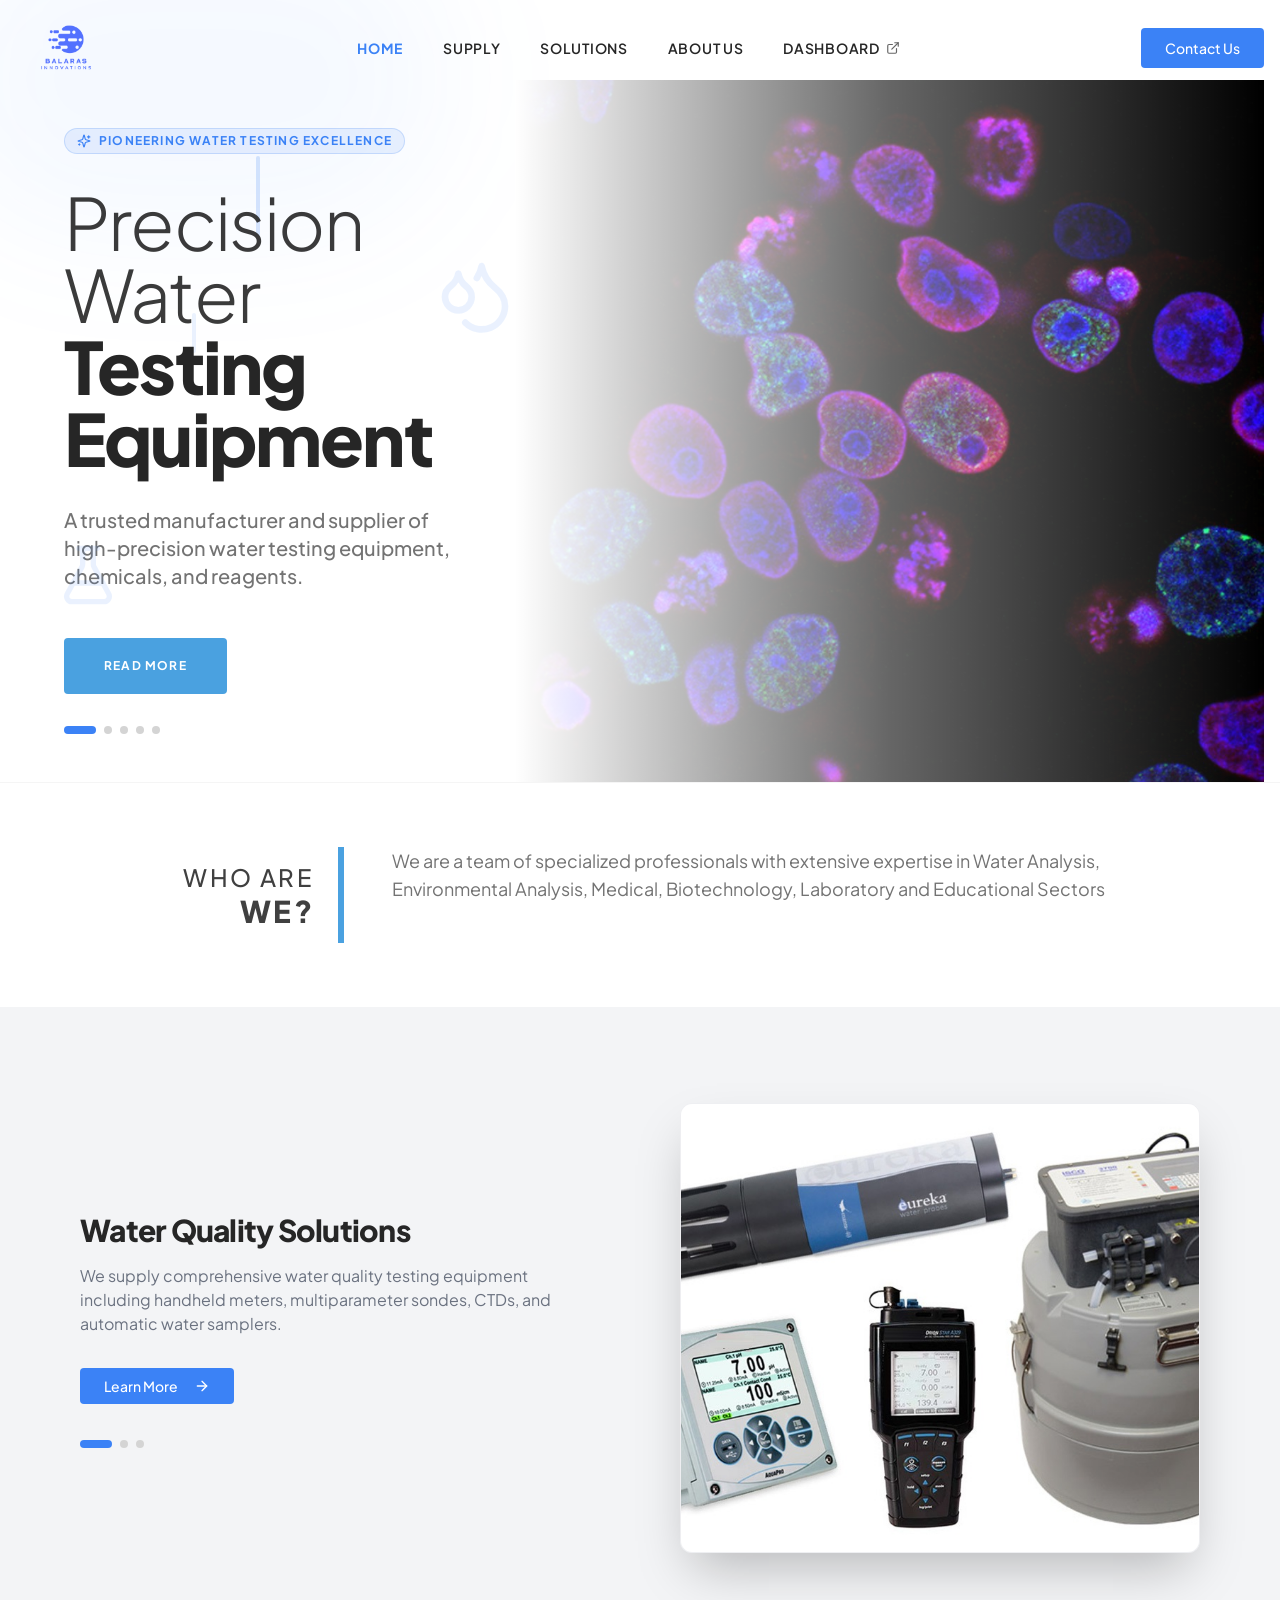
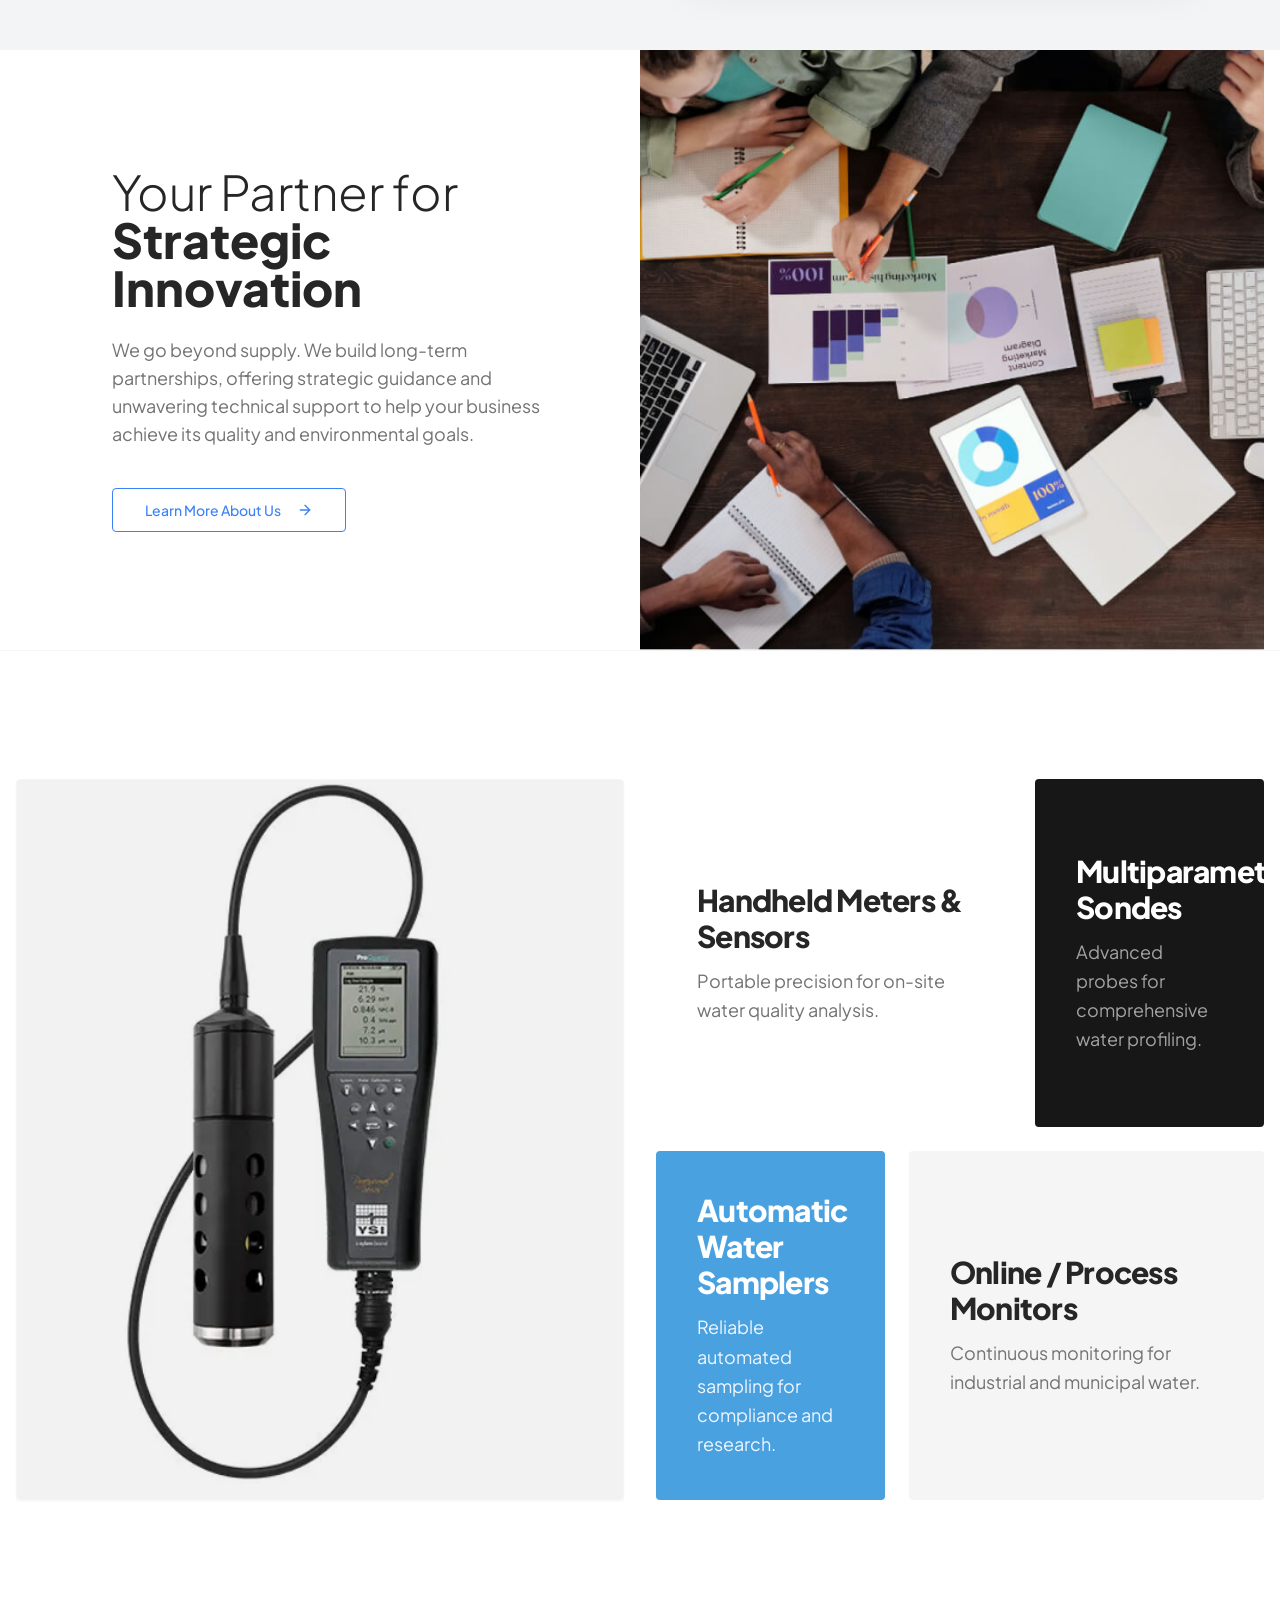
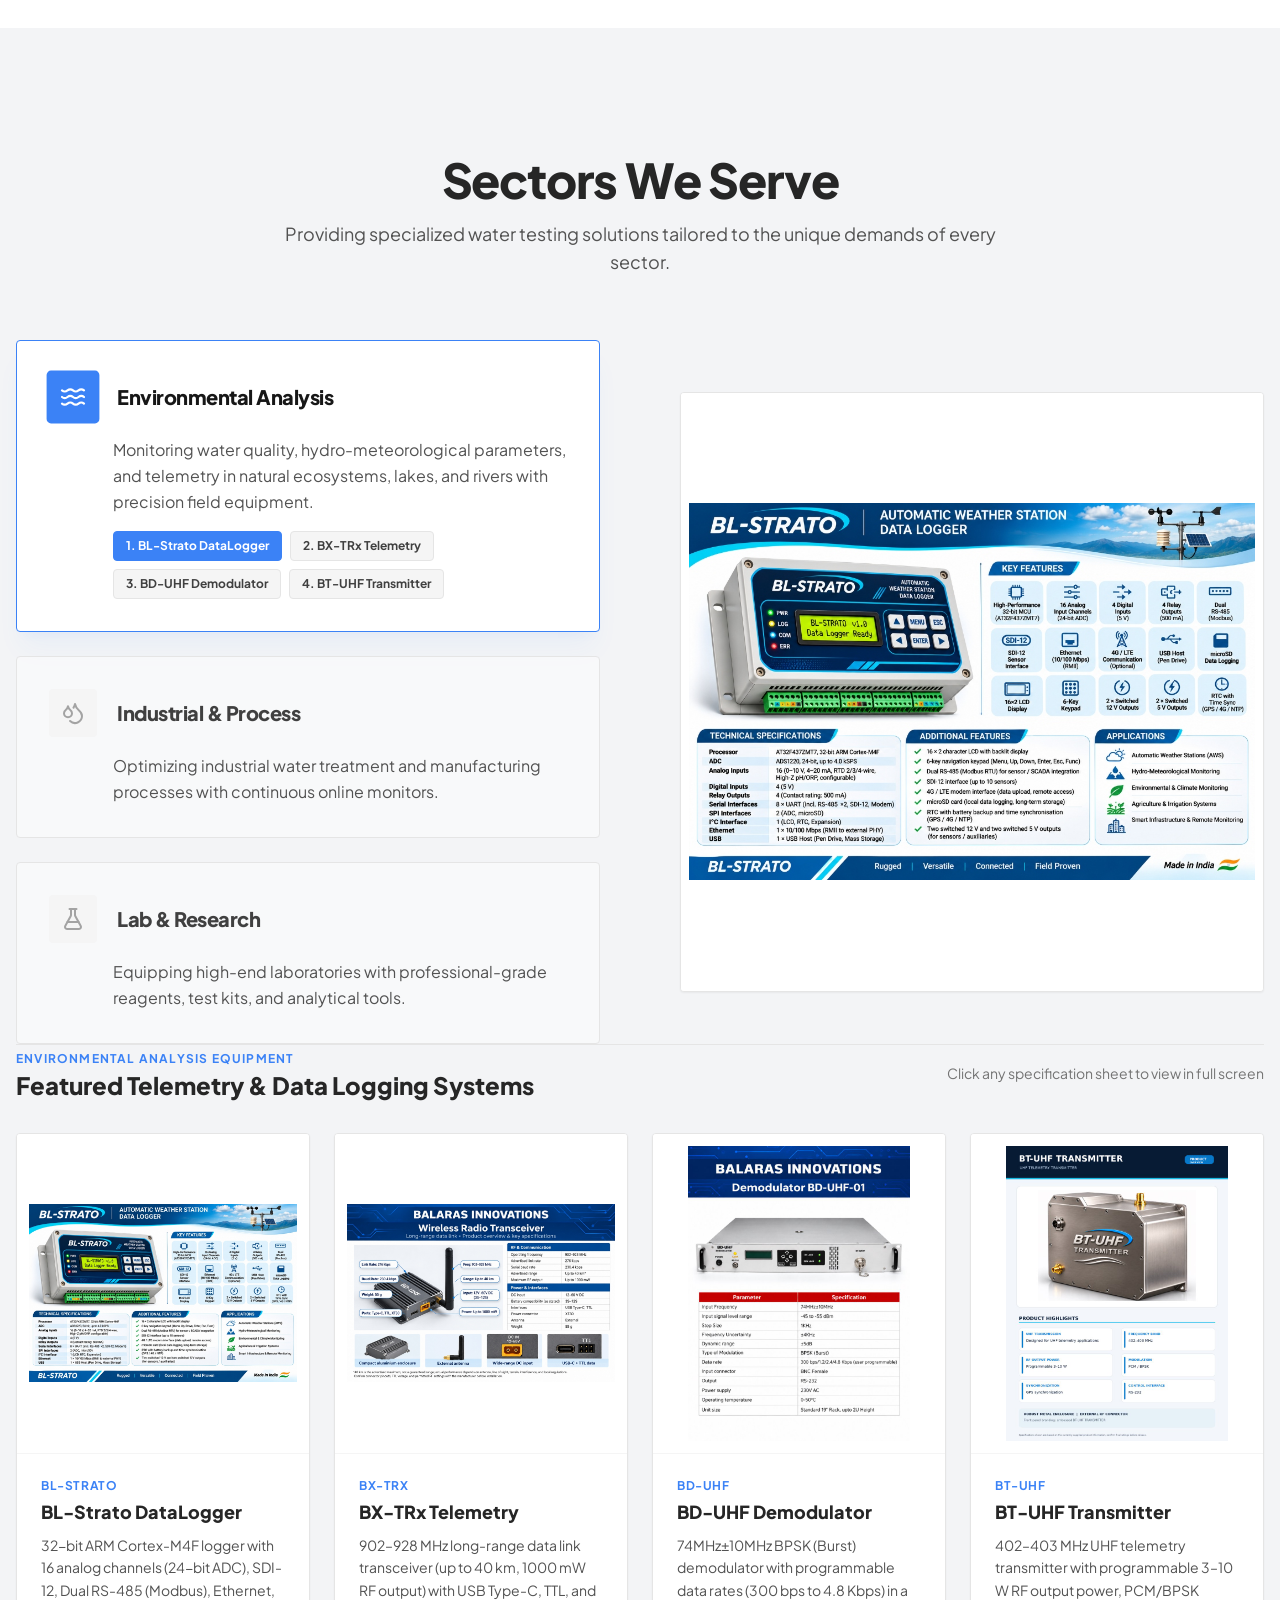
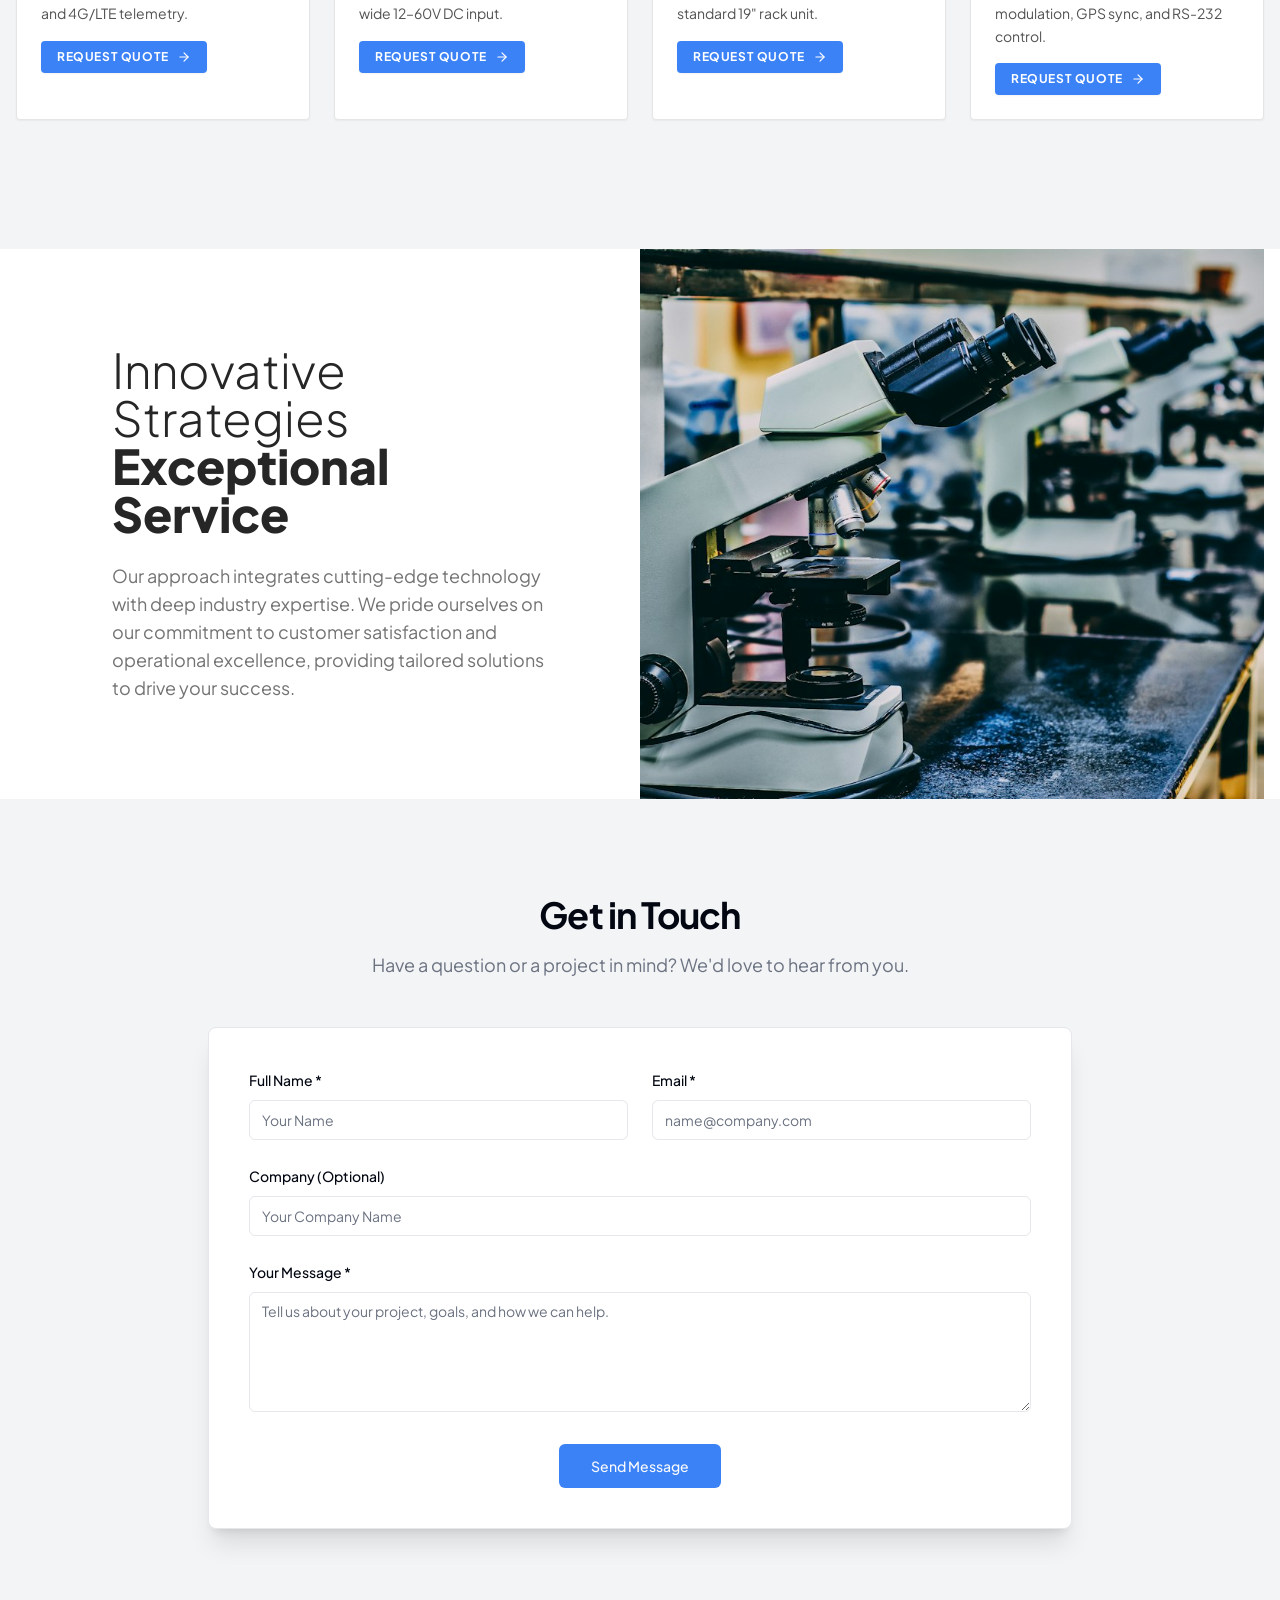
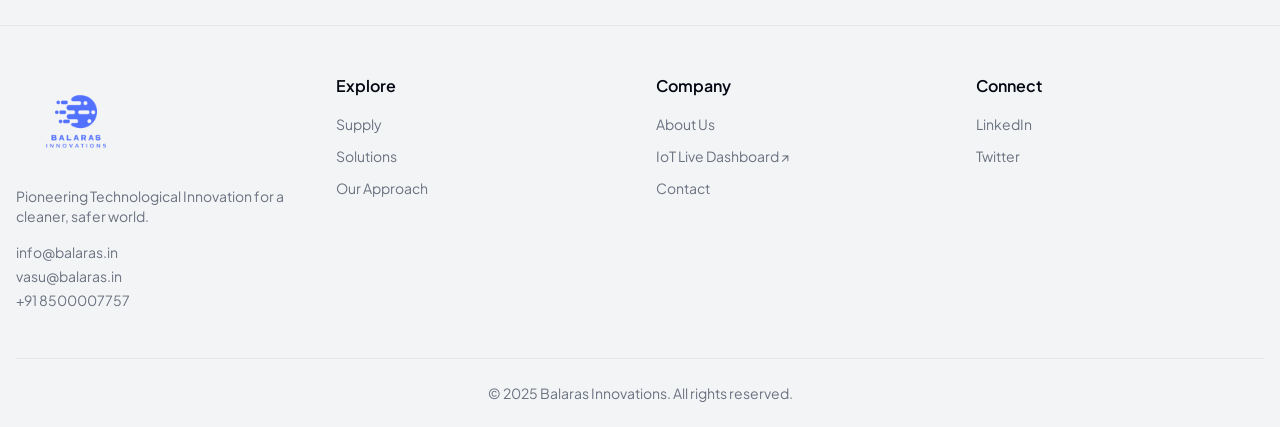
==== commit e8bc2d26: "Redesign IoT dashboard hero slide with high-contrast sensor meters, elevated z-index, and real inter" ====
--- a/index.html
+++ b/index.html
@@ -1,8 +1,10 @@
 <!DOCTYPE html><!--MFM_m6q2CmvKFlhdtwxjk--><html lang="en" class="scroll-smooth"><head><meta charSet="utf-8"/><meta name="viewport" content="width=device-width, initial-scale=1"/><link rel="stylesheet" href="styles.css"/><style>
+
 @media (min-width: 1024px) {
   .hero-col-left { width: 40% !important; flex: 0 0 40% !important; max-width: 40% !important; }
-  .hero-col-right { width: 60% !important; flex: 0 0 60% !important; max-width: 60% !important; }
+  .hero-col-right { width: 60% !important; flex: 0 0 60% !important; max-width: 60% !important; min-height: 600px !important; }
 }
+
 
 /* Mobile Responsiveness Improvements */
 @media (max-width: 1023px) {
@@ -70,7 +72,13 @@
   }
 
 </style><link rel="preconnect" href="https://fonts.googleapis.com"/><link rel="preconnect" href="https://fonts.gstatic.com" crossorigin=""/><title>Balaras Innovations | Water Testing Solutions</title><meta name="description" content="Manufacturer and supplier of high-quality water testing equipment, test kits, and reagents."/><link rel="icon" href="assets/favicon.ico" type="image/x-icon" sizes="16x16"/><link href="https://fonts.googleapis.com/css2?family=Plus+Jakarta+Sans:wght@200..800&amp;display=swap" rel="stylesheet"/>
+
 <style id="nav-click-fix">
+  /* Ensure the dashboard slide is crisp, dark, and never washed out by white hero gradients */
+  [data-hero-img="4"] {
+    z-index: 30 !important;
+  }
+
   header {
     z-index: 9999 !important;
     pointer-events: auto !important;
@@ -123,149 +131,76 @@
 </div><div class="mt-8 flex space-x-2"><button type="button" data-hero-dot="0" class="h-2 rounded-full transition-all duration-300 w-8 bg-primary" aria-label="Hero slide 1"></button><button type="button" data-hero-dot="1" class="w-2 h-2 rounded-full transition-all duration-300 bg-neutral-300 hover:bg-neutral-400" aria-label="Hero slide 2"></button><button type="button" data-hero-dot="2" class="w-2 h-2 rounded-full transition-all duration-300 bg-neutral-300 hover:bg-neutral-400" aria-label="Hero slide 3"></button><button type="button" data-hero-dot="3" class="w-2 h-2 rounded-full transition-all duration-300 bg-neutral-300 hover:bg-neutral-400" aria-label="Hero slide 4"></button>
 <button type="button" data-hero-dot="4" class="w-2 h-2 rounded-full transition-all duration-300 bg-neutral-300 hover:bg-neutral-400" aria-label="Hero slide 5"></button></div><div class="absolute top-1/4 right-0 opacity-10 animate-float-1 hidden xl:block"><svg xmlns="http://www.w3.org/2000/svg" width="24" height="24" viewBox="0 0 24 24" fill="none" stroke="currentColor" stroke-width="2" stroke-linecap="round" stroke-linejoin="round" class="lucide lucide-droplets h-20 w-20 text-primary"><path d="M7 16.3c2.2 0 4-1.83 4-4.05 0-1.16-.57-2.26-1.71-3.19S7.29 6.75 7 5.3c-.29 1.45-1.14 2.84-2.29 3.76S3 11.1 3 12.25c0 2.22 1.8 4.05 4 4.05z"></path><path d="M12.56 6.6A10.97 10.97 0 0 0 14 3.02c.5 2.5 2 4.9 4 6.5s3 3.5 3 5.5a6.98 6.98 0 0 1-11.91 4.97"></path></svg></div><div class="absolute bottom-1/4 left-10 opacity-10 animate-float-2 hidden xl:block"><svg xmlns="http://www.w3.org/2000/svg" width="24" height="24" viewBox="0 0 24 24" fill="none" stroke="currentColor" stroke-width="2" stroke-linecap="round" stroke-linejoin="round" class="lucide lucide-flask-conical h-16 w-16 text-primary"><path d="M14 2v6a2 2 0 0 0 .245.96l5.51 10.08A2 2 0 0 1 18 22H6a2 2 0 0 1-1.755-2.96l5.51-10.08A2 2 0 0 0 10 8V2"></path><path d="M6.453 15h11.094"></path><path d="M8.5 2h7"></path></svg></div></div><div class="hero-col-right relative h-[400px] lg:h-auto overflow-hidden w-full"><div class="relative w-full h-full group"><img data-hero-img="0" alt="Professional laboratory setting with water droplets and beakers, representing high-quality water testing." data-ai-hint="laboratory water" decoding="async" data-nimg="fill" class="object-cover transition-opacity duration-1000 opacity-100 group-hover:scale-105" style="position:absolute;height:100%;width:100%;left:0;top:0;right:0;bottom:0;color:transparent" sizes="100vw" src="assets/hero.jpg"/><div data-hero-img="1" class="absolute inset-0 transition-opacity duration-1000 opacity-0 group-hover:scale-105 bg-white"><div id="hero-env-subslider" class="relative w-full h-full"><img data-hero-env-pic="0" alt="BL-Strato DataLogger Product Specification" class="absolute inset-0 w-full h-full object-contain p-4 transition-opacity duration-700 opacity-100" src="assets/bl-strato-data-logger.jpg"/><img data-hero-env-pic="1" alt="BX-TRx Telemetry Product Specification" class="absolute inset-0 w-full h-full object-contain p-4 transition-opacity duration-700 opacity-0" src="assets/wireless-radio-transceiver.jpg"/><img data-hero-env-pic="2" alt="BD-UHF Demodulator Product Specification" class="absolute inset-0 w-full h-full object-contain p-4 transition-opacity duration-700 opacity-0" src="assets/demodulator-bd-uhf-01.jpg"/><img data-hero-env-pic="3" alt="BT-UHF Transmitter Product Specification" class="absolute inset-0 w-full h-full object-contain p-4 transition-opacity duration-700 opacity-0" src="assets/bt-uhf-transmitter.jpg"/></div><div class="absolute bottom-4 left-1/2 -translate-x-1/2 flex items-center gap-1.5 px-3 py-1 bg-black/50 backdrop-blur-md rounded-full z-20 pointer-events-none"><span class="w-1.5 h-1.5 rounded-full bg-primary" data-hero-env-dot="0"></span><span class="w-1.5 h-1.5 rounded-full bg-white/60" data-hero-env-dot="1"></span><span class="w-1.5 h-1.5 rounded-full bg-white/60" data-hero-env-dot="2"></span><span class="w-1.5 h-1.5 rounded-full bg-white/60" data-hero-env-dot="3"></span></div></div><img data-hero-img="2" alt="Professional water research laboratory with analytical testing equipment." data-ai-hint="water research" decoding="async" data-nimg="fill" class="object-cover transition-opacity duration-1000 opacity-0 group-hover:scale-105" style="position:absolute;height:100%;width:100%;left:0;top:0;right:0;bottom:0;color:transparent" sizes="100vw" src="assets/laboratory-research.jpg"/><img data-hero-img="3" alt="Industrial water monitoring systems in a large-scale manufacturing plant." data-ai-hint="industrial water" decoding="async" data-nimg="fill" class="object-cover transition-opacity duration-1000 opacity-0 group-hover:scale-105" style="position:absolute;height:100%;width:100%;left:0;top:0;right:0;bottom:0;color:transparent" sizes="100vw" src="assets/industrial-water.jpg"/>
 
-<div data-hero-img="4" class="absolute inset-0 transition-opacity duration-1000 opacity-0 group-hover:scale-105 bg-slate-950 flex flex-col items-center justify-center p-3 sm:p-5 text-white pointer-events-auto">
-  <div class="w-full h-full max-w-xl mx-auto rounded-xl border border-sky-500/30 bg-slate-900/95 shadow-2xl p-4 sm:p-5 flex flex-col justify-between backdrop-blur-md overflow-hidden">
+<div data-hero-img="4" class="absolute inset-0 transition-opacity duration-1000 opacity-0 group-hover:scale-105 bg-slate-950 flex flex-col p-3 sm:p-5 text-white pointer-events-auto h-full w-full z-20">
+  <div class="w-full h-full rounded-xl border border-sky-500/40 bg-slate-900/95 shadow-2xl p-3 sm:p-4 flex flex-col justify-between backdrop-blur-md">
     
-    <!-- Top Status Bar -->
-    <div class="flex items-center justify-between border-b border-slate-800 pb-3">
-      <div class="flex items-center gap-2.5">
-        <span class="flex h-2.5 w-2.5 relative">
+    <!-- Header Bar -->
+    <div class="flex items-center justify-between border-b border-slate-800 pb-2 mb-2">
+      <div class="flex items-center gap-2">
+        <span class="relative flex h-2.5 w-2.5">
           <span class="animate-ping absolute inline-flex h-full w-full rounded-full bg-emerald-400 opacity-75"></span>
           <span class="relative inline-flex rounded-full h-2.5 w-2.5 bg-emerald-500"></span>
         </span>
-        <span class="text-xs font-mono font-bold tracking-wider text-sky-400 uppercase">Live IoT Sensor Telemetry</span>
+        <span class="text-xs font-mono font-bold uppercase tracking-wider text-sky-400">IoT Telemetry &amp; GIS Map</span>
       </div>
       <div class="flex items-center gap-2">
-        <span class="text-[10px] font-mono px-2 py-0.5 rounded bg-emerald-950/80 text-emerald-400 border border-emerald-800/60 font-semibold">ONLINE</span>
-        <span class="text-[10px] font-mono text-slate-400 hidden sm:inline">Refresh: 1s</span>
-      </div>
-    </div>
-    
-    <!-- 6-Sensor Telemetry Grid with Live Sparkline Graphs -->
-    <div class="grid grid-cols-2 sm:grid-cols-3 gap-2.5 my-3">
+        <span class="text-[10px] font-mono px-2 py-0.5 rounded bg-emerald-950 text-emerald-400 border border-emerald-800/80 font-bold">LIVE ONLINE</span>
+      </div>
+    </div>
+
+    <!-- Quick Sensor Gauges Bar (Clean & Highly Legible) -->
+    <div class="grid grid-cols-3 sm:grid-cols-6 gap-1.5 mb-2">
+      <div class="p-1.5 rounded bg-slate-800/80 border border-slate-700/80 text-center">
+        <div class="text-[9px] uppercase tracking-wider text-slate-400 font-mono">Temp</div>
+        <div class="text-xs sm:text-sm font-bold text-amber-400 font-mono">26.4°C</div>
+      </div>
+      <div class="p-1.5 rounded bg-slate-800/80 border border-slate-700/80 text-center">
+        <div class="text-[9px] uppercase tracking-wider text-slate-400 font-mono">Humidity</div>
+        <div class="text-xs sm:text-sm font-bold text-sky-400 font-mono">62.8%</div>
+      </div>
+      <div class="p-1.5 rounded bg-slate-800/80 border border-slate-700/80 text-center">
+        <div class="text-[9px] uppercase tracking-wider text-slate-400 font-mono">Pressure</div>
+        <div class="text-xs sm:text-sm font-bold text-violet-400 font-mono">1013 <span class="text-[8px] font-normal">hPa</span></div>
+      </div>
+      <div class="p-1.5 rounded bg-slate-800/80 border border-slate-700/80 text-center">
+        <div class="text-[9px] uppercase tracking-wider text-slate-400 font-mono">pH</div>
+        <div class="text-xs sm:text-sm font-bold text-emerald-400 font-mono">7.38</div>
+      </div>
+      <div class="p-1.5 rounded bg-slate-800/80 border border-slate-700/80 text-center">
+        <div class="text-[9px] uppercase tracking-wider text-slate-400 font-mono">Turbidity</div>
+        <div class="text-xs sm:text-sm font-bold text-cyan-400 font-mono">0.82 <span class="text-[8px] font-normal">NTU</span></div>
+      </div>
+      <div class="p-1.5 rounded bg-slate-800/80 border border-slate-700/80 text-center">
+        <div class="text-[9px] uppercase tracking-wider text-slate-400 font-mono">DO</div>
+        <div class="text-xs sm:text-sm font-bold text-teal-400 font-mono">8.42 <span class="text-[8px] font-normal">mg/L</span></div>
+      </div>
+    </div>
+
+    <!-- Real Interactive GIS Map Window (OpenStreetMap / Carto Dark GIS tile) -->
+    <div class="relative flex-1 min-h-[220px] rounded-lg overflow-hidden border border-slate-700 bg-slate-950 shadow-inner">
+      <iframe 
+        title="Balaras IoT Field Telemetry Stations Map"
+        class="w-full h-full border-0 filter contrast-125"
+        src="https://www.openstreetmap.org/export/embed.html?bbox=77.5%2C16.8%2C79.2%2C18.2&amp;layer=mapnik&amp;marker=17.385%2C78.4867"
+        loading="lazy"
+      ></iframe>
       
-      <!-- 1. Temperature Sensor -->
-      <div class="p-2.5 bg-slate-800/70 rounded-lg border border-slate-700/60 flex flex-col justify-between hover:border-amber-500/50 transition-colors">
-        <div class="flex items-center justify-between text-[11px] text-slate-400">
-          <span class="font-medium">Temperature</span>
-          <span class="text-[10px] text-amber-400 font-mono">°C</span>
-        </div>
-        <div class="text-lg font-mono font-bold text-amber-400 my-0.5">26.4 <span class="text-xs font-normal text-slate-400">°C</span></div>
-        <svg class="w-full h-7 mt-1 overflow-visible" viewBox="0 0 100 24" preserveAspectRatio="none">
-          <defs>
-            <linearGradient id="grad-temp" x1="0" y1="0" x2="0" y2="1">
-              <stop offset="0%" stop-color="#f59e0b" stop-opacity="0.4"/>
-              <stop offset="100%" stop-color="#f59e0b" stop-opacity="0.0"/>
-            </linearGradient>
-          </defs>
-          <path d="M0,18 Q15,10 30,14 T60,8 T85,11 L100,6 L100,24 L0,24 Z" fill="url(#grad-temp)"/>
-          <path d="M0,18 Q15,10 30,14 T60,8 T85,11 L100,6" fill="none" stroke="#f59e0b" stroke-width="1.8" stroke-linecap="round"/>
-        </svg>
-      </div>
-
-      <!-- 2. Humidity Sensor -->
-      <div class="p-2.5 bg-slate-800/70 rounded-lg border border-slate-700/60 flex flex-col justify-between hover:border-sky-400/50 transition-colors">
-        <div class="flex items-center justify-between text-[11px] text-slate-400">
-          <span class="font-medium">Humidity</span>
-          <span class="text-[10px] text-sky-400 font-mono">RH</span>
-        </div>
-        <div class="text-lg font-mono font-bold text-sky-400 my-0.5">62.8 <span class="text-xs font-normal text-slate-400">%</span></div>
-        <svg class="w-full h-7 mt-1 overflow-visible" viewBox="0 0 100 24" preserveAspectRatio="none">
-          <defs>
-            <linearGradient id="grad-hum" x1="0" y1="0" x2="0" y2="1">
-              <stop offset="0%" stop-color="#38bdf8" stop-opacity="0.4"/>
-              <stop offset="100%" stop-color="#38bdf8" stop-opacity="0.0"/>
-            </linearGradient>
-          </defs>
-          <path d="M0,12 Q20,20 40,11 T70,16 T90,9 L100,10 L100,24 L0,24 Z" fill="url(#grad-hum)"/>
-          <path d="M0,12 Q20,20 40,11 T70,16 T90,9 L100,10" fill="none" stroke="#38bdf8" stroke-width="1.8" stroke-linecap="round"/>
-        </svg>
-      </div>
-
-      <!-- 3. Pressure Sensor -->
-      <div class="p-2.5 bg-slate-800/70 rounded-lg border border-slate-700/60 flex flex-col justify-between hover:border-violet-400/50 transition-colors">
-        <div class="flex items-center justify-between text-[11px] text-slate-400">
-          <span class="font-medium">Pressure</span>
-          <span class="text-[10px] text-violet-400 font-mono">Baro</span>
-        </div>
-        <div class="text-lg font-mono font-bold text-violet-400 my-0.5">1013.2 <span class="text-xs font-normal text-slate-400">hPa</span></div>
-        <svg class="w-full h-7 mt-1 overflow-visible" viewBox="0 0 100 24" preserveAspectRatio="none">
-          <defs>
-            <linearGradient id="grad-press" x1="0" y1="0" x2="0" y2="1">
-              <stop offset="0%" stop-color="#a78bfa" stop-opacity="0.4"/>
-              <stop offset="100%" stop-color="#a78bfa" stop-opacity="0.0"/>
-            </linearGradient>
-          </defs>
-          <path d="M0,14 Q25,8 50,13 T80,7 L100,9 L100,24 L0,24 Z" fill="url(#grad-press)"/>
-          <path d="M0,14 Q25,8 50,13 T80,7 L100,9" fill="none" stroke="#a78bfa" stroke-width="1.8" stroke-linecap="round"/>
-        </svg>
-      </div>
-
-      <!-- 4. pH Sensor -->
-      <div class="p-2.5 bg-slate-800/70 rounded-lg border border-slate-700/60 flex flex-col justify-between hover:border-emerald-400/50 transition-colors">
-        <div class="flex items-center justify-between text-[11px] text-slate-400">
-          <span class="font-medium">pH Sensor</span>
-          <span class="text-[10px] text-emerald-400 font-mono">Water</span>
-        </div>
-        <div class="text-lg font-mono font-bold text-emerald-400 my-0.5">7.38 <span class="text-xs font-normal text-slate-400">pH</span></div>
-        <svg class="w-full h-7 mt-1 overflow-visible" viewBox="0 0 100 24" preserveAspectRatio="none">
-          <defs>
-            <linearGradient id="grad-ph" x1="0" y1="0" x2="0" y2="1">
-              <stop offset="0%" stop-color="#34d399" stop-opacity="0.4"/>
-              <stop offset="100%" stop-color="#34d399" stop-opacity="0.0"/>
-            </linearGradient>
-          </defs>
-          <path d="M0,16 Q20,11 45,15 T75,9 L100,11 L100,24 L0,24 Z" fill="url(#grad-ph)"/>
-          <path d="M0,16 Q20,11 45,15 T75,9 L100,11" fill="none" stroke="#34d399" stroke-width="1.8" stroke-linecap="round"/>
-        </svg>
-      </div>
-
-      <!-- 5. Turbidity Sensor -->
-      <div class="p-2.5 bg-slate-800/70 rounded-lg border border-slate-700/60 flex flex-col justify-between hover:border-cyan-400/50 transition-colors">
-        <div class="flex items-center justify-between text-[11px] text-slate-400">
-          <span class="font-medium">Turbidity</span>
-          <span class="text-[10px] text-cyan-400 font-mono">Optic</span>
-        </div>
-        <div class="text-lg font-mono font-bold text-cyan-400 my-0.5">0.82 <span class="text-xs font-normal text-slate-400">NTU</span></div>
-        <svg class="w-full h-7 mt-1 overflow-visible" viewBox="0 0 100 24" preserveAspectRatio="none">
-          <defs>
-            <linearGradient id="grad-turb" x1="0" y1="0" x2="0" y2="1">
-              <stop offset="0%" stop-color="#22d3ee" stop-opacity="0.4"/>
-              <stop offset="100%" stop-color="#22d3ee" stop-opacity="0.0"/>
-            </linearGradient>
-          </defs>
-          <path d="M0,9 Q30,16 55,10 T85,15 L100,8 L100,24 L0,24 Z" fill="url(#grad-turb)"/>
-          <path d="M0,9 Q30,16 55,10 T85,15 L100,8" fill="none" stroke="#22d3ee" stroke-width="1.8" stroke-linecap="round"/>
-        </svg>
-      </div>
-
-      <!-- 6. Dissolved Oxygen -->
-      <div class="p-2.5 bg-slate-800/70 rounded-lg border border-slate-700/60 flex flex-col justify-between hover:border-teal-400/50 transition-colors">
-        <div class="flex items-center justify-between text-[11px] text-slate-400">
-          <span class="font-medium">Dissolved O₂</span>
-          <span class="text-[10px] text-teal-400 font-mono">DO</span>
-        </div>
-        <div class="text-lg font-mono font-bold text-teal-400 my-0.5">8.42 <span class="text-xs font-normal text-slate-400">mg/L</span></div>
-        <svg class="w-full h-7 mt-1 overflow-visible" viewBox="0 0 100 24" preserveAspectRatio="none">
-          <defs>
-            <linearGradient id="grad-do" x1="0" y1="0" x2="0" y2="1">
-              <stop offset="0%" stop-color="#2dd4bf" stop-opacity="0.4"/>
-              <stop offset="100%" stop-color="#2dd4bf" stop-opacity="0.0"/>
-            </linearGradient>
-          </defs>
-          <path d="M0,15 Q20,8 45,13 T80,10 L100,14 L100,24 L0,24 Z" fill="url(#grad-do)"/>
-          <path d="M0,15 Q20,8 45,13 T80,10 L100,14" fill="none" stroke="#2dd4bf" stroke-width="1.8" stroke-linecap="round"/>
-        </svg>
-      </div>
-
-    </div>
-
-    <!-- Bottom Action Button -->
-    <div class="pt-2 border-t border-slate-800/80 flex items-center justify-between">
-      <span class="text-[11px] font-mono text-slate-400 hidden sm:inline">Telemetry Protocol: MODBUS / MQTT</span>
-      <a href="https://balaras-iot-dashboard.onrender.com/dashboard/" target="_blank" rel="noopener noreferrer" class="inline-flex items-center justify-center gap-2 text-xs font-bold uppercase tracking-wider text-white bg-primary hover:bg-primary/90 px-5 py-2.5 rounded-sm transition-all shadow-md w-full sm:w-auto">
-        <span>Launch Full Screen Dashboard</span>
-        <svg xmlns="http://www.w3.org/2000/svg" width="14" height="14" viewBox="0 0 24 24" fill="none" stroke="currentColor" stroke-width="2" stroke-linecap="round" stroke-linejoin="round"><path d="M18 13v6a2 2 0 0 1-2 2H5a2 2 0 0 1-2-2V8a2 2 0 0 1 2-2h6"></path><polyline points="15 3 21 3 21 9"></polyline><line x1="10" y1="14" x2="21" y2="3"></line></svg>
+      <!-- Real-time HUD Map Overlays -->
+      <div class="absolute top-2 left-2 z-10 bg-slate-900/90 backdrop-blur-md px-2.5 py-1 rounded border border-sky-500/40 text-[10px] font-mono text-sky-300 flex items-center gap-1.5 shadow">
+        <span class="w-2 h-2 rounded-full bg-emerald-400 animate-ping"></span>
+        <span class="font-bold">Station: Hyderabad HQ (17.385° N, 78.486° E)</span>
+      </div>
+
+      <div class="absolute bottom-2 right-2 z-10 bg-slate-900/90 backdrop-blur-md px-2.5 py-1 rounded border border-slate-700 text-[10px] font-mono text-slate-300 flex items-center gap-2 shadow">
+        <span class="text-emerald-400 font-bold">● Telemetry Uplink Active</span>
+      </div>
+    </div>
+
+    <!-- Bottom Action Bar -->
+    <div class="pt-2 mt-2 border-t border-slate-800 flex items-center justify-between">
+      <span class="text-[10px] font-mono text-slate-400 hidden sm:inline">Sensors: Temperature, Humidity, Pressure, pH, Turbidity, DO</span>
+      <a href="https://balaras-iot-dashboard.onrender.com/dashboard/" target="_blank" rel="noopener noreferrer" class="inline-flex items-center justify-center gap-2 text-xs font-bold uppercase tracking-wider text-white bg-primary hover:bg-primary/90 px-4 py-2 rounded transition-all shadow w-full sm:w-auto">
+        <span>Open Render Dashboard ↗</span>
       </a>
     </div>
 
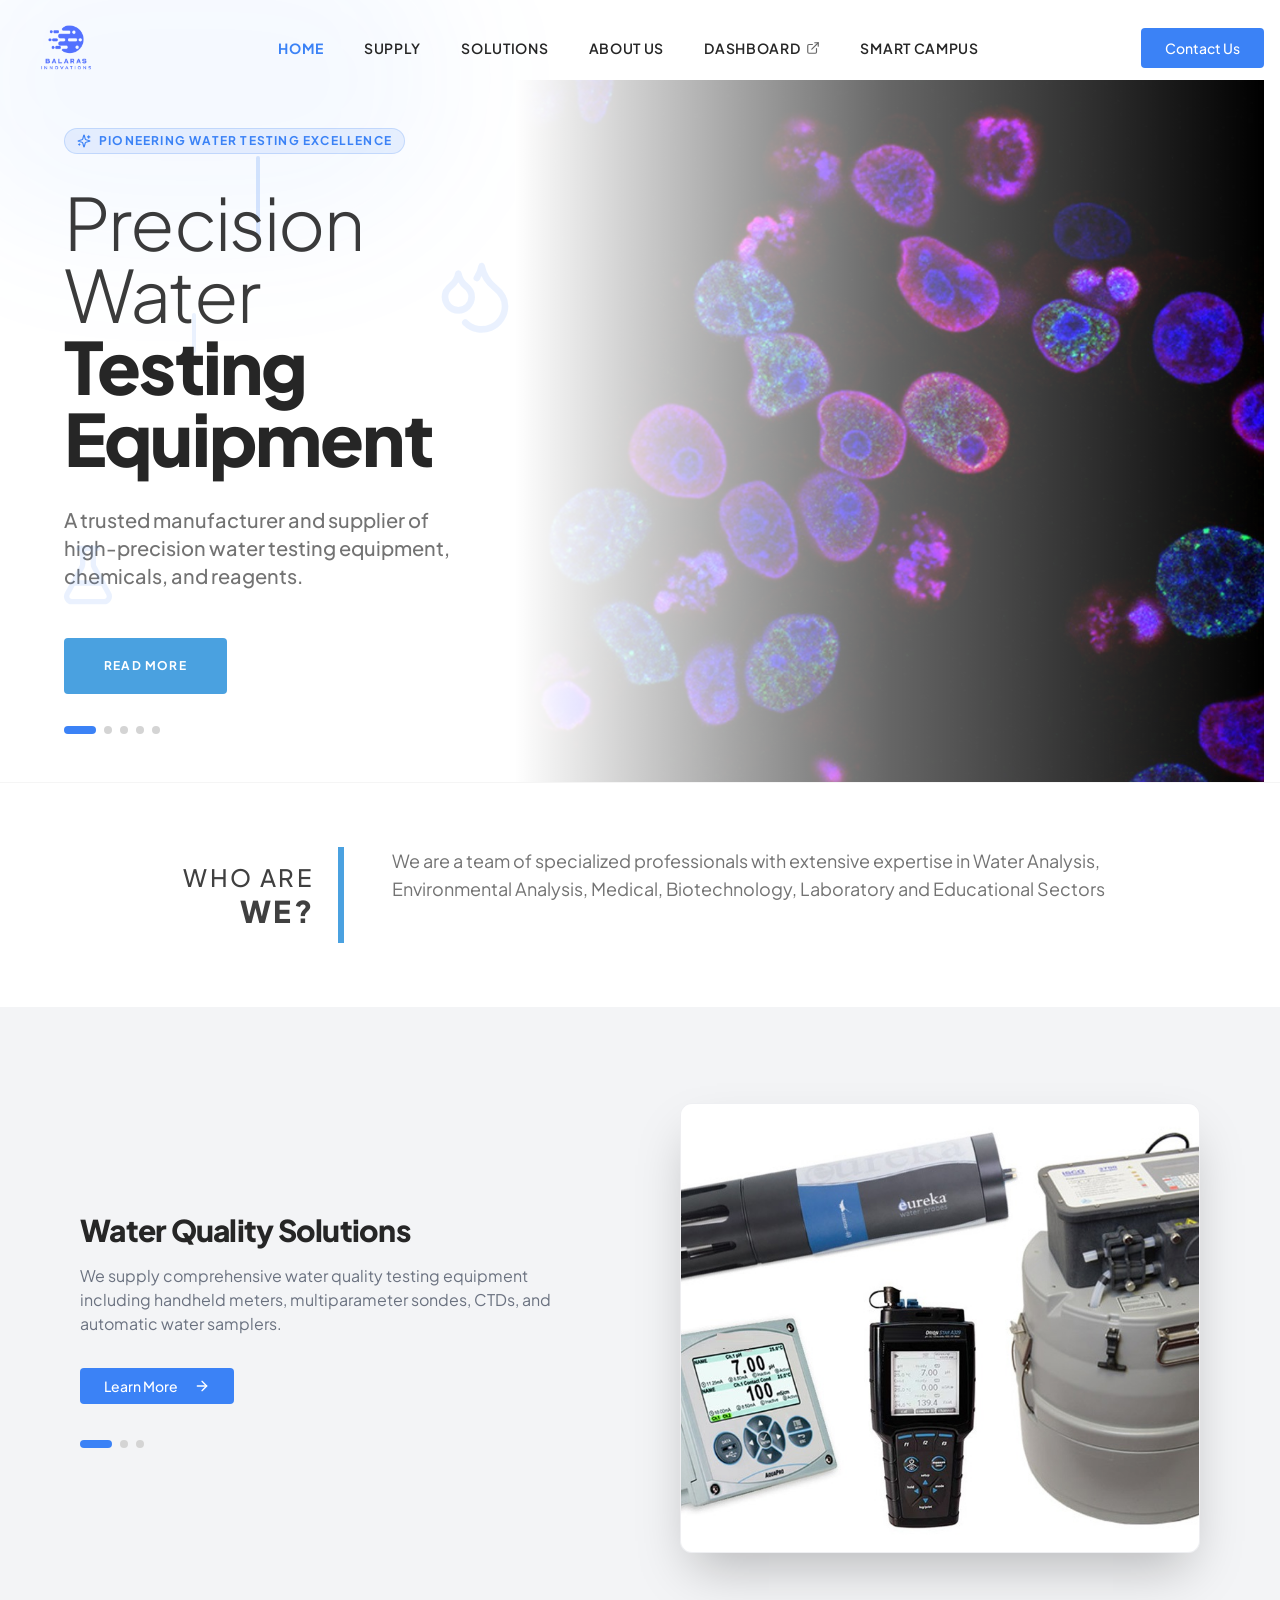
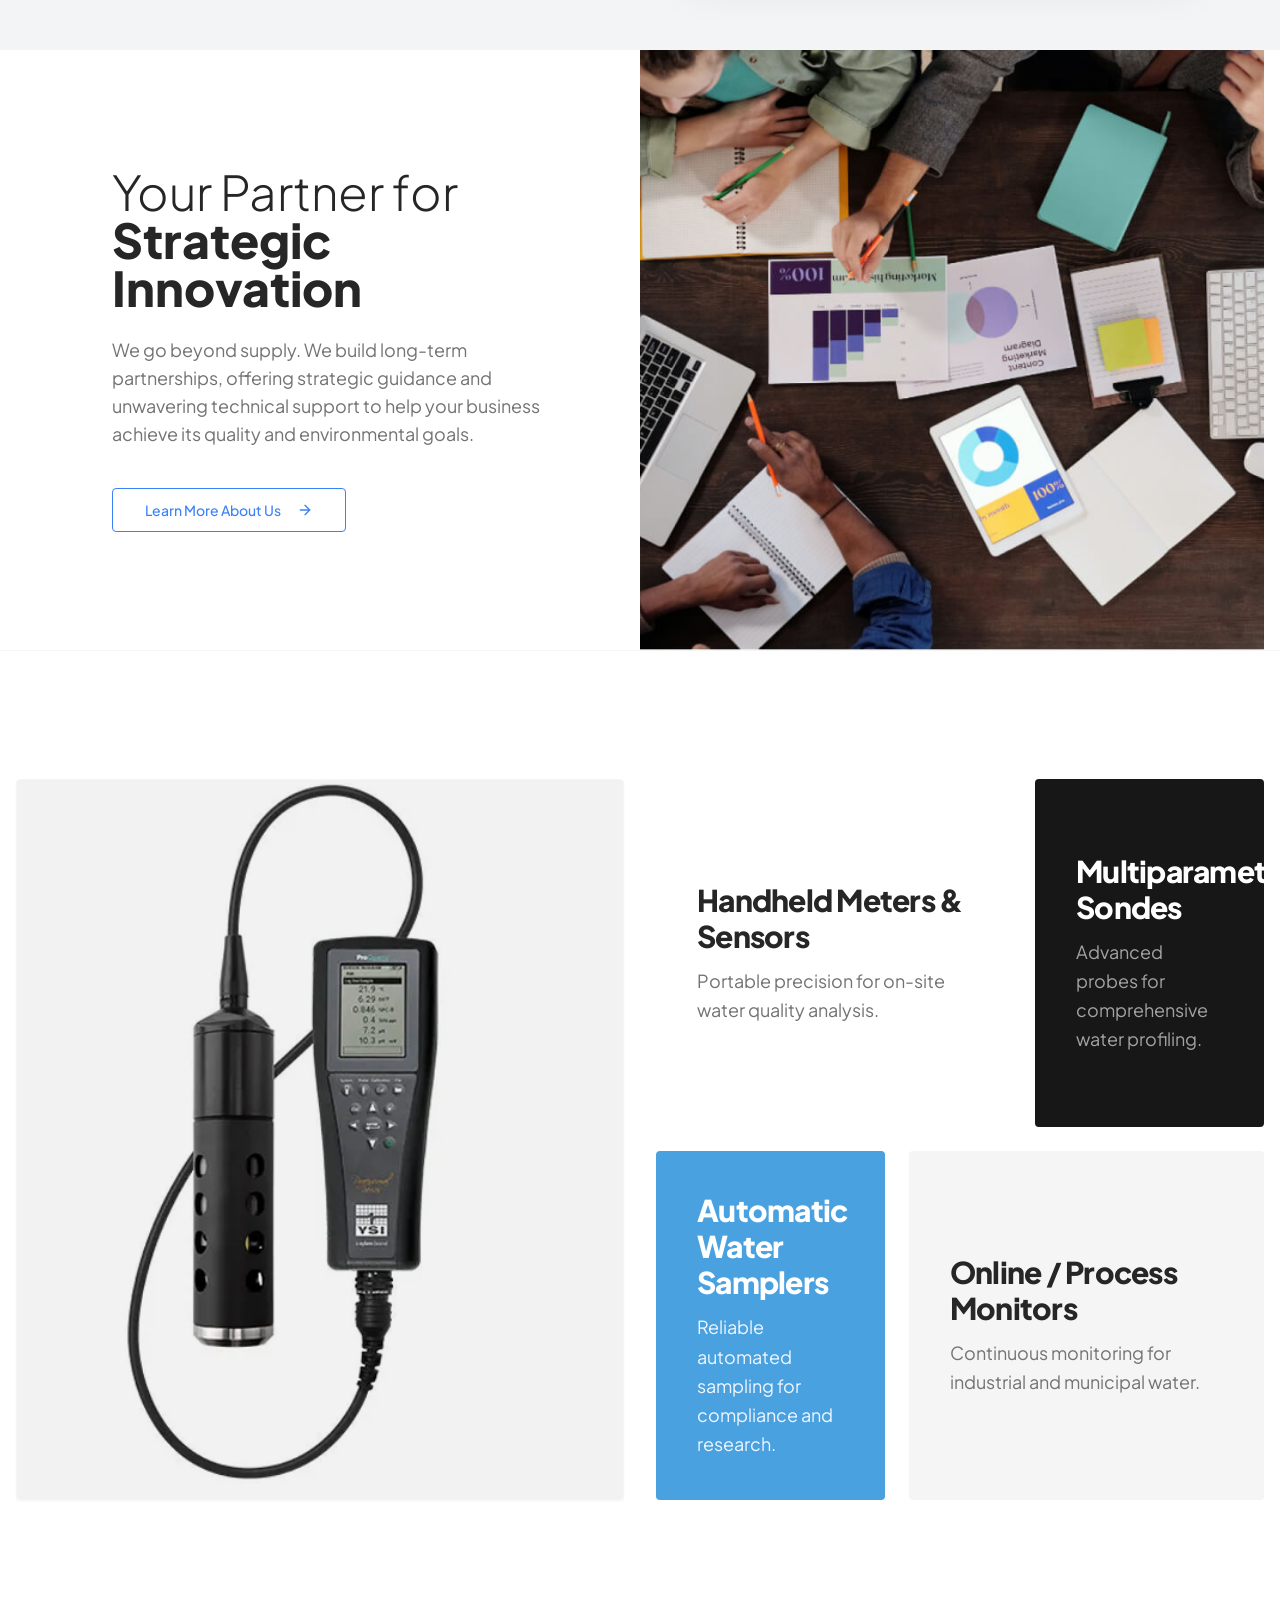
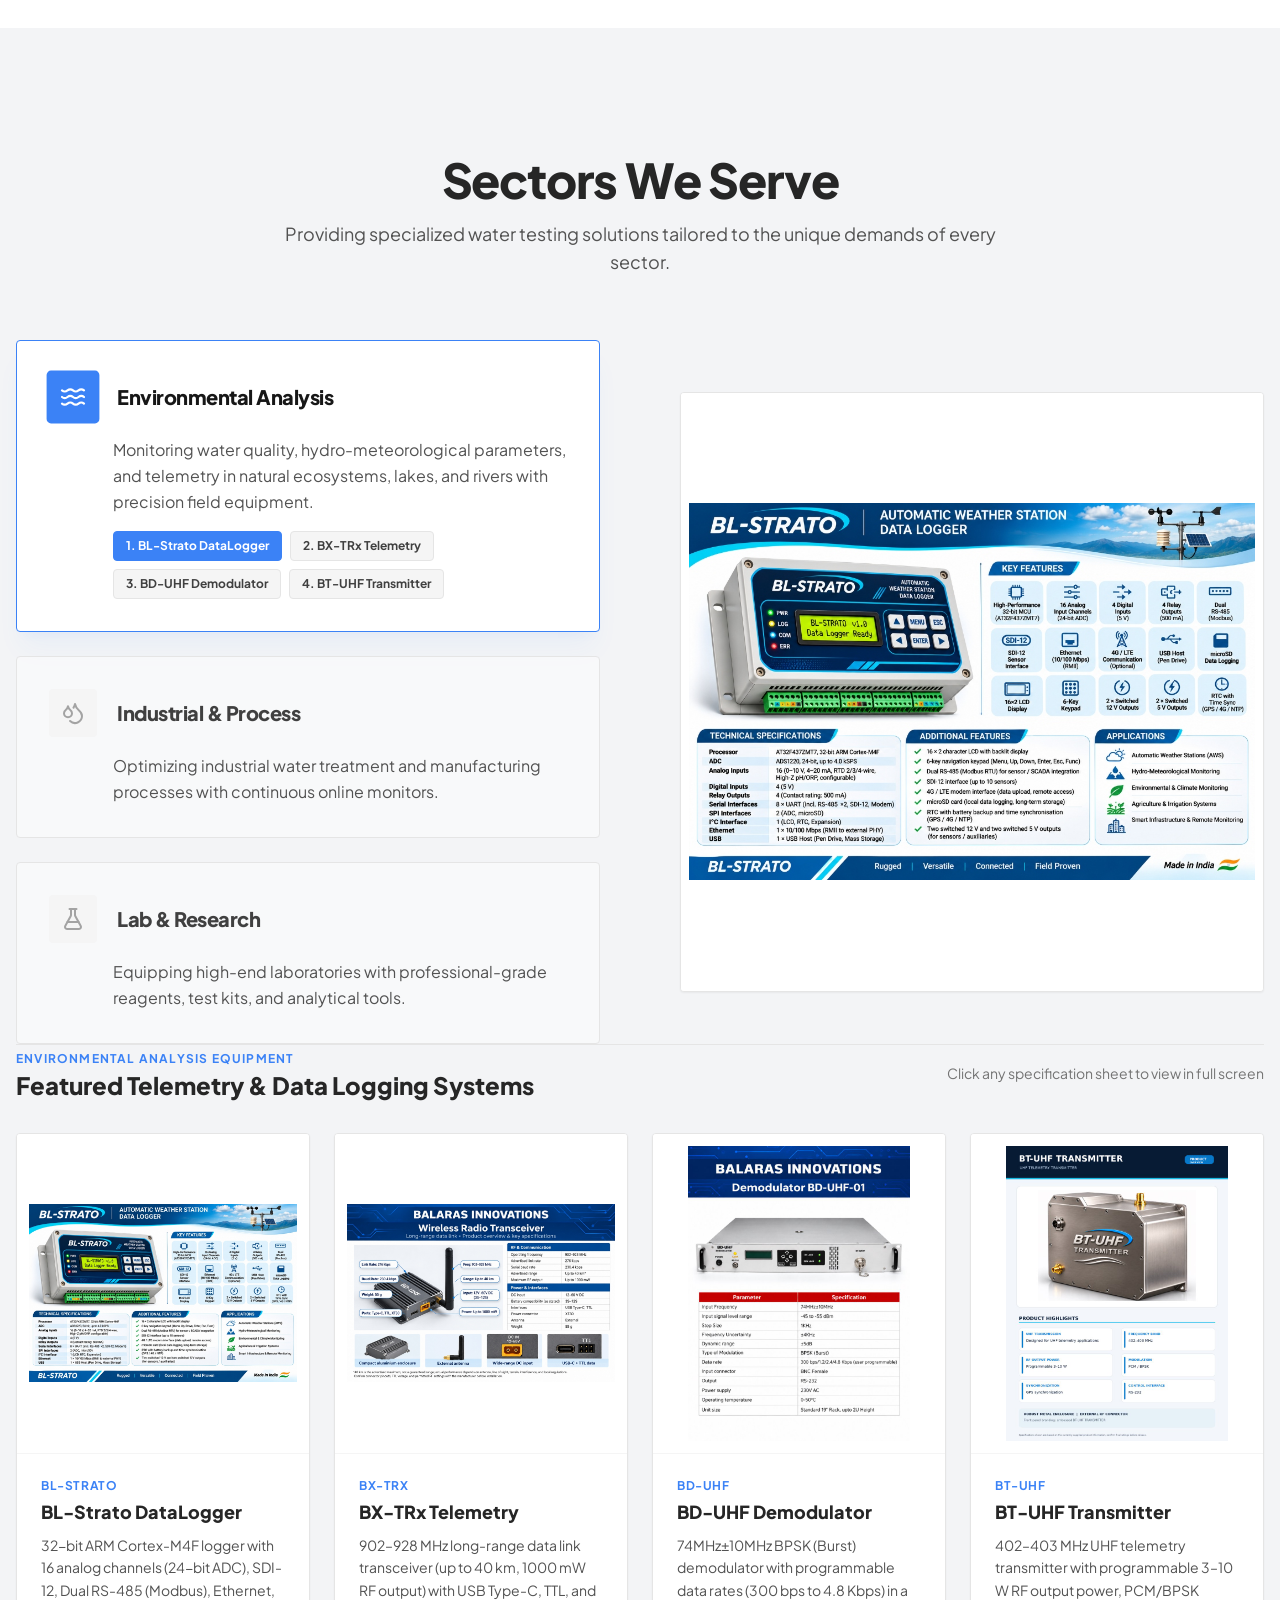
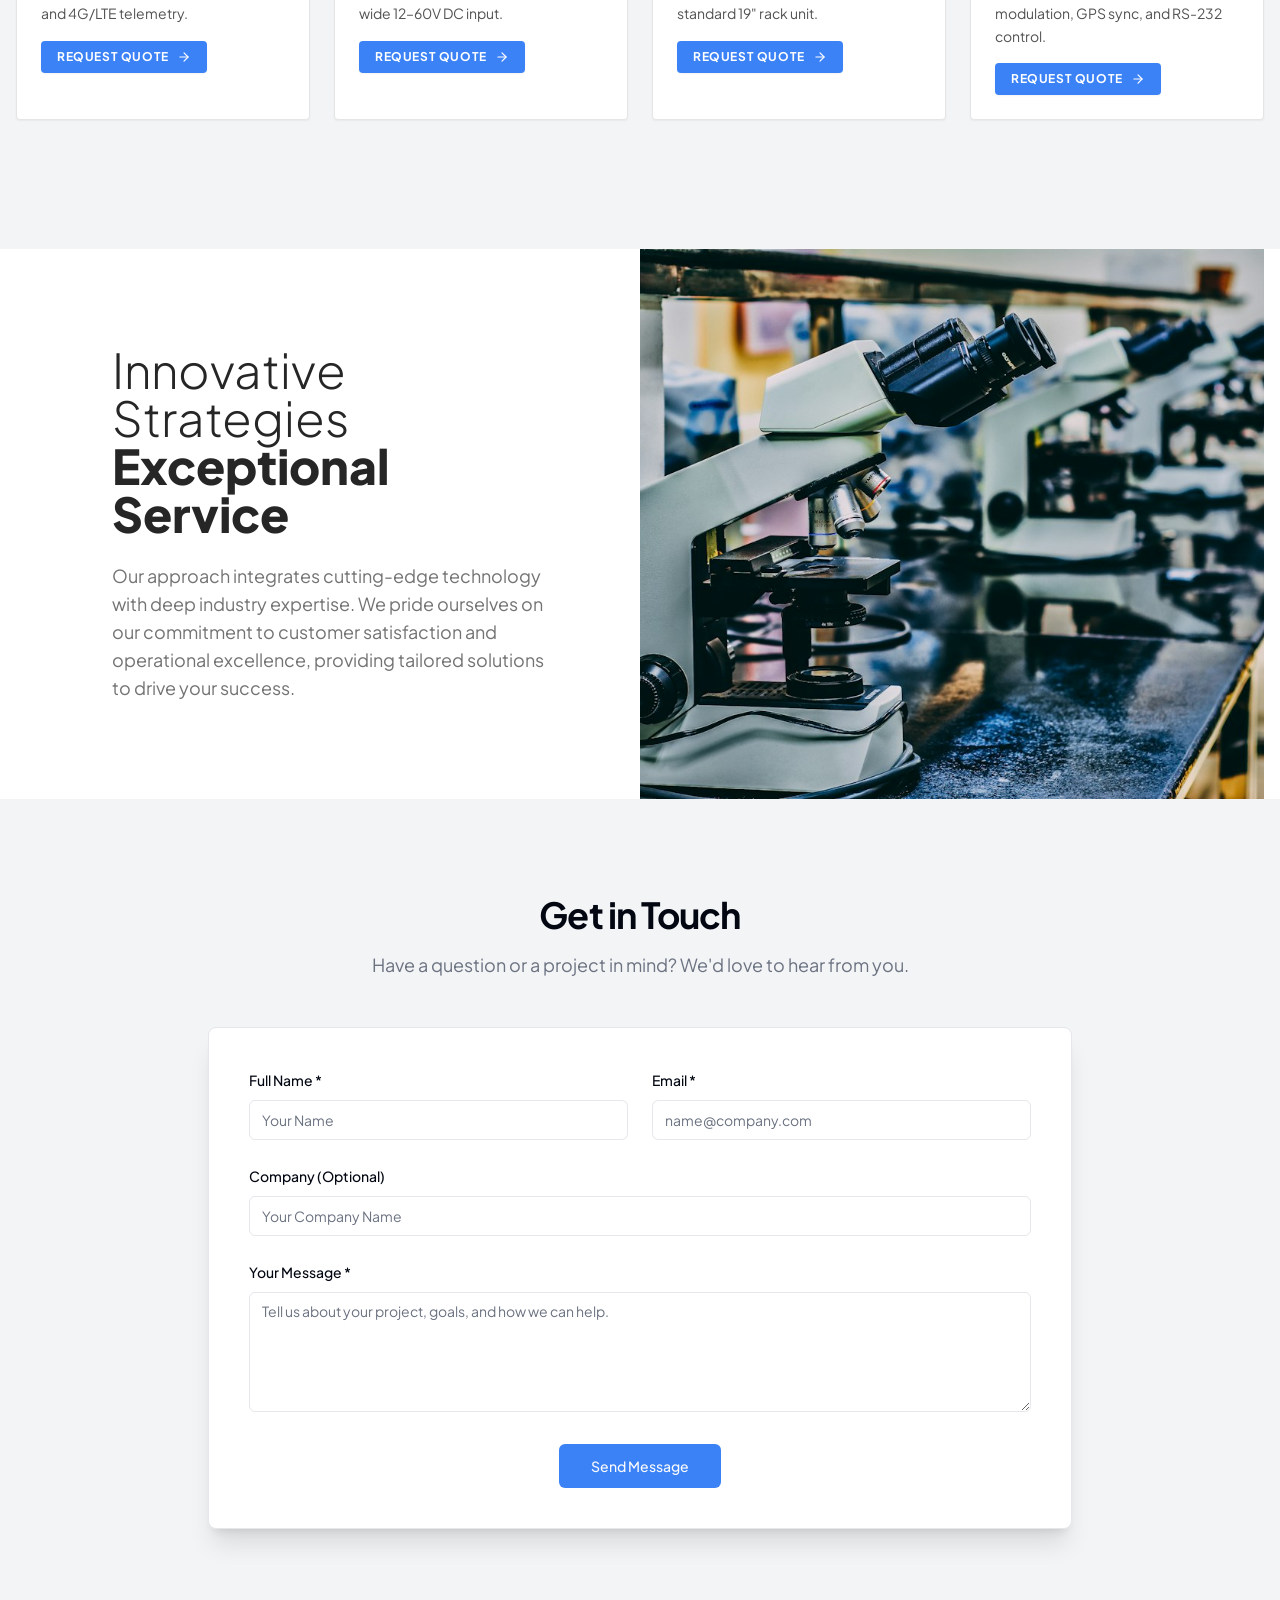
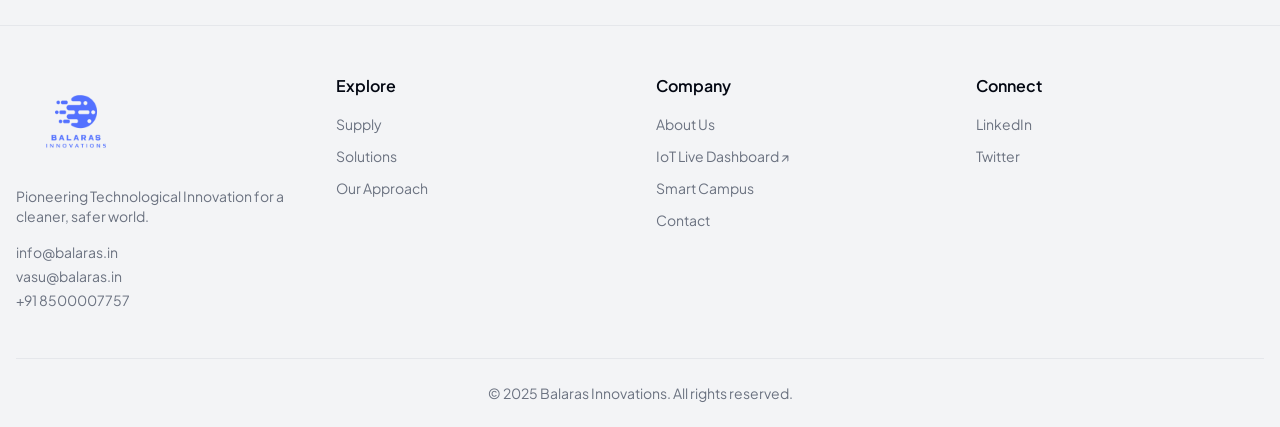
==== commit 44525f4d: "Add Smart Campus button next to Dashboard in top navbar and mobile drawer across all pages" ====
--- a/index.html
+++ b/index.html
@@ -71,6 +71,58 @@
     }
   }
 
+
+  /* High-Contrast 2x3 Sensor Boxes & Dark Dashboard Theme */
+  .iot-dashboard-container {
+    background: #0f172a !important; /* Deep dark slate */
+    border: 1px solid #0284c7 !important; /* Vibrant cyan border */
+    border-radius: 12px !important;
+    box-shadow: 0 20px 25px -5px rgba(0, 0, 0, 0.5), 0 8px 10px -6px rgba(0, 0, 0, 0.5) !important;
+    color: #ffffff !important;
+  }
+  .sensor-grid-2x3 {
+    display: grid !important;
+    grid-template-columns: repeat(3, 1fr) !important;
+    gap: 10px !important;
+    margin-bottom: 12px !important;
+  }
+  .sensor-box {
+    background: #1e293b !important; /* Slate 800 */
+    border: 1px solid #334155 !important; /* Slate 700 */
+    border-radius: 8px !important;
+    padding: 8px 12px !important;
+    display: flex !important;
+    flex-direction: column !important;
+    justify-content: center !important;
+    box-shadow: inset 0 1px 0 0 rgba(255, 255, 255, 0.05) !important;
+    transition: border-color 0.2s ease, transform 0.2s ease !important;
+  }
+  .sensor-box:hover {
+    border-color: #38bdf8 !important;
+    transform: translateY(-1px) !important;
+  }
+  .sensor-box-header {
+    display: flex !important;
+    align-items: center !important;
+    justify-content: space-between !important;
+    font-size: 11px !important;
+    text-transform: uppercase !important;
+    letter-spacing: 0.05em !important;
+    color: #94a3b8 !important; /* Slate 400 */
+    font-weight: 600 !important;
+  }
+  .sensor-box-val {
+    font-size: 16px !important;
+    font-weight: 800 !important;
+    font-family: ui-monospace, SFMono-Regular, Menlo, Monaco, Consolas, monospace !important;
+    margin-top: 2px !important;
+  }
+  .sensor-box-val span {
+    font-size: 11px !important;
+    font-weight: 400 !important;
+    color: #94a3b8 !important;
+  }
+
 </style><link rel="preconnect" href="https://fonts.googleapis.com"/><link rel="preconnect" href="https://fonts.gstatic.com" crossorigin=""/><title>Balaras Innovations | Water Testing Solutions</title><meta name="description" content="Manufacturer and supplier of high-quality water testing equipment, test kits, and reagents."/><link rel="icon" href="assets/favicon.ico" type="image/x-icon" sizes="16x16"/><link href="https://fonts.googleapis.com/css2?family=Plus+Jakarta+Sans:wght@200..800&amp;display=swap" rel="stylesheet"/>
 
 <style id="nav-click-fix">
@@ -109,7 +161,8 @@
   }
 </style>
 </head><body class="font-body antialiased" data-page="home"><div hidden=""><!--$--><!--/$--></div><div class="flex min-h-screen flex-col bg-background text-foreground"><header class="fixed top-0 z-50 w-full transition-all duration-300 bg-transparent translate-y-0" style="z-index: 9999 !important; pointer-events: auto !important;"><div class="container flex h-24 items-center justify-between max-w-screen-2xl px-4"><a class="flex items-center gap-2 group" href="index.html"><img alt="Balaras Technologies Logo" width="420" height="100" decoding="async" data-nimg="1" class="h-20 w-auto object-contain" style="color:transparent" src="assets/logo1.png"/></a><nav class="hidden md:flex items-center gap-10 text-sm font-semibold uppercase tracking-wider"><a class="transition-colors duration-200 text-primary font-bold" href="index.html">Home</a><a class="transition-colors duration-200 text-neutral-800 hover:text-primary" href="supply.html">Supply</a><a class="transition-colors duration-200 text-neutral-800 hover:text-primary" href="solutions.html">Solutions</a><a class="transition-colors duration-200 text-neutral-800 hover:text-primary" href="about.html">About Us</a>
-<a class="transition-colors duration-200 text-neutral-800 hover:text-primary flex items-center gap-1.5" href="https://balaras-iot-dashboard.onrender.com/dashboard/" target="_blank" rel="noopener noreferrer">Dashboard <svg xmlns="http://www.w3.org/2000/svg" width="14" height="14" viewBox="0 0 24 24" fill="none" stroke="currentColor" stroke-width="2" stroke-linecap="round" stroke-linejoin="round" class="opacity-70"><path d="M18 13v6a2 2 0 0 1-2 2H5a2 2 0 0 1-2-2V8a2 2 0 0 1 2-2h6"></path><polyline points="15 3 21 3 21 9"></polyline><line x1="10" y1="14" x2="21" y2="3"></line></svg></a></nav><div class="flex items-center gap-4"><a class="items-center justify-center gap-2 whitespace-nowrap text-sm font-medium ring-offset-background transition-colors focus-visible:outline-none focus-visible:ring-2 focus-visible:ring-ring focus-visible:ring-offset-2 disabled:pointer-events-none disabled:opacity-50 [&amp;_svg]:pointer-events-none [&amp;_svg]:size-4 [&amp;_svg]:shrink-0 h-10 py-2 hidden md:flex bg-primary hover:bg-primary/90 text-white rounded-sm px-6" href="#consultation">Contact Us</a><div class="md:hidden"><button id="mobile-menu-toggle-btn" class="inline-flex items-center justify-center gap-2 whitespace-nowrap rounded-md text-sm font-medium ring-offset-background transition-colors focus-visible:outline-none focus-visible:ring-2 focus-visible:ring-ring focus-visible:ring-offset-2 disabled:pointer-events-none disabled:opacity-50 [&amp;_svg]:pointer-events-none [&amp;_svg]:size-4 [&amp;_svg]:shrink-0 hover:bg-accent hover:text-accent-foreground h-10 w-10 text-neutral-800" type="button" aria-haspopup="dialog" aria-expanded="false" aria-controls="radix-_R_1ddb_" data-state="closed"><svg xmlns="http://www.w3.org/2000/svg" width="24" height="24" viewBox="0 0 24 24" fill="none" stroke="currentColor" stroke-width="2" stroke-linecap="round" stroke-linejoin="round" class="lucide lucide-menu h-6 w-6"><line x1="4" x2="20" y1="12" y2="12"></line><line x1="4" x2="20" y1="6" y2="6"></line><line x1="4" x2="20" y1="18" y2="18"></line></svg><span class="sr-only">Toggle Menu</span></button></div></div></div></header><main class="flex-1"><section class="relative w-full bg-white pt-20 overflow-hidden"><div class="absolute top-0 left-0 w-full h-full overflow-hidden pointer-events-none"><div class="absolute top-[-10%] left-[-5%] w-[40%] h-[40%] bg-primary/5 rounded-full blur-3xl"></div><div class="absolute bottom-[10%] right-[10%] w-[30%] h-[30%] bg-accent/30 rounded-full blur-3xl opacity-50"></div><div class="absolute top-[20%] left-[20%] w-1 h-20 bg-primary/20 rounded-full hidden lg:block"></div><div class="absolute top-[40%] left-[15%] w-1 h-10 bg-primary/10 rounded-full hidden lg:block"></div></div><div class="container mx-auto max-w-screen-2xl px-0 lg:px-4 relative"><div class="flex flex-col lg:flex-row items-stretch min-h-[500px] lg:min-h-[700px]"><div class="hero-col-left flex flex-col justify-center p-8 lg:p-12 xl:p-16 z-10 relative w-full"><div class="relative"><div data-hero-text="0" class="transition-all duration-700 ease-in-out opacity-100 translate-y-0 pointer-events-auto"><div class="inline-flex items-center gap-2 px-3 py-1 mb-8 bg-primary/10 border border-primary/20 rounded-full w-fit"><svg xmlns="http://www.w3.org/2000/svg" width="24" height="24" viewBox="0 0 24 24" fill="none" stroke="currentColor" stroke-width="2" stroke-linecap="round" stroke-linejoin="round" class="lucide lucide-sparkles h-3.5 w-3.5 text-primary"><path d="M9.937 15.5A2 2 0 0 0 8.5 14.063l-6.135-1.582a.5.5 0 0 1 0-.962L8.5 9.936A2 2 0 0 0 9.937 8.5l1.582-6.135a.5.5 0 0 1 .963 0L14.063 8.5A2 2 0 0 0 15.5 9.937l6.135 1.581a.5.5 0 0 1 0 .964L15.5 14.063a2 2 0 0 0-1.437 1.437l-1.582 6.135a.5.5 0 0 1-.963 0z"></path><path d="M20 3v4"></path><path d="M22 5h-4"></path><path d="M4 17v2"></path><path d="M5 18H3"></path></svg><span class="text-[10px] sm:text-xs font-bold uppercase tracking-widest text-primary">Pioneering Water Testing Excellence</span></div><h1 class="text-4xl md:text-5xl lg:text-7xl text-neutral-800 leading-[1.1] tracking-tight"><span class="font-light block opacity-90">Precision Water</span><span class="font-extrabold block text-primary lg:text-neutral-800">Testing Equipment</span></h1><p class="mt-8 text-neutral-500 text-lg md:text-xl max-w-lg leading-relaxed font-medium">A trusted manufacturer and supplier of high-precision water testing equipment, chemicals, and reagents.</p><div class="mt-12 flex flex-wrap gap-4"><a class="inline-flex items-center justify-center gap-2 whitespace-nowrap ring-offset-background focus-visible:outline-none focus-visible:ring-2 focus-visible:ring-ring focus-visible:ring-offset-2 disabled:pointer-events-none disabled:opacity-50 [&amp;_svg]:pointer-events-none [&amp;_svg]:size-4 [&amp;_svg]:shrink-0 bg-[#4aa1e0] hover:bg-[#3d8bc4] text-white rounded-sm px-10 h-14 uppercase tracking-widest font-bold text-xs transition-all hover:shadow-xl hover:-translate-y-1" href="#services">Read More</a></div></div><div data-hero-text="1" class="transition-all duration-700 ease-in-out opacity-0 translate-y-4 absolute top-0 left-0 w-full pointer-events-none"><div class="inline-flex items-center gap-2 px-3 py-1 mb-8 bg-primary/10 border border-primary/20 rounded-full w-fit"><svg xmlns="http://www.w3.org/2000/svg" width="24" height="24" viewBox="0 0 24 24" fill="none" stroke="currentColor" stroke-width="2" stroke-linecap="round" stroke-linejoin="round" class="lucide lucide-sparkles h-3.5 w-3.5 text-primary"><path d="M9.937 15.5A2 2 0 0 0 8.5 14.063l-6.135-1.582a.5.5 0 0 1 0-.962L8.5 9.936A2 2 0 0 0 9.937 8.5l1.582-6.135a.5.5 0 0 1 .963 0L14.063 8.5A2 2 0 0 0 15.5 9.937l6.135 1.581a.5.5 0 0 1 0 .964L15.5 14.063a2 2 0 0 0-1.437 1.437l-1.582 6.135a.5.5 0 0 1-.963 0z"></path><path d="M20 3v4"></path><path d="M22 5h-4"></path><path d="M4 17v2"></path><path d="M5 18H3"></path></svg><span class="text-[10px] sm:text-xs font-bold uppercase tracking-widest text-primary">Pioneering Environmental Excellence</span></div><h1 class="text-4xl md:text-5xl lg:text-7xl text-neutral-800 leading-[1.1] tracking-tight"><span class="font-light block opacity-90">Environmental</span><span class="font-extrabold block text-primary lg:text-neutral-800">Analysis Equipment</span></h1><p class="mt-8 text-neutral-500 text-lg md:text-xl max-w-lg leading-relaxed font-medium">Advanced automatic weather station data loggers, UHF telemetry transmitters, transceivers, and demodulators for precision field monitoring.</p><div class="mt-12 flex flex-wrap gap-4"><a class="inline-flex items-center justify-center gap-2 whitespace-nowrap ring-offset-background focus-visible:outline-none focus-visible:ring-2 focus-visible:ring-ring focus-visible:ring-offset-2 disabled:pointer-events-none disabled:opacity-50 [&amp;_svg]:pointer-events-none [&amp;_svg]:size-4 [&amp;_svg]:shrink-0 bg-[#4aa1e0] hover:bg-[#3d8bc4] text-white rounded-sm px-10 h-14 uppercase tracking-widest font-bold text-xs transition-all hover:shadow-xl hover:-translate-y-1" href="#solutions">Read More</a></div></div><div data-hero-text="2" class="transition-all duration-700 ease-in-out opacity-0 translate-y-4 absolute top-0 left-0 w-full pointer-events-none"><div class="inline-flex items-center gap-2 px-3 py-1 mb-8 bg-primary/10 border border-primary/20 rounded-full w-fit"><svg xmlns="http://www.w3.org/2000/svg" width="24" height="24" viewBox="0 0 24 24" fill="none" stroke="currentColor" stroke-width="2" stroke-linecap="round" stroke-linejoin="round" class="lucide lucide-sparkles h-3.5 w-3.5 text-primary"><path d="M9.937 15.5A2 2 0 0 0 8.5 14.063l-6.135-1.582a.5.5 0 0 1 0-.962L8.5 9.936A2 2 0 0 0 9.937 8.5l1.582-6.135a.5.5 0 0 1 .963 0L14.063 8.5A2 2 0 0 0 15.5 9.937l6.135 1.581a.5.5 0 0 1 0 .964L15.5 14.063a2 2 0 0 0-1.437 1.437l-1.582 6.135a.5.5 0 0 1-.963 0z"></path><path d="M20 3v4"></path><path d="M22 5h-4"></path><path d="M4 17v2"></path><path d="M5 18H3"></path></svg><span class="text-[10px] sm:text-xs font-bold uppercase tracking-widest text-primary">Advanced Research &amp; Science</span></div><h1 class="text-4xl md:text-5xl lg:text-7xl text-neutral-800 leading-[1.1] tracking-tight"><span class="font-light block opacity-90">Lab &amp; Research</span><span class="font-extrabold block text-primary lg:text-neutral-800">Analytical Solutions</span></h1><p class="mt-8 text-neutral-500 text-lg md:text-xl max-w-lg leading-relaxed font-medium">Equipping high-end research laboratories with precision glassware, reagents, analytical test kits, and specialized instruments.</p><div class="mt-12 flex flex-wrap gap-4"><a class="inline-flex items-center justify-center gap-2 whitespace-nowrap ring-offset-background focus-visible:outline-none focus-visible:ring-2 focus-visible:ring-ring focus-visible:ring-offset-2 disabled:pointer-events-none disabled:opacity-50 [&amp;_svg]:pointer-events-none [&amp;_svg]:size-4 [&amp;_svg]:shrink-0 bg-[#4aa1e0] hover:bg-[#3d8bc4] text-white rounded-sm px-10 h-14 uppercase tracking-widest font-bold text-xs transition-all hover:shadow-xl hover:-translate-y-1" href="#solutions">Read More</a></div></div><div data-hero-text="3" class="transition-all duration-700 ease-in-out opacity-0 translate-y-4 absolute top-0 left-0 w-full pointer-events-none"><div class="inline-flex items-center gap-2 px-3 py-1 mb-8 bg-primary/10 border border-primary/20 rounded-full w-fit"><svg xmlns="http://www.w3.org/2000/svg" width="24" height="24" viewBox="0 0 24 24" fill="none" stroke="currentColor" stroke-width="2" stroke-linecap="round" stroke-linejoin="round" class="lucide lucide-sparkles h-3.5 w-3.5 text-primary"><path d="M9.937 15.5A2 2 0 0 0 8.5 14.063l-6.135-1.582a.5.5 0 0 1 0-.962L8.5 9.936A2 2 0 0 0 9.937 8.5l1.582-6.135a.5.5 0 0 1 .963 0L14.063 8.5A2 2 0 0 0 15.5 9.937l6.135 1.581a.5.5 0 0 1 0 .964L15.5 14.063a2 2 0 0 0-1.437 1.437l-1.582 6.135a.5.5 0 0 1-.963 0z"></path><path d="M20 3v4"></path><path d="M22 5h-4"></path><path d="M4 17v2"></path><path d="M5 18H3"></path></svg><span class="text-[10px] sm:text-xs font-bold uppercase tracking-widest text-primary">Industrial Automation &amp; Process</span></div><h1 class="text-4xl md:text-5xl lg:text-7xl text-neutral-800 leading-[1.1] tracking-tight"><span class="font-light block opacity-90">Industrial &amp; Process</span><span class="font-extrabold block text-primary lg:text-neutral-800">Monitoring Systems</span></h1><p class="mt-8 text-neutral-500 text-lg md:text-xl max-w-lg leading-relaxed font-medium">Optimizing industrial water treatment, manufacturing workflows, and compliance with continuous online process monitors.</p><div class="mt-12 flex flex-wrap gap-4"><a class="inline-flex items-center justify-center gap-2 whitespace-nowrap ring-offset-background focus-visible:outline-none focus-visible:ring-2 focus-visible:ring-ring focus-visible:ring-offset-2 disabled:pointer-events-none disabled:opacity-50 [&amp;_svg]:pointer-events-none [&amp;_svg]:size-4 [&amp;_svg]:shrink-0 bg-[#4aa1e0] hover:bg-[#3d8bc4] text-white rounded-sm px-10 h-14 uppercase tracking-widest font-bold text-xs transition-all hover:shadow-xl hover:-translate-y-1" href="#solutions">Read More</a></div></div>
+<a class="transition-colors duration-200 text-neutral-800 hover:text-primary flex items-center gap-1.5" href="https://balaras-iot-dashboard.onrender.com/dashboard/" target="_blank" rel="noopener noreferrer">Dashboard <svg xmlns="http://www.w3.org/2000/svg" width="14" height="14" viewBox="0 0 24 24" fill="none" stroke="currentColor" stroke-width="2" stroke-linecap="round" stroke-linejoin="round" class="opacity-70"><path d="M18 13v6a2 2 0 0 1-2 2H5a2 2 0 0 1-2-2V8a2 2 0 0 1 2-2h6"></path><polyline points="15 3 21 3 21 9"></polyline><line x1="10" y1="14" x2="21" y2="3"></line></svg></a>
+<a class="transition-colors duration-200 text-neutral-800 hover:text-primary flex items-center gap-1.5" href="solutions.html#smart-campus">Smart Campus</a></nav><div class="flex items-center gap-4"><a class="items-center justify-center gap-2 whitespace-nowrap text-sm font-medium ring-offset-background transition-colors focus-visible:outline-none focus-visible:ring-2 focus-visible:ring-ring focus-visible:ring-offset-2 disabled:pointer-events-none disabled:opacity-50 [&amp;_svg]:pointer-events-none [&amp;_svg]:size-4 [&amp;_svg]:shrink-0 h-10 py-2 hidden md:flex bg-primary hover:bg-primary/90 text-white rounded-sm px-6" href="#consultation">Contact Us</a><div class="md:hidden"><button id="mobile-menu-toggle-btn" class="inline-flex items-center justify-center gap-2 whitespace-nowrap rounded-md text-sm font-medium ring-offset-background transition-colors focus-visible:outline-none focus-visible:ring-2 focus-visible:ring-ring focus-visible:ring-offset-2 disabled:pointer-events-none disabled:opacity-50 [&amp;_svg]:pointer-events-none [&amp;_svg]:size-4 [&amp;_svg]:shrink-0 hover:bg-accent hover:text-accent-foreground h-10 w-10 text-neutral-800" type="button" aria-haspopup="dialog" aria-expanded="false" aria-controls="radix-_R_1ddb_" data-state="closed"><svg xmlns="http://www.w3.org/2000/svg" width="24" height="24" viewBox="0 0 24 24" fill="none" stroke="currentColor" stroke-width="2" stroke-linecap="round" stroke-linejoin="round" class="lucide lucide-menu h-6 w-6"><line x1="4" x2="20" y1="12" y2="12"></line><line x1="4" x2="20" y1="6" y2="6"></line><line x1="4" x2="20" y1="18" y2="18"></line></svg><span class="sr-only">Toggle Menu</span></button></div></div></div></header><main class="flex-1"><section class="relative w-full bg-white pt-20 overflow-hidden"><div class="absolute top-0 left-0 w-full h-full overflow-hidden pointer-events-none"><div class="absolute top-[-10%] left-[-5%] w-[40%] h-[40%] bg-primary/5 rounded-full blur-3xl"></div><div class="absolute bottom-[10%] right-[10%] w-[30%] h-[30%] bg-accent/30 rounded-full blur-3xl opacity-50"></div><div class="absolute top-[20%] left-[20%] w-1 h-20 bg-primary/20 rounded-full hidden lg:block"></div><div class="absolute top-[40%] left-[15%] w-1 h-10 bg-primary/10 rounded-full hidden lg:block"></div></div><div class="container mx-auto max-w-screen-2xl px-0 lg:px-4 relative"><div class="flex flex-col lg:flex-row items-stretch min-h-[500px] lg:min-h-[700px]"><div class="hero-col-left flex flex-col justify-center p-8 lg:p-12 xl:p-16 z-10 relative w-full"><div class="relative"><div data-hero-text="0" class="transition-all duration-700 ease-in-out opacity-100 translate-y-0 pointer-events-auto"><div class="inline-flex items-center gap-2 px-3 py-1 mb-8 bg-primary/10 border border-primary/20 rounded-full w-fit"><svg xmlns="http://www.w3.org/2000/svg" width="24" height="24" viewBox="0 0 24 24" fill="none" stroke="currentColor" stroke-width="2" stroke-linecap="round" stroke-linejoin="round" class="lucide lucide-sparkles h-3.5 w-3.5 text-primary"><path d="M9.937 15.5A2 2 0 0 0 8.5 14.063l-6.135-1.582a.5.5 0 0 1 0-.962L8.5 9.936A2 2 0 0 0 9.937 8.5l1.582-6.135a.5.5 0 0 1 .963 0L14.063 8.5A2 2 0 0 0 15.5 9.937l6.135 1.581a.5.5 0 0 1 0 .964L15.5 14.063a2 2 0 0 0-1.437 1.437l-1.582 6.135a.5.5 0 0 1-.963 0z"></path><path d="M20 3v4"></path><path d="M22 5h-4"></path><path d="M4 17v2"></path><path d="M5 18H3"></path></svg><span class="text-[10px] sm:text-xs font-bold uppercase tracking-widest text-primary">Pioneering Water Testing Excellence</span></div><h1 class="text-4xl md:text-5xl lg:text-7xl text-neutral-800 leading-[1.1] tracking-tight"><span class="font-light block opacity-90">Precision Water</span><span class="font-extrabold block text-primary lg:text-neutral-800">Testing Equipment</span></h1><p class="mt-8 text-neutral-500 text-lg md:text-xl max-w-lg leading-relaxed font-medium">A trusted manufacturer and supplier of high-precision water testing equipment, chemicals, and reagents.</p><div class="mt-12 flex flex-wrap gap-4"><a class="inline-flex items-center justify-center gap-2 whitespace-nowrap ring-offset-background focus-visible:outline-none focus-visible:ring-2 focus-visible:ring-ring focus-visible:ring-offset-2 disabled:pointer-events-none disabled:opacity-50 [&amp;_svg]:pointer-events-none [&amp;_svg]:size-4 [&amp;_svg]:shrink-0 bg-[#4aa1e0] hover:bg-[#3d8bc4] text-white rounded-sm px-10 h-14 uppercase tracking-widest font-bold text-xs transition-all hover:shadow-xl hover:-translate-y-1" href="#services">Read More</a></div></div><div data-hero-text="1" class="transition-all duration-700 ease-in-out opacity-0 translate-y-4 absolute top-0 left-0 w-full pointer-events-none"><div class="inline-flex items-center gap-2 px-3 py-1 mb-8 bg-primary/10 border border-primary/20 rounded-full w-fit"><svg xmlns="http://www.w3.org/2000/svg" width="24" height="24" viewBox="0 0 24 24" fill="none" stroke="currentColor" stroke-width="2" stroke-linecap="round" stroke-linejoin="round" class="lucide lucide-sparkles h-3.5 w-3.5 text-primary"><path d="M9.937 15.5A2 2 0 0 0 8.5 14.063l-6.135-1.582a.5.5 0 0 1 0-.962L8.5 9.936A2 2 0 0 0 9.937 8.5l1.582-6.135a.5.5 0 0 1 .963 0L14.063 8.5A2 2 0 0 0 15.5 9.937l6.135 1.581a.5.5 0 0 1 0 .964L15.5 14.063a2 2 0 0 0-1.437 1.437l-1.582 6.135a.5.5 0 0 1-.963 0z"></path><path d="M20 3v4"></path><path d="M22 5h-4"></path><path d="M4 17v2"></path><path d="M5 18H3"></path></svg><span class="text-[10px] sm:text-xs font-bold uppercase tracking-widest text-primary">Pioneering Environmental Excellence</span></div><h1 class="text-4xl md:text-5xl lg:text-7xl text-neutral-800 leading-[1.1] tracking-tight"><span class="font-light block opacity-90">Environmental</span><span class="font-extrabold block text-primary lg:text-neutral-800">Analysis Equipment</span></h1><p class="mt-8 text-neutral-500 text-lg md:text-xl max-w-lg leading-relaxed font-medium">Advanced automatic weather station data loggers, UHF telemetry transmitters, transceivers, and demodulators for precision field monitoring.</p><div class="mt-12 flex flex-wrap gap-4"><a class="inline-flex items-center justify-center gap-2 whitespace-nowrap ring-offset-background focus-visible:outline-none focus-visible:ring-2 focus-visible:ring-ring focus-visible:ring-offset-2 disabled:pointer-events-none disabled:opacity-50 [&amp;_svg]:pointer-events-none [&amp;_svg]:size-4 [&amp;_svg]:shrink-0 bg-[#4aa1e0] hover:bg-[#3d8bc4] text-white rounded-sm px-10 h-14 uppercase tracking-widest font-bold text-xs transition-all hover:shadow-xl hover:-translate-y-1" href="#solutions">Read More</a></div></div><div data-hero-text="2" class="transition-all duration-700 ease-in-out opacity-0 translate-y-4 absolute top-0 left-0 w-full pointer-events-none"><div class="inline-flex items-center gap-2 px-3 py-1 mb-8 bg-primary/10 border border-primary/20 rounded-full w-fit"><svg xmlns="http://www.w3.org/2000/svg" width="24" height="24" viewBox="0 0 24 24" fill="none" stroke="currentColor" stroke-width="2" stroke-linecap="round" stroke-linejoin="round" class="lucide lucide-sparkles h-3.5 w-3.5 text-primary"><path d="M9.937 15.5A2 2 0 0 0 8.5 14.063l-6.135-1.582a.5.5 0 0 1 0-.962L8.5 9.936A2 2 0 0 0 9.937 8.5l1.582-6.135a.5.5 0 0 1 .963 0L14.063 8.5A2 2 0 0 0 15.5 9.937l6.135 1.581a.5.5 0 0 1 0 .964L15.5 14.063a2 2 0 0 0-1.437 1.437l-1.582 6.135a.5.5 0 0 1-.963 0z"></path><path d="M20 3v4"></path><path d="M22 5h-4"></path><path d="M4 17v2"></path><path d="M5 18H3"></path></svg><span class="text-[10px] sm:text-xs font-bold uppercase tracking-widest text-primary">Advanced Research &amp; Science</span></div><h1 class="text-4xl md:text-5xl lg:text-7xl text-neutral-800 leading-[1.1] tracking-tight"><span class="font-light block opacity-90">Lab &amp; Research</span><span class="font-extrabold block text-primary lg:text-neutral-800">Analytical Solutions</span></h1><p class="mt-8 text-neutral-500 text-lg md:text-xl max-w-lg leading-relaxed font-medium">Equipping high-end research laboratories with precision glassware, reagents, analytical test kits, and specialized instruments.</p><div class="mt-12 flex flex-wrap gap-4"><a class="inline-flex items-center justify-center gap-2 whitespace-nowrap ring-offset-background focus-visible:outline-none focus-visible:ring-2 focus-visible:ring-ring focus-visible:ring-offset-2 disabled:pointer-events-none disabled:opacity-50 [&amp;_svg]:pointer-events-none [&amp;_svg]:size-4 [&amp;_svg]:shrink-0 bg-[#4aa1e0] hover:bg-[#3d8bc4] text-white rounded-sm px-10 h-14 uppercase tracking-widest font-bold text-xs transition-all hover:shadow-xl hover:-translate-y-1" href="#solutions">Read More</a></div></div><div data-hero-text="3" class="transition-all duration-700 ease-in-out opacity-0 translate-y-4 absolute top-0 left-0 w-full pointer-events-none"><div class="inline-flex items-center gap-2 px-3 py-1 mb-8 bg-primary/10 border border-primary/20 rounded-full w-fit"><svg xmlns="http://www.w3.org/2000/svg" width="24" height="24" viewBox="0 0 24 24" fill="none" stroke="currentColor" stroke-width="2" stroke-linecap="round" stroke-linejoin="round" class="lucide lucide-sparkles h-3.5 w-3.5 text-primary"><path d="M9.937 15.5A2 2 0 0 0 8.5 14.063l-6.135-1.582a.5.5 0 0 1 0-.962L8.5 9.936A2 2 0 0 0 9.937 8.5l1.582-6.135a.5.5 0 0 1 .963 0L14.063 8.5A2 2 0 0 0 15.5 9.937l6.135 1.581a.5.5 0 0 1 0 .964L15.5 14.063a2 2 0 0 0-1.437 1.437l-1.582 6.135a.5.5 0 0 1-.963 0z"></path><path d="M20 3v4"></path><path d="M22 5h-4"></path><path d="M4 17v2"></path><path d="M5 18H3"></path></svg><span class="text-[10px] sm:text-xs font-bold uppercase tracking-widest text-primary">Industrial Automation &amp; Process</span></div><h1 class="text-4xl md:text-5xl lg:text-7xl text-neutral-800 leading-[1.1] tracking-tight"><span class="font-light block opacity-90">Industrial &amp; Process</span><span class="font-extrabold block text-primary lg:text-neutral-800">Monitoring Systems</span></h1><p class="mt-8 text-neutral-500 text-lg md:text-xl max-w-lg leading-relaxed font-medium">Optimizing industrial water treatment, manufacturing workflows, and compliance with continuous online process monitors.</p><div class="mt-12 flex flex-wrap gap-4"><a class="inline-flex items-center justify-center gap-2 whitespace-nowrap ring-offset-background focus-visible:outline-none focus-visible:ring-2 focus-visible:ring-ring focus-visible:ring-offset-2 disabled:pointer-events-none disabled:opacity-50 [&amp;_svg]:pointer-events-none [&amp;_svg]:size-4 [&amp;_svg]:shrink-0 bg-[#4aa1e0] hover:bg-[#3d8bc4] text-white rounded-sm px-10 h-14 uppercase tracking-widest font-bold text-xs transition-all hover:shadow-xl hover:-translate-y-1" href="#solutions">Read More</a></div></div>
 <div data-hero-text="4" class="transition-all duration-700 ease-in-out opacity-0 translate-y-4 absolute top-0 left-0 w-full pointer-events-none">
   <div class="inline-flex items-center gap-2 px-3 py-1 mb-8 bg-primary/10 border border-primary/20 rounded-full w-fit">
     <svg xmlns="http://www.w3.org/2000/svg" width="24" height="24" viewBox="0 0 24 24" fill="none" stroke="currentColor" stroke-width="2" stroke-linecap="round" stroke-linejoin="round" class="lucide lucide-sparkles h-3.5 w-3.5 text-primary"><path d="M9.937 15.5A2 2 0 0 0 8.5 14.063l-6.135-1.582a.5.5 0 0 1 0-.962L8.5 9.936A2 2 0 0 0 9.937 8.5l1.582-6.135a.5.5 0 0 1 .963 0L14.063 8.5A2 2 0 0 0 15.5 9.937l6.135 1.581a.5.5 0 0 1 0 .964L15.5 14.063a2 2 0 0 0-1.437 1.437l-1.582 6.135a.5.5 0 0 1-.963 0z"></path><path d="M20 3v4"></path><path d="M22 5h-4"></path><path d="M4 17v2"></path><path d="M5 18H3"></path></svg>
@@ -131,75 +184,106 @@
 </div><div class="mt-8 flex space-x-2"><button type="button" data-hero-dot="0" class="h-2 rounded-full transition-all duration-300 w-8 bg-primary" aria-label="Hero slide 1"></button><button type="button" data-hero-dot="1" class="w-2 h-2 rounded-full transition-all duration-300 bg-neutral-300 hover:bg-neutral-400" aria-label="Hero slide 2"></button><button type="button" data-hero-dot="2" class="w-2 h-2 rounded-full transition-all duration-300 bg-neutral-300 hover:bg-neutral-400" aria-label="Hero slide 3"></button><button type="button" data-hero-dot="3" class="w-2 h-2 rounded-full transition-all duration-300 bg-neutral-300 hover:bg-neutral-400" aria-label="Hero slide 4"></button>
 <button type="button" data-hero-dot="4" class="w-2 h-2 rounded-full transition-all duration-300 bg-neutral-300 hover:bg-neutral-400" aria-label="Hero slide 5"></button></div><div class="absolute top-1/4 right-0 opacity-10 animate-float-1 hidden xl:block"><svg xmlns="http://www.w3.org/2000/svg" width="24" height="24" viewBox="0 0 24 24" fill="none" stroke="currentColor" stroke-width="2" stroke-linecap="round" stroke-linejoin="round" class="lucide lucide-droplets h-20 w-20 text-primary"><path d="M7 16.3c2.2 0 4-1.83 4-4.05 0-1.16-.57-2.26-1.71-3.19S7.29 6.75 7 5.3c-.29 1.45-1.14 2.84-2.29 3.76S3 11.1 3 12.25c0 2.22 1.8 4.05 4 4.05z"></path><path d="M12.56 6.6A10.97 10.97 0 0 0 14 3.02c.5 2.5 2 4.9 4 6.5s3 3.5 3 5.5a6.98 6.98 0 0 1-11.91 4.97"></path></svg></div><div class="absolute bottom-1/4 left-10 opacity-10 animate-float-2 hidden xl:block"><svg xmlns="http://www.w3.org/2000/svg" width="24" height="24" viewBox="0 0 24 24" fill="none" stroke="currentColor" stroke-width="2" stroke-linecap="round" stroke-linejoin="round" class="lucide lucide-flask-conical h-16 w-16 text-primary"><path d="M14 2v6a2 2 0 0 0 .245.96l5.51 10.08A2 2 0 0 1 18 22H6a2 2 0 0 1-1.755-2.96l5.51-10.08A2 2 0 0 0 10 8V2"></path><path d="M6.453 15h11.094"></path><path d="M8.5 2h7"></path></svg></div></div><div class="hero-col-right relative h-[400px] lg:h-auto overflow-hidden w-full"><div class="relative w-full h-full group"><img data-hero-img="0" alt="Professional laboratory setting with water droplets and beakers, representing high-quality water testing." data-ai-hint="laboratory water" decoding="async" data-nimg="fill" class="object-cover transition-opacity duration-1000 opacity-100 group-hover:scale-105" style="position:absolute;height:100%;width:100%;left:0;top:0;right:0;bottom:0;color:transparent" sizes="100vw" src="assets/hero.jpg"/><div data-hero-img="1" class="absolute inset-0 transition-opacity duration-1000 opacity-0 group-hover:scale-105 bg-white"><div id="hero-env-subslider" class="relative w-full h-full"><img data-hero-env-pic="0" alt="BL-Strato DataLogger Product Specification" class="absolute inset-0 w-full h-full object-contain p-4 transition-opacity duration-700 opacity-100" src="assets/bl-strato-data-logger.jpg"/><img data-hero-env-pic="1" alt="BX-TRx Telemetry Product Specification" class="absolute inset-0 w-full h-full object-contain p-4 transition-opacity duration-700 opacity-0" src="assets/wireless-radio-transceiver.jpg"/><img data-hero-env-pic="2" alt="BD-UHF Demodulator Product Specification" class="absolute inset-0 w-full h-full object-contain p-4 transition-opacity duration-700 opacity-0" src="assets/demodulator-bd-uhf-01.jpg"/><img data-hero-env-pic="3" alt="BT-UHF Transmitter Product Specification" class="absolute inset-0 w-full h-full object-contain p-4 transition-opacity duration-700 opacity-0" src="assets/bt-uhf-transmitter.jpg"/></div><div class="absolute bottom-4 left-1/2 -translate-x-1/2 flex items-center gap-1.5 px-3 py-1 bg-black/50 backdrop-blur-md rounded-full z-20 pointer-events-none"><span class="w-1.5 h-1.5 rounded-full bg-primary" data-hero-env-dot="0"></span><span class="w-1.5 h-1.5 rounded-full bg-white/60" data-hero-env-dot="1"></span><span class="w-1.5 h-1.5 rounded-full bg-white/60" data-hero-env-dot="2"></span><span class="w-1.5 h-1.5 rounded-full bg-white/60" data-hero-env-dot="3"></span></div></div><img data-hero-img="2" alt="Professional water research laboratory with analytical testing equipment." data-ai-hint="water research" decoding="async" data-nimg="fill" class="object-cover transition-opacity duration-1000 opacity-0 group-hover:scale-105" style="position:absolute;height:100%;width:100%;left:0;top:0;right:0;bottom:0;color:transparent" sizes="100vw" src="assets/laboratory-research.jpg"/><img data-hero-img="3" alt="Industrial water monitoring systems in a large-scale manufacturing plant." data-ai-hint="industrial water" decoding="async" data-nimg="fill" class="object-cover transition-opacity duration-1000 opacity-0 group-hover:scale-105" style="position:absolute;height:100%;width:100%;left:0;top:0;right:0;bottom:0;color:transparent" sizes="100vw" src="assets/industrial-water.jpg"/>
 
-<div data-hero-img="4" class="absolute inset-0 transition-opacity duration-1000 opacity-0 group-hover:scale-105 bg-slate-950 flex flex-col p-3 sm:p-5 text-white pointer-events-auto h-full w-full z-20">
-  <div class="w-full h-full rounded-xl border border-sky-500/40 bg-slate-900/95 shadow-2xl p-3 sm:p-4 flex flex-col justify-between backdrop-blur-md">
+<div data-hero-img="4" class="absolute inset-0 transition-opacity duration-1000 opacity-0 group-hover:scale-105 bg-slate-950 flex flex-col p-3 sm:p-5 text-white pointer-events-auto h-full w-full z-30" style="z-index: 35 !important; background: #020617 !important;">
+  <div class="iot-dashboard-container w-full h-full p-4 flex flex-col justify-between">
     
-    <!-- Header Bar -->
-    <div class="flex items-center justify-between border-b border-slate-800 pb-2 mb-2">
-      <div class="flex items-center gap-2">
-        <span class="relative flex h-2.5 w-2.5">
-          <span class="animate-ping absolute inline-flex h-full w-full rounded-full bg-emerald-400 opacity-75"></span>
-          <span class="relative inline-flex rounded-full h-2.5 w-2.5 bg-emerald-500"></span>
+    <!-- Top Header Status Bar -->
+    <div style="display: flex; align-items: center; justify-content: space-between; border-bottom: 1px solid #1e293b; padding-bottom: 8px; margin-bottom: 10px;">
+      <div style="display: flex; align-items: center; gap: 8px;">
+        <span style="display: flex; height: 10px; width: 10px; position: relative;">
+          <span style="position: absolute; display: inline-flex; height: 100%; width: 100%; border-radius: 9999px; background: #10b981; opacity: 0.75; animation: ping 1s cubic-bezier(0, 0, 0.2, 1) infinite;"></span>
+          <span style="position: relative; display: inline-flex; border-radius: 9999px; height: 10px; width: 10px; background: #10b981;"></span>
         </span>
-        <span class="text-xs font-mono font-bold uppercase tracking-wider text-sky-400">IoT Telemetry &amp; GIS Map</span>
-      </div>
-      <div class="flex items-center gap-2">
-        <span class="text-[10px] font-mono px-2 py-0.5 rounded bg-emerald-950 text-emerald-400 border border-emerald-800/80 font-bold">LIVE ONLINE</span>
-      </div>
-    </div>
-
-    <!-- Quick Sensor Gauges Bar (Clean & Highly Legible) -->
-    <div class="grid grid-cols-3 sm:grid-cols-6 gap-1.5 mb-2">
-      <div class="p-1.5 rounded bg-slate-800/80 border border-slate-700/80 text-center">
-        <div class="text-[9px] uppercase tracking-wider text-slate-400 font-mono">Temp</div>
-        <div class="text-xs sm:text-sm font-bold text-amber-400 font-mono">26.4°C</div>
-      </div>
-      <div class="p-1.5 rounded bg-slate-800/80 border border-slate-700/80 text-center">
-        <div class="text-[9px] uppercase tracking-wider text-slate-400 font-mono">Humidity</div>
-        <div class="text-xs sm:text-sm font-bold text-sky-400 font-mono">62.8%</div>
-      </div>
-      <div class="p-1.5 rounded bg-slate-800/80 border border-slate-700/80 text-center">
-        <div class="text-[9px] uppercase tracking-wider text-slate-400 font-mono">Pressure</div>
-        <div class="text-xs sm:text-sm font-bold text-violet-400 font-mono">1013 <span class="text-[8px] font-normal">hPa</span></div>
-      </div>
-      <div class="p-1.5 rounded bg-slate-800/80 border border-slate-700/80 text-center">
-        <div class="text-[9px] uppercase tracking-wider text-slate-400 font-mono">pH</div>
-        <div class="text-xs sm:text-sm font-bold text-emerald-400 font-mono">7.38</div>
-      </div>
-      <div class="p-1.5 rounded bg-slate-800/80 border border-slate-700/80 text-center">
-        <div class="text-[9px] uppercase tracking-wider text-slate-400 font-mono">Turbidity</div>
-        <div class="text-xs sm:text-sm font-bold text-cyan-400 font-mono">0.82 <span class="text-[8px] font-normal">NTU</span></div>
-      </div>
-      <div class="p-1.5 rounded bg-slate-800/80 border border-slate-700/80 text-center">
-        <div class="text-[9px] uppercase tracking-wider text-slate-400 font-mono">DO</div>
-        <div class="text-xs sm:text-sm font-bold text-teal-400 font-mono">8.42 <span class="text-[8px] font-normal">mg/L</span></div>
-      </div>
-    </div>
-
-    <!-- Real Interactive GIS Map Window (OpenStreetMap / Carto Dark GIS tile) -->
-    <div class="relative flex-1 min-h-[220px] rounded-lg overflow-hidden border border-slate-700 bg-slate-950 shadow-inner">
+        <span style="font-family: monospace; font-size: 12px; font-weight: 700; color: #38bdf8; text-transform: uppercase; letter-spacing: 0.05em;">Live IoT Sensor Telemetry</span>
+      </div>
+      <div style="display: flex; align-items: center; gap: 8px;">
+        <span style="background: #064e3b; color: #34d399; border: 1px solid #059669; font-size: 10px; font-family: monospace; font-weight: 700; padding: 2px 8px; border-radius: 4px;">ONLINE</span>
+        <span style="font-size: 11px; font-family: monospace; color: #94a3b8;">Stations: 3 Connected</span>
+      </div>
+    </div>
+
+    <!-- 2 Rows x 3 Columns Distinct Visual Sensor Boxes -->
+    <div class="sensor-grid-2x3">
+      <!-- Box 1: Temp -->
+      <div class="sensor-box">
+        <div class="sensor-box-header">
+          <span>Temperature</span>
+          <span style="color: #fbbf24;">°C</span>
+        </div>
+        <div class="sensor-box-val" style="color: #fbbf24;">26.4 <span>°C</span></div>
+      </div>
+
+      <!-- Box 2: Humidity -->
+      <div class="sensor-box">
+        <div class="sensor-box-header">
+          <span>Humidity</span>
+          <span style="color: #38bdf8;">RH</span>
+        </div>
+        <div class="sensor-box-val" style="color: #38bdf8;">62.8 <span>%</span></div>
+      </div>
+
+      <!-- Box 3: Pressure -->
+      <div class="sensor-box">
+        <div class="sensor-box-header">
+          <span>Pressure</span>
+          <span style="color: #c084fc;">Baro</span>
+        </div>
+        <div class="sensor-box-val" style="color: #c084fc;">1013.2 <span>hPa</span></div>
+      </div>
+
+      <!-- Box 4: pH -->
+      <div class="sensor-box">
+        <div class="sensor-box-header">
+          <span>pH Water</span>
+          <span style="color: #34d399;">Probe</span>
+        </div>
+        <div class="sensor-box-val" style="color: #34d399;">7.38 <span>pH</span></div>
+      </div>
+
+      <!-- Box 5: Turbidity -->
+      <div class="sensor-box">
+        <div class="sensor-box-header">
+          <span>Turbidity</span>
+          <span style="color: #22d3ee;">Optic</span>
+        </div>
+        <div class="sensor-box-val" style="color: #22d3ee;">0.82 <span>NTU</span></div>
+      </div>
+
+      <!-- Box 6: DO -->
+      <div class="sensor-box">
+        <div class="sensor-box-header">
+          <span>Dissolved O₂</span>
+          <span style="color: #2dd4bf;">DO</span>
+        </div>
+        <div class="sensor-box-val" style="color: #2dd4bf;">8.42 <span>mg/L</span></div>
+      </div>
+    </div>
+
+    <!-- Real Interactive GIS Map Window -->
+    <div style="position: relative; flex: 1 1 0%; min-height: 240px; border-radius: 8px; overflow: hidden; border: 1px solid #334155; background: #020617; box-shadow: inset 0 2px 4px 0 rgba(0, 0, 0, 0.6);">
       <iframe 
         title="Balaras IoT Field Telemetry Stations Map"
-        class="w-full h-full border-0 filter contrast-125"
+        style="width: 100%; height: 100%; border: 0;"
         src="https://www.openstreetmap.org/export/embed.html?bbox=77.5%2C16.8%2C79.2%2C18.2&amp;layer=mapnik&amp;marker=17.385%2C78.4867"
         loading="lazy"
       ></iframe>
       
-      <!-- Real-time HUD Map Overlays -->
-      <div class="absolute top-2 left-2 z-10 bg-slate-900/90 backdrop-blur-md px-2.5 py-1 rounded border border-sky-500/40 text-[10px] font-mono text-sky-300 flex items-center gap-1.5 shadow">
-        <span class="w-2 h-2 rounded-full bg-emerald-400 animate-ping"></span>
-        <span class="font-bold">Station: Hyderabad HQ (17.385° N, 78.486° E)</span>
-      </div>
-
-      <div class="absolute bottom-2 right-2 z-10 bg-slate-900/90 backdrop-blur-md px-2.5 py-1 rounded border border-slate-700 text-[10px] font-mono text-slate-300 flex items-center gap-2 shadow">
-        <span class="text-emerald-400 font-bold">● Telemetry Uplink Active</span>
+      <!-- Top HUD Floating Pill -->
+      <div style="position: absolute; top: 8px; left: 8px; z-index: 10; background: rgba(15, 23, 42, 0.92); backdrop-filter: blur(8px); padding: 4px 10px; border-radius: 6px; border: 1px solid rgba(56, 189, 248, 0.4); font-size: 11px; font-family: monospace; color: #38bdf8; display: flex; align-items: center; gap: 6px; box-shadow: 0 4px 6px -1px rgba(0, 0, 0, 0.5);">
+        <span style="height: 6px; width: 6px; border-radius: 9999px; background: #10b981;"></span>
+        <span style="font-weight: 700;">GIS Station: Hyderabad Hub (17.385° N, 78.486° E)</span>
+      </div>
+
+      <!-- Bottom Status Pill -->
+      <div style="position: absolute; bottom: 8px; right: 8px; z-index: 10; background: rgba(15, 23, 42, 0.92); backdrop-filter: blur(8px); padding: 4px 10px; border-radius: 6px; border: 1px solid #334155; font-size: 10px; font-family: monospace; color: #34d399; box-shadow: 0 4px 6px -1px rgba(0, 0, 0, 0.5);">
+        ● Telemetry Uplink Active
       </div>
     </div>
 
     <!-- Bottom Action Bar -->
-    <div class="pt-2 mt-2 border-t border-slate-800 flex items-center justify-between">
-      <span class="text-[10px] font-mono text-slate-400 hidden sm:inline">Sensors: Temperature, Humidity, Pressure, pH, Turbidity, DO</span>
-      <a href="https://balaras-iot-dashboard.onrender.com/dashboard/" target="_blank" rel="noopener noreferrer" class="inline-flex items-center justify-center gap-2 text-xs font-bold uppercase tracking-wider text-white bg-primary hover:bg-primary/90 px-4 py-2 rounded transition-all shadow w-full sm:w-auto">
+    <div style="display: flex; align-items: center; justify-content: space-between; border-top: 1px solid #1e293b; padding-top: 10px; margin-top: 10px;">
+      <span style="font-size: 11px; font-family: monospace; color: #64748b;">Telemetry Protocol: MODBUS / MQTT / UHF</span>
+      <a href="https://balaras-iot-dashboard.onrender.com/dashboard/" target="_blank" rel="noopener noreferrer" style="background: #0284c7; color: #ffffff; font-size: 12px; font-weight: 700; text-transform: uppercase; letter-spacing: 0.05em; padding: 8px 16px; border-radius: 4px; text-decoration: none; display: inline-flex; align-items: center; gap: 6px; box-shadow: 0 4px 6px -1px rgba(0, 0, 0, 0.3);">
         <span>Open Render Dashboard ↗</span>
       </a>
     </div>
@@ -229,7 +313,8 @@
     <button id="contact-submit-btn" class="inline-flex items-center justify-center gap-2 whitespace-nowrap text-sm font-medium ring-offset-background transition-colors focus-visible:outline-none focus-visible:ring-2 focus-visible:ring-ring focus-visible:ring-offset-2 bg-primary text-primary-foreground hover:bg-primary/90 h-11 rounded-md px-8 w-full sm:w-auto shadow" type="submit">Send Message</button>
   </div>
 </form></div></div></div></section><!--$--><!--/$--></main><footer class="bg-secondary border-t"><div class="container mx-auto max-w-screen-2xl px-4"><div class="grid grid-cols-1 md:grid-cols-4 gap-8 py-12"><div class="md:col-span-1"><div class="flex items-center mb-4"><a href="index.html"><img alt="Balaras Technologies Logo" loading="lazy" width="480" height="140" decoding="async" data-nimg="1" class="h-24 w-auto object-contain" style="color:transparent" src="assets/logo1.png"/></a></div><p class="text-sm text-muted-foreground">Pioneering Technological Innovation for a cleaner, safer world.</p><div class="mt-4 space-y-1 text-sm text-muted-foreground"><div><a class="hover:text-foreground" href="mailto:info@balaras.in">info@balaras.in</a></div><div><a class="hover:text-foreground" href="mailto:vasu@balaras.in">vasu@balaras.in</a></div><div><a class="hover:text-foreground" href="tel:+918500007757">+91 8500007757</a></div></div></div><div class="col-span-1 md:col-span-3 grid grid-cols-2 sm:grid-cols-3 gap-8"><div><h3 class="font-semibold text-foreground">Explore</h3><ul class="mt-4 space-y-3 text-sm"><li><a class="text-muted-foreground hover:text-foreground" href="supply.html">Supply</a></li><li><a class="text-muted-foreground hover:text-foreground" href="solutions.html">Solutions</a></li><li><a class="text-muted-foreground hover:text-foreground" href="#our-approach">Our Approach</a></li></ul></div><div><h3 class="font-semibold text-foreground">Company</h3><ul class="mt-4 space-y-3 text-sm"><li><a class="text-muted-foreground hover:text-foreground" href="about.html">About Us</a></li>
-<li><a class="text-muted-foreground hover:text-foreground" href="https://balaras-iot-dashboard.onrender.com/dashboard/" target="_blank" rel="noopener noreferrer">IoT Live Dashboard ↗</a></li><li><a class="text-muted-foreground hover:text-foreground" href="#consultation">Contact</a></li></ul></div><div><h3 class="font-semibold text-foreground">Connect</h3><ul class="mt-4 space-y-3 text-sm"><li><a class="text-muted-foreground hover:text-foreground" href="#">LinkedIn</a></li><li><a class="text-muted-foreground hover:text-foreground" href="#">Twitter</a></li></ul></div></div></div><div class="py-6 border-t"><p class="text-sm text-muted-foreground text-center">© <!-- -->2025<!-- --> Balaras Innovations. All rights reserved.</p></div></div></footer></div><div role="region" aria-label="Notifications (F8)" tabindex="-1" style="pointer-events:none"><ol tabindex="-1" class="fixed top-0 z-[100] flex max-h-screen w-full flex-col-reverse p-4 sm:bottom-0 sm:right-0 sm:top-auto sm:flex-col md:max-w-[420px]"></ol></div>
+<li><a class="text-muted-foreground hover:text-foreground" href="https://balaras-iot-dashboard.onrender.com/dashboard/" target="_blank" rel="noopener noreferrer">IoT Live Dashboard ↗</a></li>
+<li><a class="text-muted-foreground hover:text-foreground" href="solutions.html#smart-campus">Smart Campus</a></li><li><a class="text-muted-foreground hover:text-foreground" href="#consultation">Contact</a></li></ul></div><div><h3 class="font-semibold text-foreground">Connect</h3><ul class="mt-4 space-y-3 text-sm"><li><a class="text-muted-foreground hover:text-foreground" href="#">LinkedIn</a></li><li><a class="text-muted-foreground hover:text-foreground" href="#">Twitter</a></li></ul></div></div></div><div class="py-6 border-t"><p class="text-sm text-muted-foreground text-center">© <!-- -->2025<!-- --> Balaras Innovations. All rights reserved.</p></div></div></footer></div><div role="region" aria-label="Notifications (F8)" tabindex="-1" style="pointer-events:none"><ol tabindex="-1" class="fixed top-0 z-[100] flex max-h-screen w-full flex-col-reverse p-4 sm:bottom-0 sm:right-0 sm:top-auto sm:flex-col md:max-w-[420px]"></ol></div>
 <div id="mobile-drawer-backdrop" class="fixed inset-0 z-50 bg-black/80 hidden opacity-0 transition-opacity duration-300"></div>
 <div id="mobile-drawer" style="transform: translateX(100%);" class="fixed z-50 inset-y-0 right-0 h-full w-[300px] border-l bg-background p-0 shadow-lg transition-transform duration-300 translate-x-full">
   <div class="flex h-full flex-col">
@@ -248,7 +333,8 @@
         <a href="supply.html" class="text-lg font-medium text-foreground/80 transition-colors hover:text-foreground">Supply</a>
         <a href="solutions.html" class="text-lg font-medium text-foreground/80 transition-colors hover:text-foreground">Solutions</a>
         <a href="about.html" class="text-lg font-medium text-foreground/80 transition-colors hover:text-foreground">About Us</a>
-<a href="https://balaras-iot-dashboard.onrender.com/dashboard/" target="_blank" rel="noopener noreferrer" class="text-lg font-medium text-foreground/80 transition-colors hover:text-foreground flex items-center justify-between">Dashboard <svg xmlns="http://www.w3.org/2000/svg" width="16" height="16" viewBox="0 0 24 24" fill="none" stroke="currentColor" stroke-width="2" stroke-linecap="round" stroke-linejoin="round" class="text-primary"><path d="M18 13v6a2 2 0 0 1-2 2H5a2 2 0 0 1-2-2V8a2 2 0 0 1 2-2h6"></path><polyline points="15 3 21 3 21 9"></polyline><line x1="10" y1="14" x2="21" y2="3"></line></svg></a>
+<a href="https://balaras-iot-dashboard.onrender.com/dashboard/" target="_blank" rel="noopener noreferrer" class="text-lg font-medium text-foreground/80 transition-colors hover:text-foreground flex items-center justify-between">Dashboard <svg xmlns="http://www.w3.org/2000/svg" width="16" height="16" viewBox="0 0 24 24" fill="none" stroke="currentColor" stroke-width="2" stroke-linecap="round" stroke-linejoin="round" class="text-primary"><path d="M18 13v6a2 2 0 0 1-2 2H5a2 2 0 0 1-2-2V8a2 2 0 0 1 2-2h6"></path><polyline points="15 3 21 3 21 9"></polyline><line x1="10" y1="14" x2="21" y2="3"></line></svg></a>
+<a href="solutions.html#smart-campus" class="text-lg font-medium text-foreground/80 transition-colors hover:text-foreground flex items-center justify-between">Smart Campus</a>
       </div>
     </nav>
     <div class="border-t p-6">
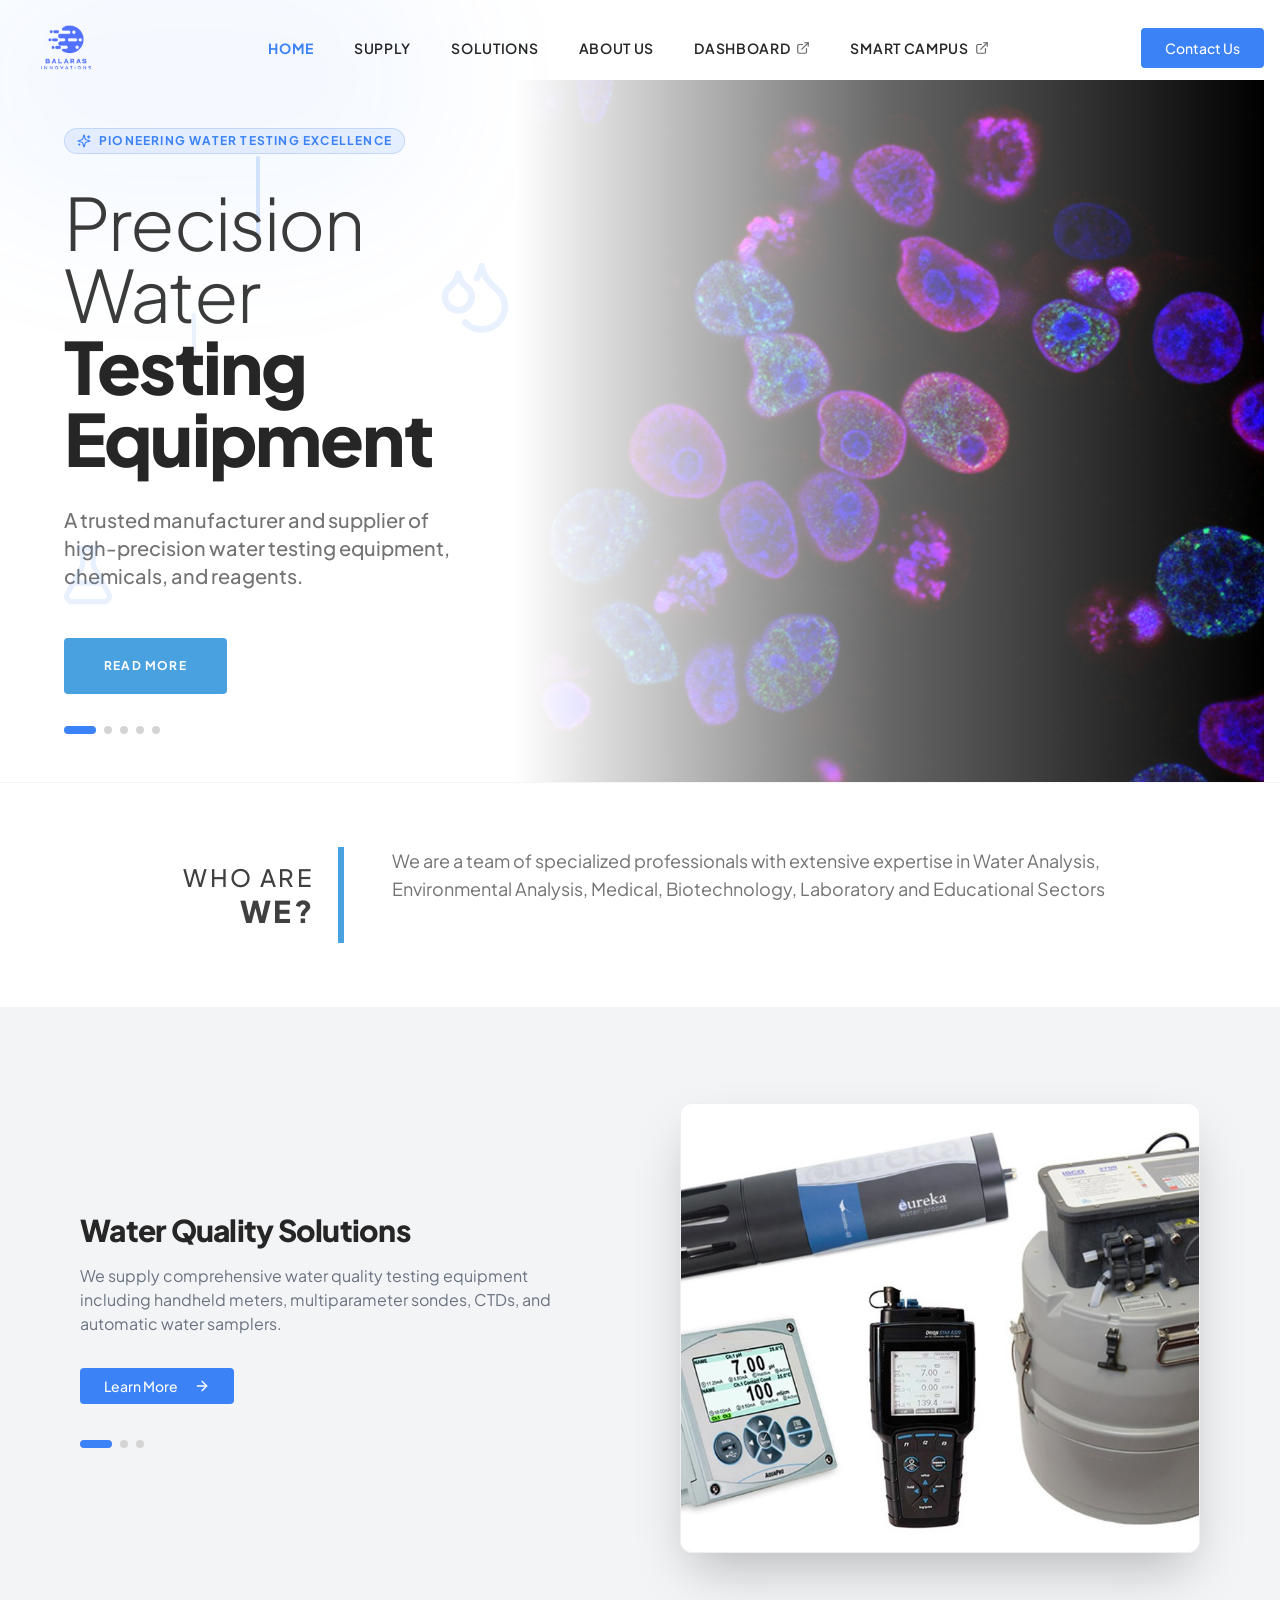
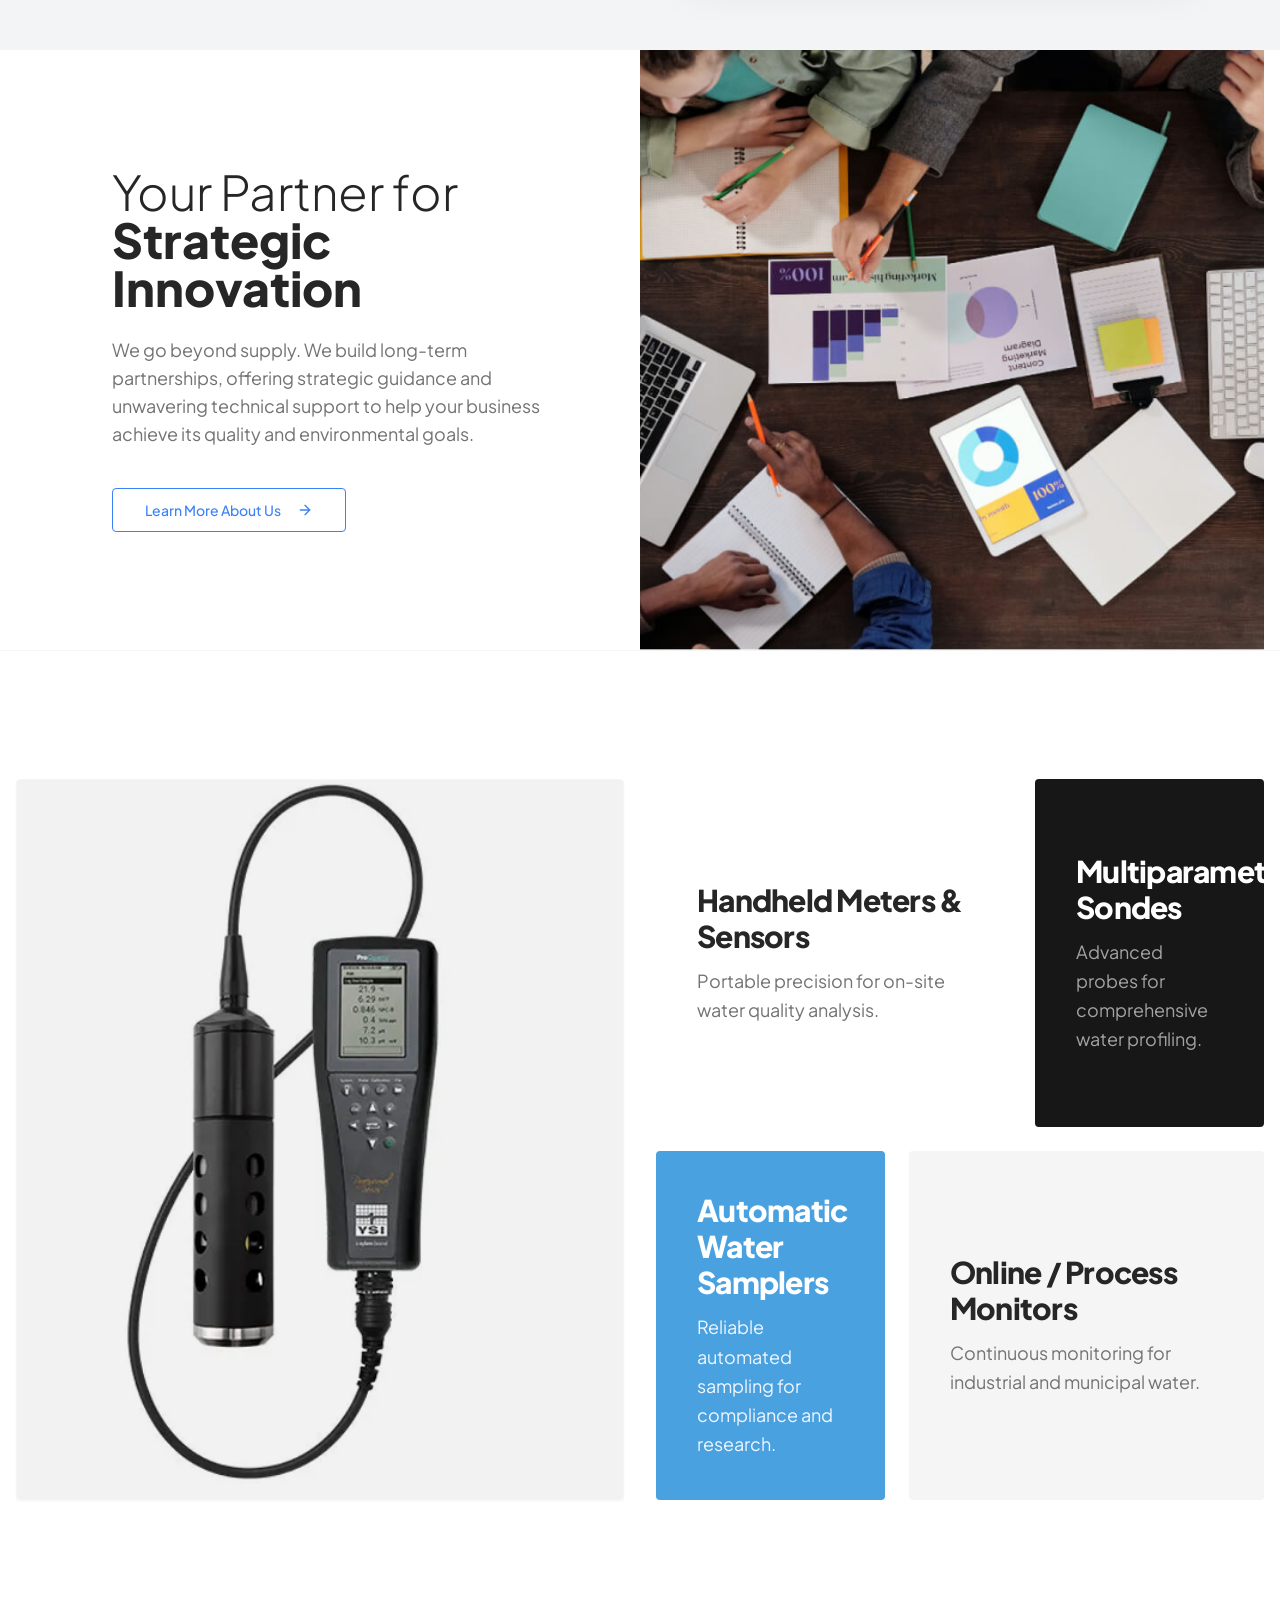
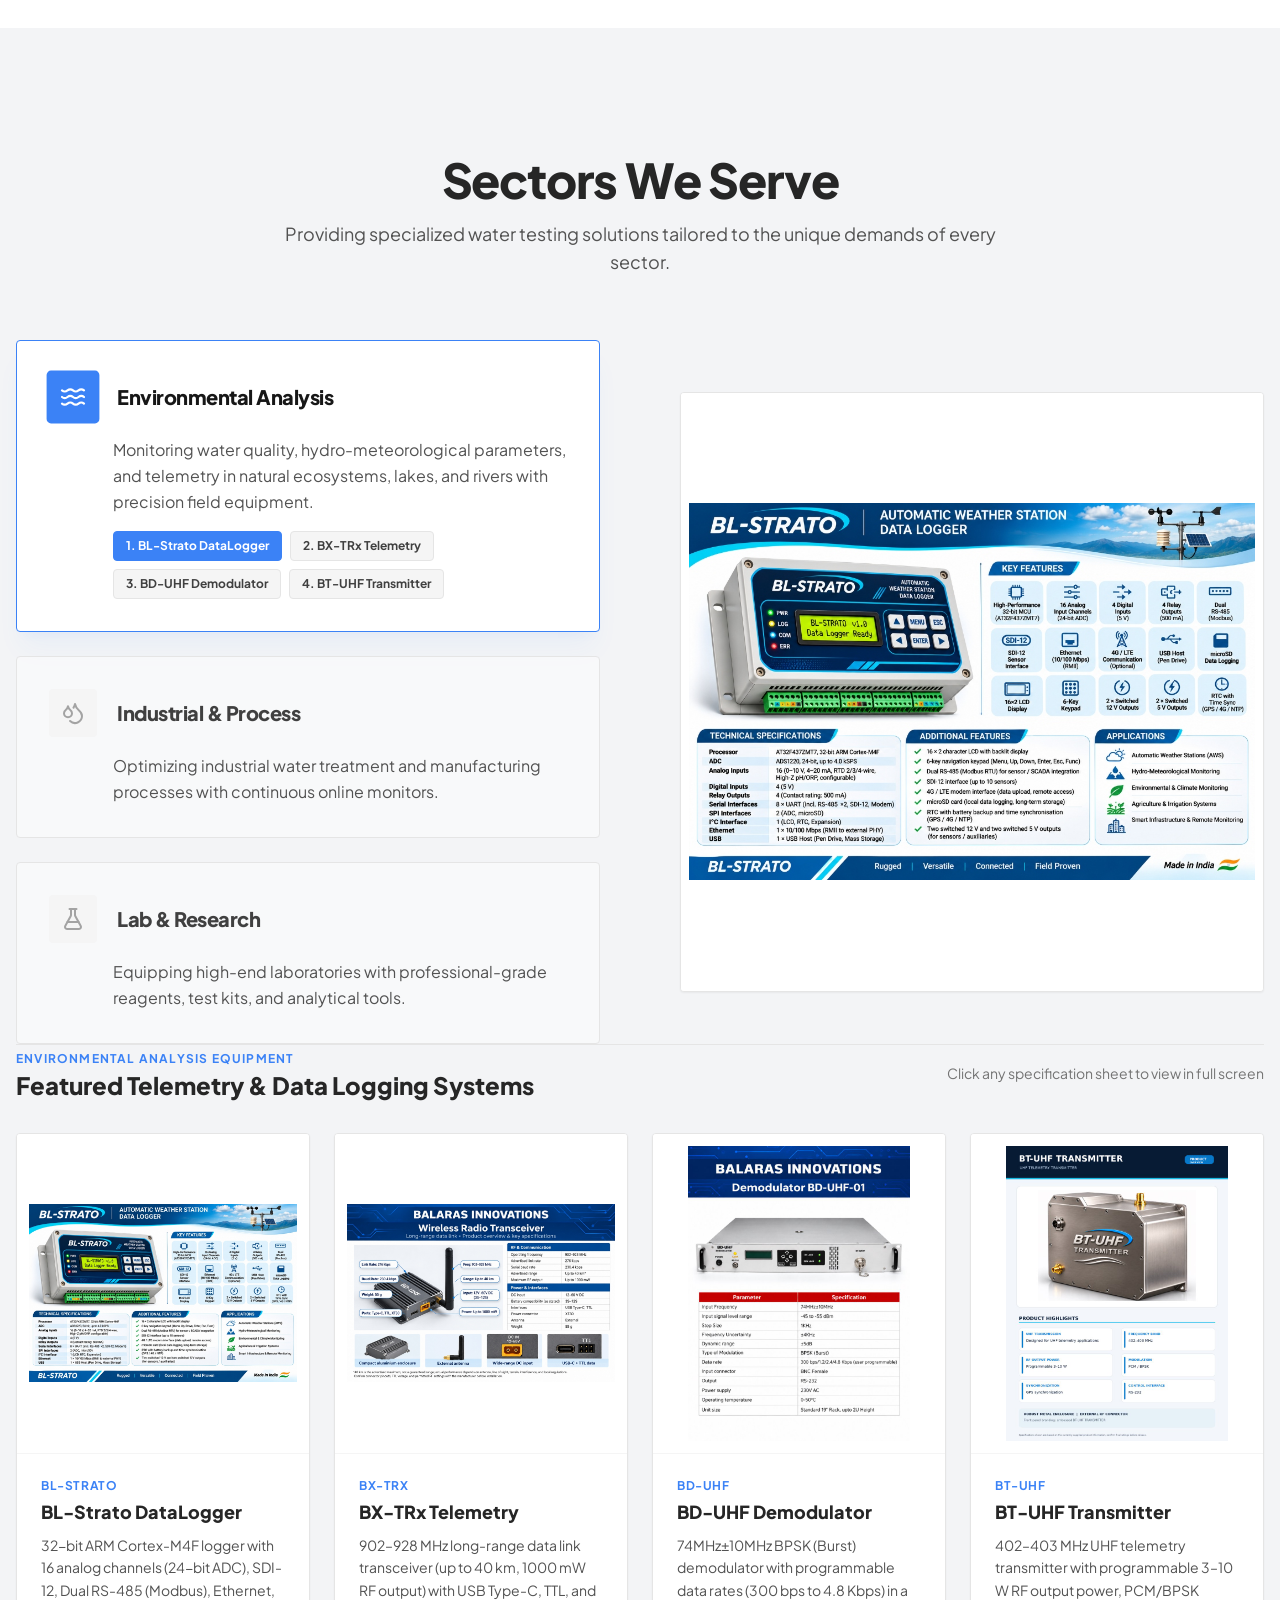
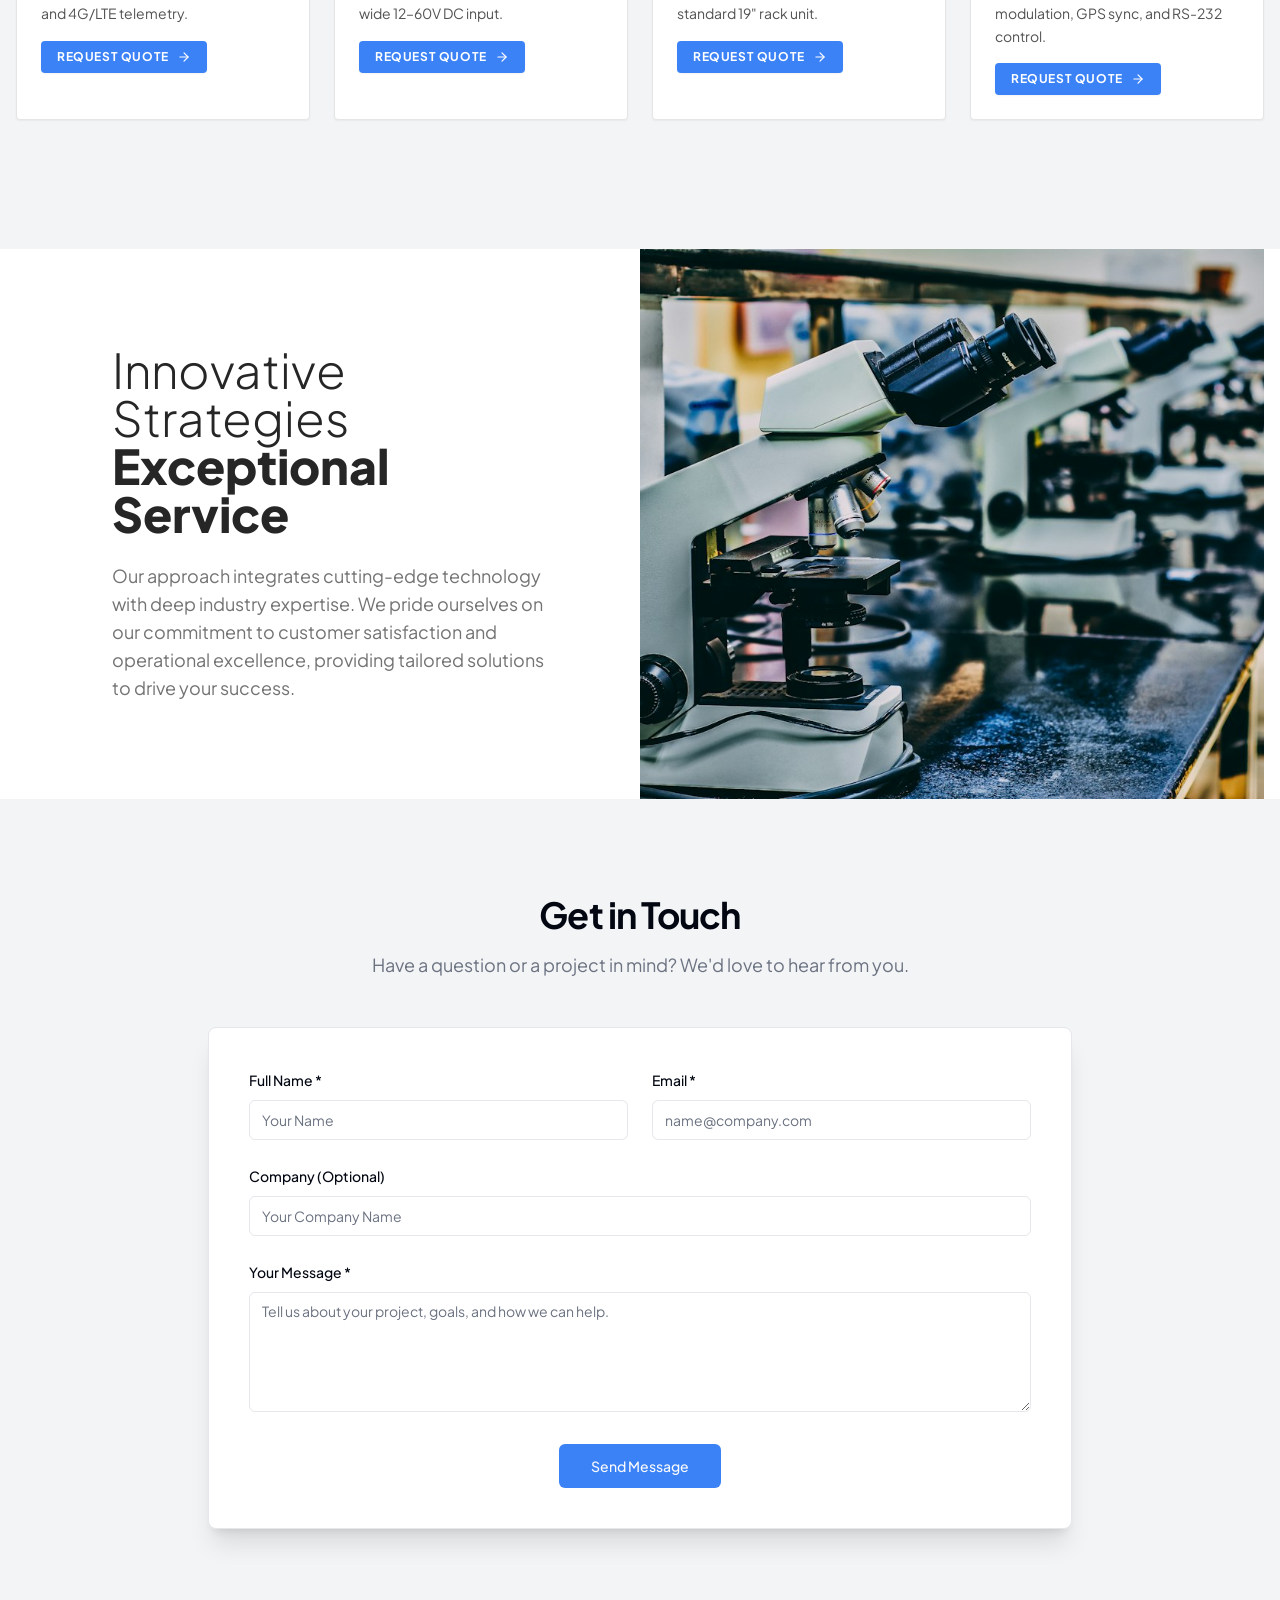
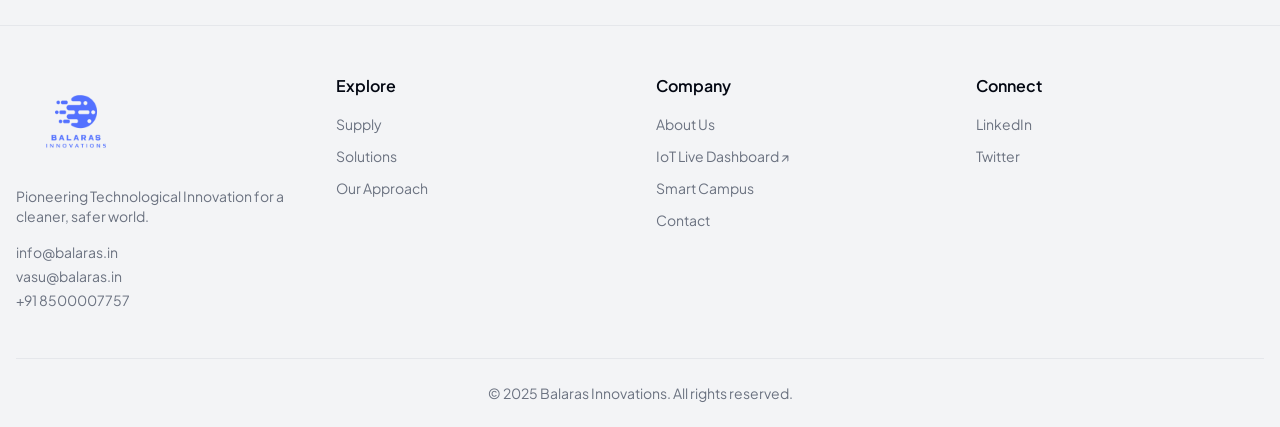
==== commit 09fd11c0: "Integrate https://balarasinnovations.github.io/Smart-Campus/ to Smart Campus button" ====
--- a/index.html
+++ b/index.html
@@ -162,7 +162,7 @@
 </style>
 </head><body class="font-body antialiased" data-page="home"><div hidden=""><!--$--><!--/$--></div><div class="flex min-h-screen flex-col bg-background text-foreground"><header class="fixed top-0 z-50 w-full transition-all duration-300 bg-transparent translate-y-0" style="z-index: 9999 !important; pointer-events: auto !important;"><div class="container flex h-24 items-center justify-between max-w-screen-2xl px-4"><a class="flex items-center gap-2 group" href="index.html"><img alt="Balaras Technologies Logo" width="420" height="100" decoding="async" data-nimg="1" class="h-20 w-auto object-contain" style="color:transparent" src="assets/logo1.png"/></a><nav class="hidden md:flex items-center gap-10 text-sm font-semibold uppercase tracking-wider"><a class="transition-colors duration-200 text-primary font-bold" href="index.html">Home</a><a class="transition-colors duration-200 text-neutral-800 hover:text-primary" href="supply.html">Supply</a><a class="transition-colors duration-200 text-neutral-800 hover:text-primary" href="solutions.html">Solutions</a><a class="transition-colors duration-200 text-neutral-800 hover:text-primary" href="about.html">About Us</a>
 <a class="transition-colors duration-200 text-neutral-800 hover:text-primary flex items-center gap-1.5" href="https://balaras-iot-dashboard.onrender.com/dashboard/" target="_blank" rel="noopener noreferrer">Dashboard <svg xmlns="http://www.w3.org/2000/svg" width="14" height="14" viewBox="0 0 24 24" fill="none" stroke="currentColor" stroke-width="2" stroke-linecap="round" stroke-linejoin="round" class="opacity-70"><path d="M18 13v6a2 2 0 0 1-2 2H5a2 2 0 0 1-2-2V8a2 2 0 0 1 2-2h6"></path><polyline points="15 3 21 3 21 9"></polyline><line x1="10" y1="14" x2="21" y2="3"></line></svg></a>
-<a class="transition-colors duration-200 text-neutral-800 hover:text-primary flex items-center gap-1.5" href="solutions.html#smart-campus">Smart Campus</a></nav><div class="flex items-center gap-4"><a class="items-center justify-center gap-2 whitespace-nowrap text-sm font-medium ring-offset-background transition-colors focus-visible:outline-none focus-visible:ring-2 focus-visible:ring-ring focus-visible:ring-offset-2 disabled:pointer-events-none disabled:opacity-50 [&amp;_svg]:pointer-events-none [&amp;_svg]:size-4 [&amp;_svg]:shrink-0 h-10 py-2 hidden md:flex bg-primary hover:bg-primary/90 text-white rounded-sm px-6" href="#consultation">Contact Us</a><div class="md:hidden"><button id="mobile-menu-toggle-btn" class="inline-flex items-center justify-center gap-2 whitespace-nowrap rounded-md text-sm font-medium ring-offset-background transition-colors focus-visible:outline-none focus-visible:ring-2 focus-visible:ring-ring focus-visible:ring-offset-2 disabled:pointer-events-none disabled:opacity-50 [&amp;_svg]:pointer-events-none [&amp;_svg]:size-4 [&amp;_svg]:shrink-0 hover:bg-accent hover:text-accent-foreground h-10 w-10 text-neutral-800" type="button" aria-haspopup="dialog" aria-expanded="false" aria-controls="radix-_R_1ddb_" data-state="closed"><svg xmlns="http://www.w3.org/2000/svg" width="24" height="24" viewBox="0 0 24 24" fill="none" stroke="currentColor" stroke-width="2" stroke-linecap="round" stroke-linejoin="round" class="lucide lucide-menu h-6 w-6"><line x1="4" x2="20" y1="12" y2="12"></line><line x1="4" x2="20" y1="6" y2="6"></line><line x1="4" x2="20" y1="18" y2="18"></line></svg><span class="sr-only">Toggle Menu</span></button></div></div></div></header><main class="flex-1"><section class="relative w-full bg-white pt-20 overflow-hidden"><div class="absolute top-0 left-0 w-full h-full overflow-hidden pointer-events-none"><div class="absolute top-[-10%] left-[-5%] w-[40%] h-[40%] bg-primary/5 rounded-full blur-3xl"></div><div class="absolute bottom-[10%] right-[10%] w-[30%] h-[30%] bg-accent/30 rounded-full blur-3xl opacity-50"></div><div class="absolute top-[20%] left-[20%] w-1 h-20 bg-primary/20 rounded-full hidden lg:block"></div><div class="absolute top-[40%] left-[15%] w-1 h-10 bg-primary/10 rounded-full hidden lg:block"></div></div><div class="container mx-auto max-w-screen-2xl px-0 lg:px-4 relative"><div class="flex flex-col lg:flex-row items-stretch min-h-[500px] lg:min-h-[700px]"><div class="hero-col-left flex flex-col justify-center p-8 lg:p-12 xl:p-16 z-10 relative w-full"><div class="relative"><div data-hero-text="0" class="transition-all duration-700 ease-in-out opacity-100 translate-y-0 pointer-events-auto"><div class="inline-flex items-center gap-2 px-3 py-1 mb-8 bg-primary/10 border border-primary/20 rounded-full w-fit"><svg xmlns="http://www.w3.org/2000/svg" width="24" height="24" viewBox="0 0 24 24" fill="none" stroke="currentColor" stroke-width="2" stroke-linecap="round" stroke-linejoin="round" class="lucide lucide-sparkles h-3.5 w-3.5 text-primary"><path d="M9.937 15.5A2 2 0 0 0 8.5 14.063l-6.135-1.582a.5.5 0 0 1 0-.962L8.5 9.936A2 2 0 0 0 9.937 8.5l1.582-6.135a.5.5 0 0 1 .963 0L14.063 8.5A2 2 0 0 0 15.5 9.937l6.135 1.581a.5.5 0 0 1 0 .964L15.5 14.063a2 2 0 0 0-1.437 1.437l-1.582 6.135a.5.5 0 0 1-.963 0z"></path><path d="M20 3v4"></path><path d="M22 5h-4"></path><path d="M4 17v2"></path><path d="M5 18H3"></path></svg><span class="text-[10px] sm:text-xs font-bold uppercase tracking-widest text-primary">Pioneering Water Testing Excellence</span></div><h1 class="text-4xl md:text-5xl lg:text-7xl text-neutral-800 leading-[1.1] tracking-tight"><span class="font-light block opacity-90">Precision Water</span><span class="font-extrabold block text-primary lg:text-neutral-800">Testing Equipment</span></h1><p class="mt-8 text-neutral-500 text-lg md:text-xl max-w-lg leading-relaxed font-medium">A trusted manufacturer and supplier of high-precision water testing equipment, chemicals, and reagents.</p><div class="mt-12 flex flex-wrap gap-4"><a class="inline-flex items-center justify-center gap-2 whitespace-nowrap ring-offset-background focus-visible:outline-none focus-visible:ring-2 focus-visible:ring-ring focus-visible:ring-offset-2 disabled:pointer-events-none disabled:opacity-50 [&amp;_svg]:pointer-events-none [&amp;_svg]:size-4 [&amp;_svg]:shrink-0 bg-[#4aa1e0] hover:bg-[#3d8bc4] text-white rounded-sm px-10 h-14 uppercase tracking-widest font-bold text-xs transition-all hover:shadow-xl hover:-translate-y-1" href="#services">Read More</a></div></div><div data-hero-text="1" class="transition-all duration-700 ease-in-out opacity-0 translate-y-4 absolute top-0 left-0 w-full pointer-events-none"><div class="inline-flex items-center gap-2 px-3 py-1 mb-8 bg-primary/10 border border-primary/20 rounded-full w-fit"><svg xmlns="http://www.w3.org/2000/svg" width="24" height="24" viewBox="0 0 24 24" fill="none" stroke="currentColor" stroke-width="2" stroke-linecap="round" stroke-linejoin="round" class="lucide lucide-sparkles h-3.5 w-3.5 text-primary"><path d="M9.937 15.5A2 2 0 0 0 8.5 14.063l-6.135-1.582a.5.5 0 0 1 0-.962L8.5 9.936A2 2 0 0 0 9.937 8.5l1.582-6.135a.5.5 0 0 1 .963 0L14.063 8.5A2 2 0 0 0 15.5 9.937l6.135 1.581a.5.5 0 0 1 0 .964L15.5 14.063a2 2 0 0 0-1.437 1.437l-1.582 6.135a.5.5 0 0 1-.963 0z"></path><path d="M20 3v4"></path><path d="M22 5h-4"></path><path d="M4 17v2"></path><path d="M5 18H3"></path></svg><span class="text-[10px] sm:text-xs font-bold uppercase tracking-widest text-primary">Pioneering Environmental Excellence</span></div><h1 class="text-4xl md:text-5xl lg:text-7xl text-neutral-800 leading-[1.1] tracking-tight"><span class="font-light block opacity-90">Environmental</span><span class="font-extrabold block text-primary lg:text-neutral-800">Analysis Equipment</span></h1><p class="mt-8 text-neutral-500 text-lg md:text-xl max-w-lg leading-relaxed font-medium">Advanced automatic weather station data loggers, UHF telemetry transmitters, transceivers, and demodulators for precision field monitoring.</p><div class="mt-12 flex flex-wrap gap-4"><a class="inline-flex items-center justify-center gap-2 whitespace-nowrap ring-offset-background focus-visible:outline-none focus-visible:ring-2 focus-visible:ring-ring focus-visible:ring-offset-2 disabled:pointer-events-none disabled:opacity-50 [&amp;_svg]:pointer-events-none [&amp;_svg]:size-4 [&amp;_svg]:shrink-0 bg-[#4aa1e0] hover:bg-[#3d8bc4] text-white rounded-sm px-10 h-14 uppercase tracking-widest font-bold text-xs transition-all hover:shadow-xl hover:-translate-y-1" href="#solutions">Read More</a></div></div><div data-hero-text="2" class="transition-all duration-700 ease-in-out opacity-0 translate-y-4 absolute top-0 left-0 w-full pointer-events-none"><div class="inline-flex items-center gap-2 px-3 py-1 mb-8 bg-primary/10 border border-primary/20 rounded-full w-fit"><svg xmlns="http://www.w3.org/2000/svg" width="24" height="24" viewBox="0 0 24 24" fill="none" stroke="currentColor" stroke-width="2" stroke-linecap="round" stroke-linejoin="round" class="lucide lucide-sparkles h-3.5 w-3.5 text-primary"><path d="M9.937 15.5A2 2 0 0 0 8.5 14.063l-6.135-1.582a.5.5 0 0 1 0-.962L8.5 9.936A2 2 0 0 0 9.937 8.5l1.582-6.135a.5.5 0 0 1 .963 0L14.063 8.5A2 2 0 0 0 15.5 9.937l6.135 1.581a.5.5 0 0 1 0 .964L15.5 14.063a2 2 0 0 0-1.437 1.437l-1.582 6.135a.5.5 0 0 1-.963 0z"></path><path d="M20 3v4"></path><path d="M22 5h-4"></path><path d="M4 17v2"></path><path d="M5 18H3"></path></svg><span class="text-[10px] sm:text-xs font-bold uppercase tracking-widest text-primary">Advanced Research &amp; Science</span></div><h1 class="text-4xl md:text-5xl lg:text-7xl text-neutral-800 leading-[1.1] tracking-tight"><span class="font-light block opacity-90">Lab &amp; Research</span><span class="font-extrabold block text-primary lg:text-neutral-800">Analytical Solutions</span></h1><p class="mt-8 text-neutral-500 text-lg md:text-xl max-w-lg leading-relaxed font-medium">Equipping high-end research laboratories with precision glassware, reagents, analytical test kits, and specialized instruments.</p><div class="mt-12 flex flex-wrap gap-4"><a class="inline-flex items-center justify-center gap-2 whitespace-nowrap ring-offset-background focus-visible:outline-none focus-visible:ring-2 focus-visible:ring-ring focus-visible:ring-offset-2 disabled:pointer-events-none disabled:opacity-50 [&amp;_svg]:pointer-events-none [&amp;_svg]:size-4 [&amp;_svg]:shrink-0 bg-[#4aa1e0] hover:bg-[#3d8bc4] text-white rounded-sm px-10 h-14 uppercase tracking-widest font-bold text-xs transition-all hover:shadow-xl hover:-translate-y-1" href="#solutions">Read More</a></div></div><div data-hero-text="3" class="transition-all duration-700 ease-in-out opacity-0 translate-y-4 absolute top-0 left-0 w-full pointer-events-none"><div class="inline-flex items-center gap-2 px-3 py-1 mb-8 bg-primary/10 border border-primary/20 rounded-full w-fit"><svg xmlns="http://www.w3.org/2000/svg" width="24" height="24" viewBox="0 0 24 24" fill="none" stroke="currentColor" stroke-width="2" stroke-linecap="round" stroke-linejoin="round" class="lucide lucide-sparkles h-3.5 w-3.5 text-primary"><path d="M9.937 15.5A2 2 0 0 0 8.5 14.063l-6.135-1.582a.5.5 0 0 1 0-.962L8.5 9.936A2 2 0 0 0 9.937 8.5l1.582-6.135a.5.5 0 0 1 .963 0L14.063 8.5A2 2 0 0 0 15.5 9.937l6.135 1.581a.5.5 0 0 1 0 .964L15.5 14.063a2 2 0 0 0-1.437 1.437l-1.582 6.135a.5.5 0 0 1-.963 0z"></path><path d="M20 3v4"></path><path d="M22 5h-4"></path><path d="M4 17v2"></path><path d="M5 18H3"></path></svg><span class="text-[10px] sm:text-xs font-bold uppercase tracking-widest text-primary">Industrial Automation &amp; Process</span></div><h1 class="text-4xl md:text-5xl lg:text-7xl text-neutral-800 leading-[1.1] tracking-tight"><span class="font-light block opacity-90">Industrial &amp; Process</span><span class="font-extrabold block text-primary lg:text-neutral-800">Monitoring Systems</span></h1><p class="mt-8 text-neutral-500 text-lg md:text-xl max-w-lg leading-relaxed font-medium">Optimizing industrial water treatment, manufacturing workflows, and compliance with continuous online process monitors.</p><div class="mt-12 flex flex-wrap gap-4"><a class="inline-flex items-center justify-center gap-2 whitespace-nowrap ring-offset-background focus-visible:outline-none focus-visible:ring-2 focus-visible:ring-ring focus-visible:ring-offset-2 disabled:pointer-events-none disabled:opacity-50 [&amp;_svg]:pointer-events-none [&amp;_svg]:size-4 [&amp;_svg]:shrink-0 bg-[#4aa1e0] hover:bg-[#3d8bc4] text-white rounded-sm px-10 h-14 uppercase tracking-widest font-bold text-xs transition-all hover:shadow-xl hover:-translate-y-1" href="#solutions">Read More</a></div></div>
+<a class="transition-colors duration-200 text-neutral-800 hover:text-primary flex items-center gap-1.5" href="https://balarasinnovations.github.io/Smart-Campus/" target="_blank" rel="noopener noreferrer">Smart Campus <svg xmlns="http://www.w3.org/2000/svg" width="14" height="14" viewBox="0 0 24 24" fill="none" stroke="currentColor" stroke-width="2" stroke-linecap="round" stroke-linejoin="round" class="opacity-70"><path d="M18 13v6a2 2 0 0 1-2 2H5a2 2 0 0 1-2-2V8a2 2 0 0 1 2-2h6"></path><polyline points="15 3 21 3 21 9"></polyline><line x1="10" y1="14" x2="21" y2="3"></line></svg></a></nav><div class="flex items-center gap-4"><a class="items-center justify-center gap-2 whitespace-nowrap text-sm font-medium ring-offset-background transition-colors focus-visible:outline-none focus-visible:ring-2 focus-visible:ring-ring focus-visible:ring-offset-2 disabled:pointer-events-none disabled:opacity-50 [&amp;_svg]:pointer-events-none [&amp;_svg]:size-4 [&amp;_svg]:shrink-0 h-10 py-2 hidden md:flex bg-primary hover:bg-primary/90 text-white rounded-sm px-6" href="#consultation">Contact Us</a><div class="md:hidden"><button id="mobile-menu-toggle-btn" class="inline-flex items-center justify-center gap-2 whitespace-nowrap rounded-md text-sm font-medium ring-offset-background transition-colors focus-visible:outline-none focus-visible:ring-2 focus-visible:ring-ring focus-visible:ring-offset-2 disabled:pointer-events-none disabled:opacity-50 [&amp;_svg]:pointer-events-none [&amp;_svg]:size-4 [&amp;_svg]:shrink-0 hover:bg-accent hover:text-accent-foreground h-10 w-10 text-neutral-800" type="button" aria-haspopup="dialog" aria-expanded="false" aria-controls="radix-_R_1ddb_" data-state="closed"><svg xmlns="http://www.w3.org/2000/svg" width="24" height="24" viewBox="0 0 24 24" fill="none" stroke="currentColor" stroke-width="2" stroke-linecap="round" stroke-linejoin="round" class="lucide lucide-menu h-6 w-6"><line x1="4" x2="20" y1="12" y2="12"></line><line x1="4" x2="20" y1="6" y2="6"></line><line x1="4" x2="20" y1="18" y2="18"></line></svg><span class="sr-only">Toggle Menu</span></button></div></div></div></header><main class="flex-1"><section class="relative w-full bg-white pt-20 overflow-hidden"><div class="absolute top-0 left-0 w-full h-full overflow-hidden pointer-events-none"><div class="absolute top-[-10%] left-[-5%] w-[40%] h-[40%] bg-primary/5 rounded-full blur-3xl"></div><div class="absolute bottom-[10%] right-[10%] w-[30%] h-[30%] bg-accent/30 rounded-full blur-3xl opacity-50"></div><div class="absolute top-[20%] left-[20%] w-1 h-20 bg-primary/20 rounded-full hidden lg:block"></div><div class="absolute top-[40%] left-[15%] w-1 h-10 bg-primary/10 rounded-full hidden lg:block"></div></div><div class="container mx-auto max-w-screen-2xl px-0 lg:px-4 relative"><div class="flex flex-col lg:flex-row items-stretch min-h-[500px] lg:min-h-[700px]"><div class="hero-col-left flex flex-col justify-center p-8 lg:p-12 xl:p-16 z-10 relative w-full"><div class="relative"><div data-hero-text="0" class="transition-all duration-700 ease-in-out opacity-100 translate-y-0 pointer-events-auto"><div class="inline-flex items-center gap-2 px-3 py-1 mb-8 bg-primary/10 border border-primary/20 rounded-full w-fit"><svg xmlns="http://www.w3.org/2000/svg" width="24" height="24" viewBox="0 0 24 24" fill="none" stroke="currentColor" stroke-width="2" stroke-linecap="round" stroke-linejoin="round" class="lucide lucide-sparkles h-3.5 w-3.5 text-primary"><path d="M9.937 15.5A2 2 0 0 0 8.5 14.063l-6.135-1.582a.5.5 0 0 1 0-.962L8.5 9.936A2 2 0 0 0 9.937 8.5l1.582-6.135a.5.5 0 0 1 .963 0L14.063 8.5A2 2 0 0 0 15.5 9.937l6.135 1.581a.5.5 0 0 1 0 .964L15.5 14.063a2 2 0 0 0-1.437 1.437l-1.582 6.135a.5.5 0 0 1-.963 0z"></path><path d="M20 3v4"></path><path d="M22 5h-4"></path><path d="M4 17v2"></path><path d="M5 18H3"></path></svg><span class="text-[10px] sm:text-xs font-bold uppercase tracking-widest text-primary">Pioneering Water Testing Excellence</span></div><h1 class="text-4xl md:text-5xl lg:text-7xl text-neutral-800 leading-[1.1] tracking-tight"><span class="font-light block opacity-90">Precision Water</span><span class="font-extrabold block text-primary lg:text-neutral-800">Testing Equipment</span></h1><p class="mt-8 text-neutral-500 text-lg md:text-xl max-w-lg leading-relaxed font-medium">A trusted manufacturer and supplier of high-precision water testing equipment, chemicals, and reagents.</p><div class="mt-12 flex flex-wrap gap-4"><a class="inline-flex items-center justify-center gap-2 whitespace-nowrap ring-offset-background focus-visible:outline-none focus-visible:ring-2 focus-visible:ring-ring focus-visible:ring-offset-2 disabled:pointer-events-none disabled:opacity-50 [&amp;_svg]:pointer-events-none [&amp;_svg]:size-4 [&amp;_svg]:shrink-0 bg-[#4aa1e0] hover:bg-[#3d8bc4] text-white rounded-sm px-10 h-14 uppercase tracking-widest font-bold text-xs transition-all hover:shadow-xl hover:-translate-y-1" href="#services">Read More</a></div></div><div data-hero-text="1" class="transition-all duration-700 ease-in-out opacity-0 translate-y-4 absolute top-0 left-0 w-full pointer-events-none"><div class="inline-flex items-center gap-2 px-3 py-1 mb-8 bg-primary/10 border border-primary/20 rounded-full w-fit"><svg xmlns="http://www.w3.org/2000/svg" width="24" height="24" viewBox="0 0 24 24" fill="none" stroke="currentColor" stroke-width="2" stroke-linecap="round" stroke-linejoin="round" class="lucide lucide-sparkles h-3.5 w-3.5 text-primary"><path d="M9.937 15.5A2 2 0 0 0 8.5 14.063l-6.135-1.582a.5.5 0 0 1 0-.962L8.5 9.936A2 2 0 0 0 9.937 8.5l1.582-6.135a.5.5 0 0 1 .963 0L14.063 8.5A2 2 0 0 0 15.5 9.937l6.135 1.581a.5.5 0 0 1 0 .964L15.5 14.063a2 2 0 0 0-1.437 1.437l-1.582 6.135a.5.5 0 0 1-.963 0z"></path><path d="M20 3v4"></path><path d="M22 5h-4"></path><path d="M4 17v2"></path><path d="M5 18H3"></path></svg><span class="text-[10px] sm:text-xs font-bold uppercase tracking-widest text-primary">Pioneering Environmental Excellence</span></div><h1 class="text-4xl md:text-5xl lg:text-7xl text-neutral-800 leading-[1.1] tracking-tight"><span class="font-light block opacity-90">Environmental</span><span class="font-extrabold block text-primary lg:text-neutral-800">Analysis Equipment</span></h1><p class="mt-8 text-neutral-500 text-lg md:text-xl max-w-lg leading-relaxed font-medium">Advanced automatic weather station data loggers, UHF telemetry transmitters, transceivers, and demodulators for precision field monitoring.</p><div class="mt-12 flex flex-wrap gap-4"><a class="inline-flex items-center justify-center gap-2 whitespace-nowrap ring-offset-background focus-visible:outline-none focus-visible:ring-2 focus-visible:ring-ring focus-visible:ring-offset-2 disabled:pointer-events-none disabled:opacity-50 [&amp;_svg]:pointer-events-none [&amp;_svg]:size-4 [&amp;_svg]:shrink-0 bg-[#4aa1e0] hover:bg-[#3d8bc4] text-white rounded-sm px-10 h-14 uppercase tracking-widest font-bold text-xs transition-all hover:shadow-xl hover:-translate-y-1" href="#solutions">Read More</a></div></div><div data-hero-text="2" class="transition-all duration-700 ease-in-out opacity-0 translate-y-4 absolute top-0 left-0 w-full pointer-events-none"><div class="inline-flex items-center gap-2 px-3 py-1 mb-8 bg-primary/10 border border-primary/20 rounded-full w-fit"><svg xmlns="http://www.w3.org/2000/svg" width="24" height="24" viewBox="0 0 24 24" fill="none" stroke="currentColor" stroke-width="2" stroke-linecap="round" stroke-linejoin="round" class="lucide lucide-sparkles h-3.5 w-3.5 text-primary"><path d="M9.937 15.5A2 2 0 0 0 8.5 14.063l-6.135-1.582a.5.5 0 0 1 0-.962L8.5 9.936A2 2 0 0 0 9.937 8.5l1.582-6.135a.5.5 0 0 1 .963 0L14.063 8.5A2 2 0 0 0 15.5 9.937l6.135 1.581a.5.5 0 0 1 0 .964L15.5 14.063a2 2 0 0 0-1.437 1.437l-1.582 6.135a.5.5 0 0 1-.963 0z"></path><path d="M20 3v4"></path><path d="M22 5h-4"></path><path d="M4 17v2"></path><path d="M5 18H3"></path></svg><span class="text-[10px] sm:text-xs font-bold uppercase tracking-widest text-primary">Advanced Research &amp; Science</span></div><h1 class="text-4xl md:text-5xl lg:text-7xl text-neutral-800 leading-[1.1] tracking-tight"><span class="font-light block opacity-90">Lab &amp; Research</span><span class="font-extrabold block text-primary lg:text-neutral-800">Analytical Solutions</span></h1><p class="mt-8 text-neutral-500 text-lg md:text-xl max-w-lg leading-relaxed font-medium">Equipping high-end research laboratories with precision glassware, reagents, analytical test kits, and specialized instruments.</p><div class="mt-12 flex flex-wrap gap-4"><a class="inline-flex items-center justify-center gap-2 whitespace-nowrap ring-offset-background focus-visible:outline-none focus-visible:ring-2 focus-visible:ring-ring focus-visible:ring-offset-2 disabled:pointer-events-none disabled:opacity-50 [&amp;_svg]:pointer-events-none [&amp;_svg]:size-4 [&amp;_svg]:shrink-0 bg-[#4aa1e0] hover:bg-[#3d8bc4] text-white rounded-sm px-10 h-14 uppercase tracking-widest font-bold text-xs transition-all hover:shadow-xl hover:-translate-y-1" href="#solutions">Read More</a></div></div><div data-hero-text="3" class="transition-all duration-700 ease-in-out opacity-0 translate-y-4 absolute top-0 left-0 w-full pointer-events-none"><div class="inline-flex items-center gap-2 px-3 py-1 mb-8 bg-primary/10 border border-primary/20 rounded-full w-fit"><svg xmlns="http://www.w3.org/2000/svg" width="24" height="24" viewBox="0 0 24 24" fill="none" stroke="currentColor" stroke-width="2" stroke-linecap="round" stroke-linejoin="round" class="lucide lucide-sparkles h-3.5 w-3.5 text-primary"><path d="M9.937 15.5A2 2 0 0 0 8.5 14.063l-6.135-1.582a.5.5 0 0 1 0-.962L8.5 9.936A2 2 0 0 0 9.937 8.5l1.582-6.135a.5.5 0 0 1 .963 0L14.063 8.5A2 2 0 0 0 15.5 9.937l6.135 1.581a.5.5 0 0 1 0 .964L15.5 14.063a2 2 0 0 0-1.437 1.437l-1.582 6.135a.5.5 0 0 1-.963 0z"></path><path d="M20 3v4"></path><path d="M22 5h-4"></path><path d="M4 17v2"></path><path d="M5 18H3"></path></svg><span class="text-[10px] sm:text-xs font-bold uppercase tracking-widest text-primary">Industrial Automation &amp; Process</span></div><h1 class="text-4xl md:text-5xl lg:text-7xl text-neutral-800 leading-[1.1] tracking-tight"><span class="font-light block opacity-90">Industrial &amp; Process</span><span class="font-extrabold block text-primary lg:text-neutral-800">Monitoring Systems</span></h1><p class="mt-8 text-neutral-500 text-lg md:text-xl max-w-lg leading-relaxed font-medium">Optimizing industrial water treatment, manufacturing workflows, and compliance with continuous online process monitors.</p><div class="mt-12 flex flex-wrap gap-4"><a class="inline-flex items-center justify-center gap-2 whitespace-nowrap ring-offset-background focus-visible:outline-none focus-visible:ring-2 focus-visible:ring-ring focus-visible:ring-offset-2 disabled:pointer-events-none disabled:opacity-50 [&amp;_svg]:pointer-events-none [&amp;_svg]:size-4 [&amp;_svg]:shrink-0 bg-[#4aa1e0] hover:bg-[#3d8bc4] text-white rounded-sm px-10 h-14 uppercase tracking-widest font-bold text-xs transition-all hover:shadow-xl hover:-translate-y-1" href="#solutions">Read More</a></div></div>
 <div data-hero-text="4" class="transition-all duration-700 ease-in-out opacity-0 translate-y-4 absolute top-0 left-0 w-full pointer-events-none">
   <div class="inline-flex items-center gap-2 px-3 py-1 mb-8 bg-primary/10 border border-primary/20 rounded-full w-fit">
     <svg xmlns="http://www.w3.org/2000/svg" width="24" height="24" viewBox="0 0 24 24" fill="none" stroke="currentColor" stroke-width="2" stroke-linecap="round" stroke-linejoin="round" class="lucide lucide-sparkles h-3.5 w-3.5 text-primary"><path d="M9.937 15.5A2 2 0 0 0 8.5 14.063l-6.135-1.582a.5.5 0 0 1 0-.962L8.5 9.936A2 2 0 0 0 9.937 8.5l1.582-6.135a.5.5 0 0 1 .963 0L14.063 8.5A2 2 0 0 0 15.5 9.937l6.135 1.581a.5.5 0 0 1 0 .964L15.5 14.063a2 2 0 0 0-1.437 1.437l-1.582 6.135a.5.5 0 0 1-.963 0z"></path><path d="M20 3v4"></path><path d="M22 5h-4"></path><path d="M4 17v2"></path><path d="M5 18H3"></path></svg>
@@ -314,7 +314,7 @@
   </div>
 </form></div></div></div></section><!--$--><!--/$--></main><footer class="bg-secondary border-t"><div class="container mx-auto max-w-screen-2xl px-4"><div class="grid grid-cols-1 md:grid-cols-4 gap-8 py-12"><div class="md:col-span-1"><div class="flex items-center mb-4"><a href="index.html"><img alt="Balaras Technologies Logo" loading="lazy" width="480" height="140" decoding="async" data-nimg="1" class="h-24 w-auto object-contain" style="color:transparent" src="assets/logo1.png"/></a></div><p class="text-sm text-muted-foreground">Pioneering Technological Innovation for a cleaner, safer world.</p><div class="mt-4 space-y-1 text-sm text-muted-foreground"><div><a class="hover:text-foreground" href="mailto:info@balaras.in">info@balaras.in</a></div><div><a class="hover:text-foreground" href="mailto:vasu@balaras.in">vasu@balaras.in</a></div><div><a class="hover:text-foreground" href="tel:+918500007757">+91 8500007757</a></div></div></div><div class="col-span-1 md:col-span-3 grid grid-cols-2 sm:grid-cols-3 gap-8"><div><h3 class="font-semibold text-foreground">Explore</h3><ul class="mt-4 space-y-3 text-sm"><li><a class="text-muted-foreground hover:text-foreground" href="supply.html">Supply</a></li><li><a class="text-muted-foreground hover:text-foreground" href="solutions.html">Solutions</a></li><li><a class="text-muted-foreground hover:text-foreground" href="#our-approach">Our Approach</a></li></ul></div><div><h3 class="font-semibold text-foreground">Company</h3><ul class="mt-4 space-y-3 text-sm"><li><a class="text-muted-foreground hover:text-foreground" href="about.html">About Us</a></li>
 <li><a class="text-muted-foreground hover:text-foreground" href="https://balaras-iot-dashboard.onrender.com/dashboard/" target="_blank" rel="noopener noreferrer">IoT Live Dashboard ↗</a></li>
-<li><a class="text-muted-foreground hover:text-foreground" href="solutions.html#smart-campus">Smart Campus</a></li><li><a class="text-muted-foreground hover:text-foreground" href="#consultation">Contact</a></li></ul></div><div><h3 class="font-semibold text-foreground">Connect</h3><ul class="mt-4 space-y-3 text-sm"><li><a class="text-muted-foreground hover:text-foreground" href="#">LinkedIn</a></li><li><a class="text-muted-foreground hover:text-foreground" href="#">Twitter</a></li></ul></div></div></div><div class="py-6 border-t"><p class="text-sm text-muted-foreground text-center">© <!-- -->2025<!-- --> Balaras Innovations. All rights reserved.</p></div></div></footer></div><div role="region" aria-label="Notifications (F8)" tabindex="-1" style="pointer-events:none"><ol tabindex="-1" class="fixed top-0 z-[100] flex max-h-screen w-full flex-col-reverse p-4 sm:bottom-0 sm:right-0 sm:top-auto sm:flex-col md:max-w-[420px]"></ol></div>
+<li><a class="text-muted-foreground hover:text-foreground" href="https://balarasinnovations.github.io/Smart-Campus/">Smart Campus</a></li><li><a class="text-muted-foreground hover:text-foreground" href="#consultation">Contact</a></li></ul></div><div><h3 class="font-semibold text-foreground">Connect</h3><ul class="mt-4 space-y-3 text-sm"><li><a class="text-muted-foreground hover:text-foreground" href="#">LinkedIn</a></li><li><a class="text-muted-foreground hover:text-foreground" href="#">Twitter</a></li></ul></div></div></div><div class="py-6 border-t"><p class="text-sm text-muted-foreground text-center">© <!-- -->2025<!-- --> Balaras Innovations. All rights reserved.</p></div></div></footer></div><div role="region" aria-label="Notifications (F8)" tabindex="-1" style="pointer-events:none"><ol tabindex="-1" class="fixed top-0 z-[100] flex max-h-screen w-full flex-col-reverse p-4 sm:bottom-0 sm:right-0 sm:top-auto sm:flex-col md:max-w-[420px]"></ol></div>
 <div id="mobile-drawer-backdrop" class="fixed inset-0 z-50 bg-black/80 hidden opacity-0 transition-opacity duration-300"></div>
 <div id="mobile-drawer" style="transform: translateX(100%);" class="fixed z-50 inset-y-0 right-0 h-full w-[300px] border-l bg-background p-0 shadow-lg transition-transform duration-300 translate-x-full">
   <div class="flex h-full flex-col">
@@ -334,7 +334,7 @@
         <a href="solutions.html" class="text-lg font-medium text-foreground/80 transition-colors hover:text-foreground">Solutions</a>
         <a href="about.html" class="text-lg font-medium text-foreground/80 transition-colors hover:text-foreground">About Us</a>
 <a href="https://balaras-iot-dashboard.onrender.com/dashboard/" target="_blank" rel="noopener noreferrer" class="text-lg font-medium text-foreground/80 transition-colors hover:text-foreground flex items-center justify-between">Dashboard <svg xmlns="http://www.w3.org/2000/svg" width="16" height="16" viewBox="0 0 24 24" fill="none" stroke="currentColor" stroke-width="2" stroke-linecap="round" stroke-linejoin="round" class="text-primary"><path d="M18 13v6a2 2 0 0 1-2 2H5a2 2 0 0 1-2-2V8a2 2 0 0 1 2-2h6"></path><polyline points="15 3 21 3 21 9"></polyline><line x1="10" y1="14" x2="21" y2="3"></line></svg></a>
-<a href="solutions.html#smart-campus" class="text-lg font-medium text-foreground/80 transition-colors hover:text-foreground flex items-center justify-between">Smart Campus</a>
+<a href="https://balarasinnovations.github.io/Smart-Campus/" target="_blank" rel="noopener noreferrer" class="text-lg font-medium text-foreground/80 transition-colors hover:text-foreground flex items-center justify-between">Smart Campus <svg xmlns="http://www.w3.org/2000/svg" width="16" height="16" viewBox="0 0 24 24" fill="none" stroke="currentColor" stroke-width="2" stroke-linecap="round" stroke-linejoin="round" class="text-primary"><path d="M18 13v6a2 2 0 0 1-2 2H5a2 2 0 0 1-2-2V8a2 2 0 0 1 2-2h6"></path><polyline points="15 3 21 3 21 9"></polyline><line x1="10" y1="14" x2="21" y2="3"></line></svg></a>
       </div>
     </nav>
     <div class="border-t p-6">
